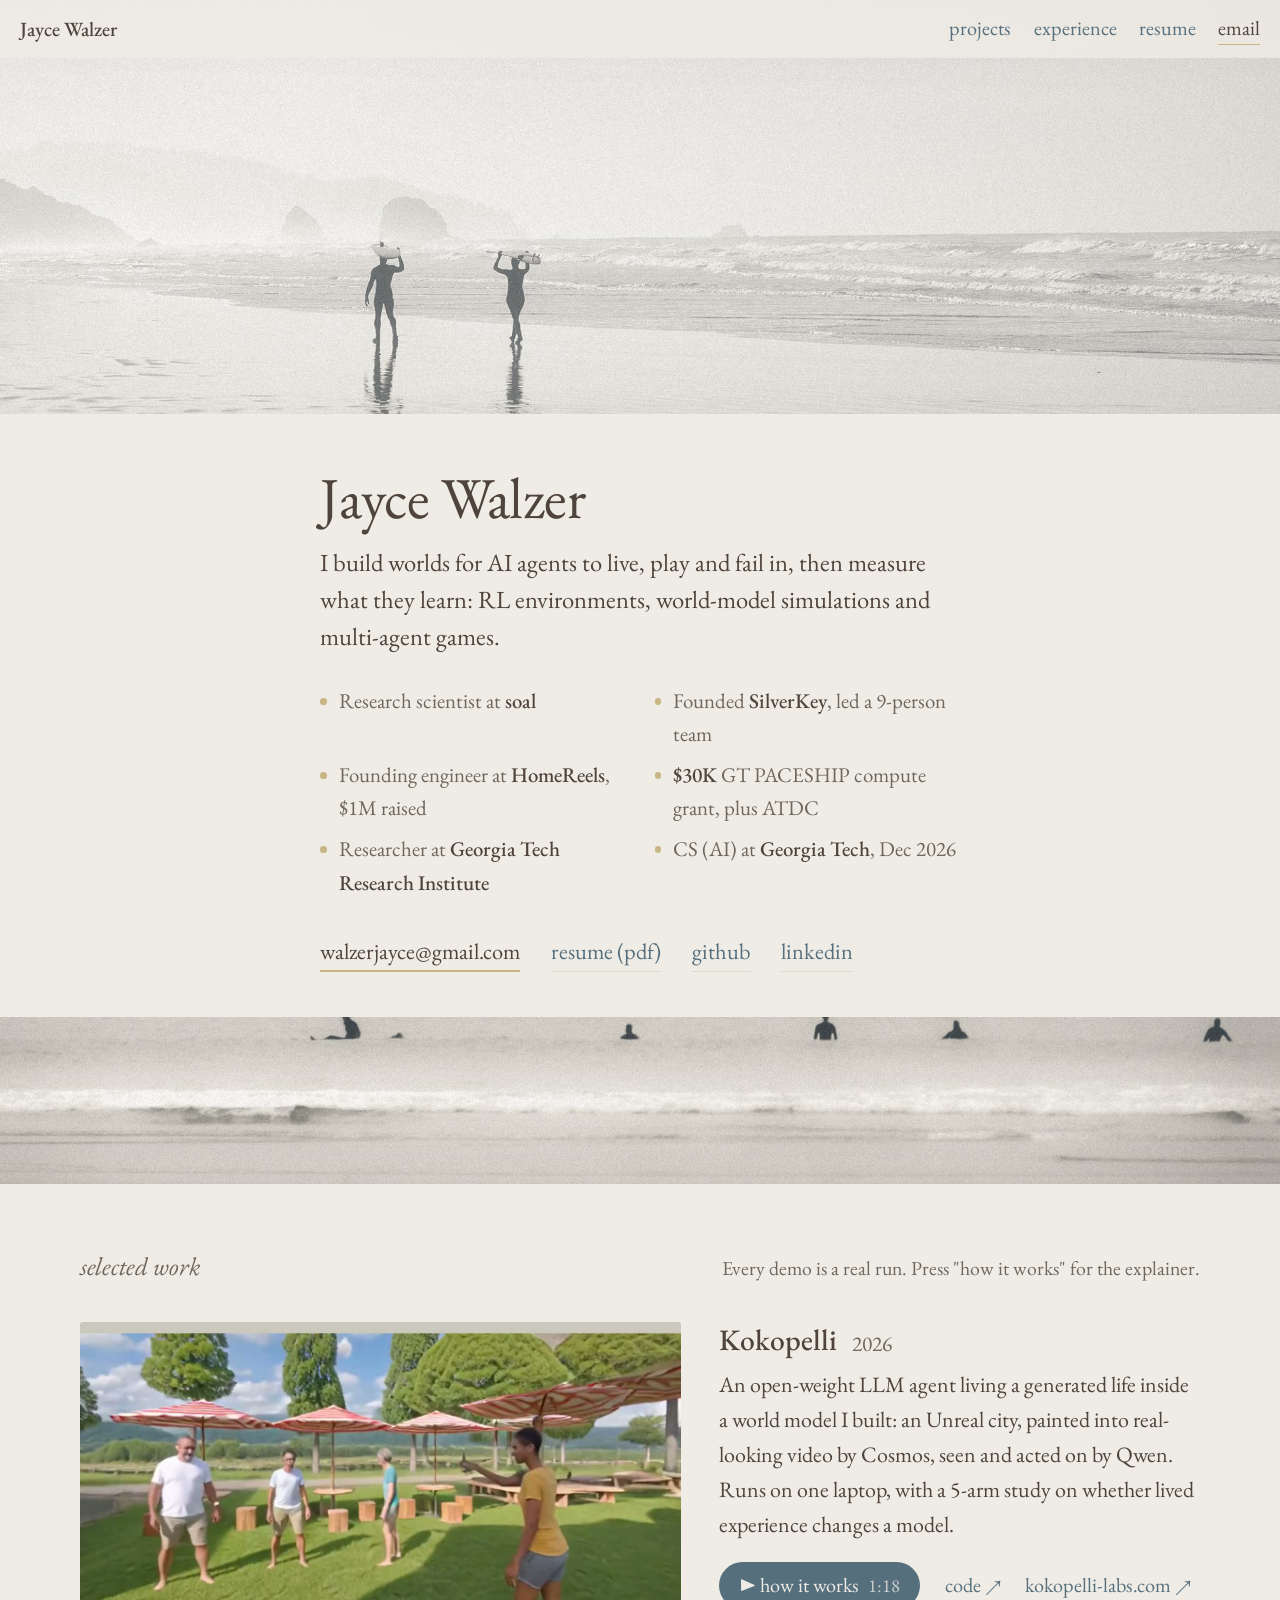
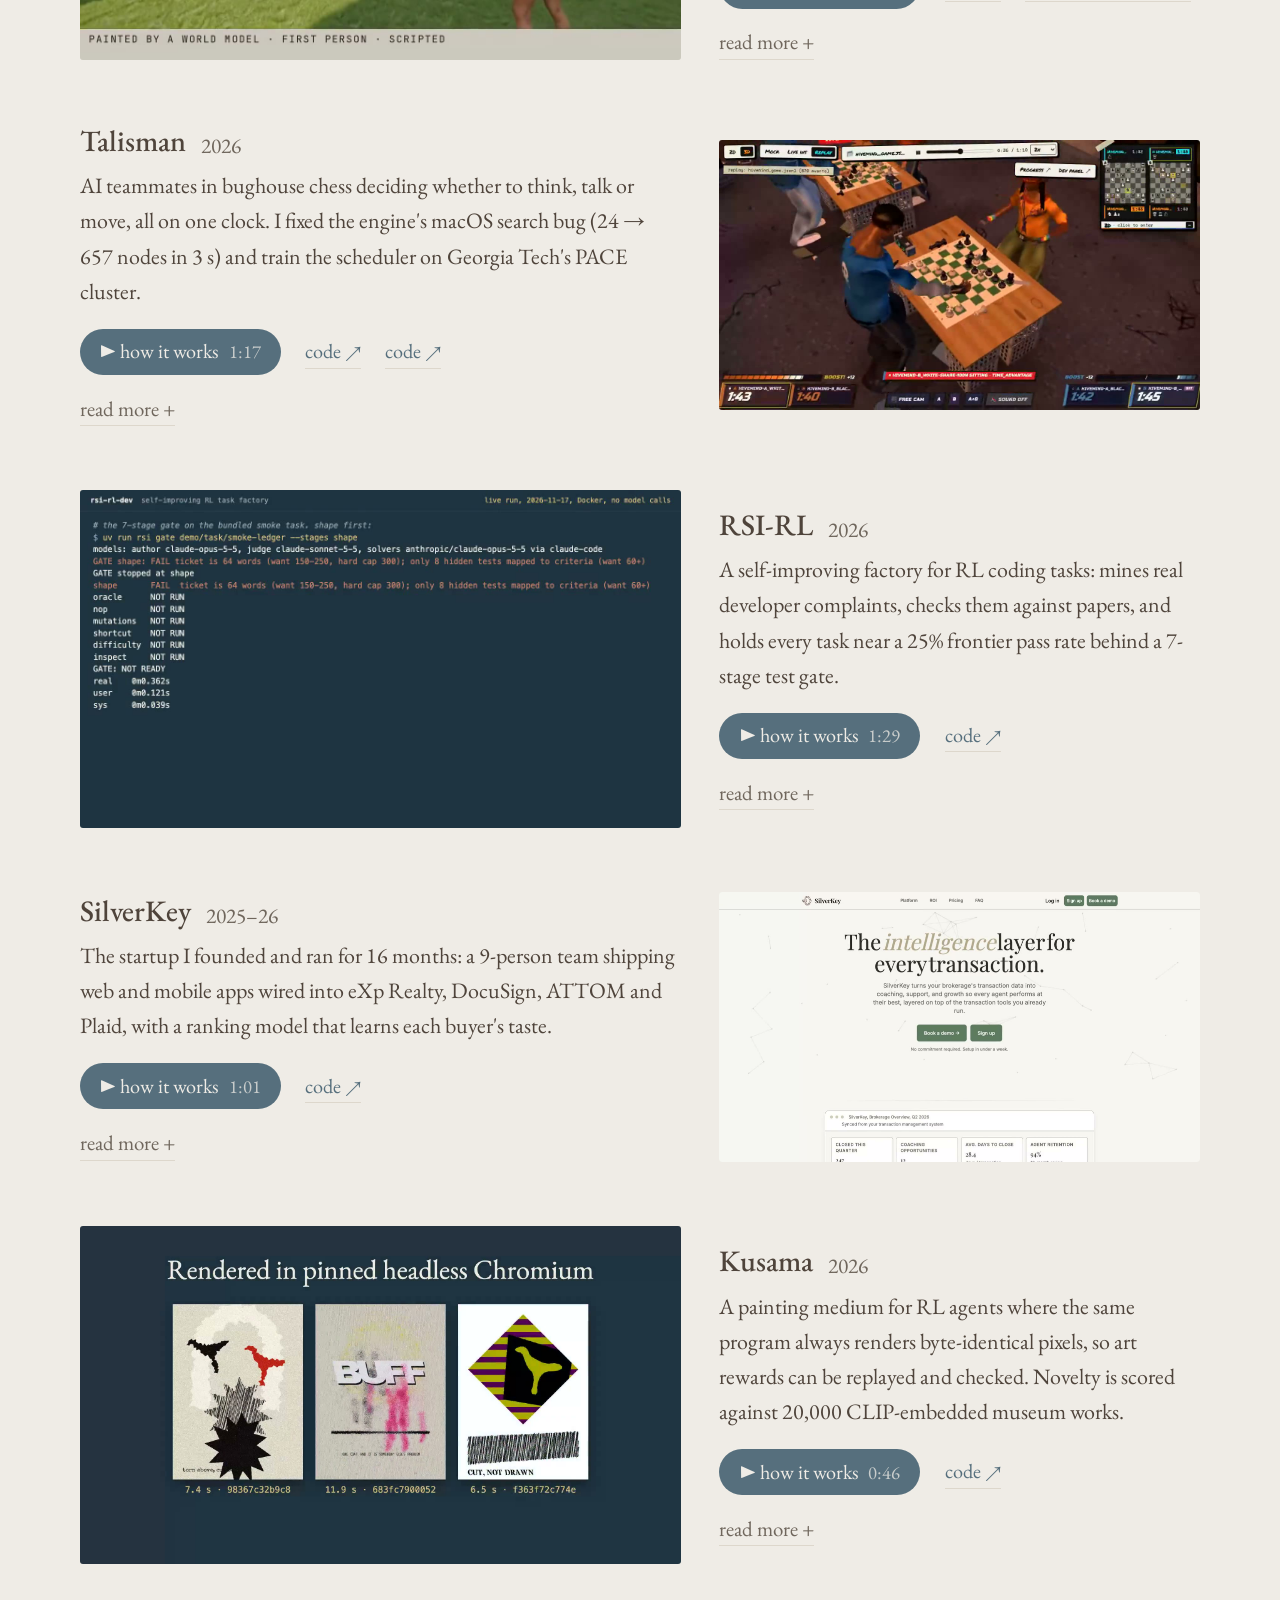
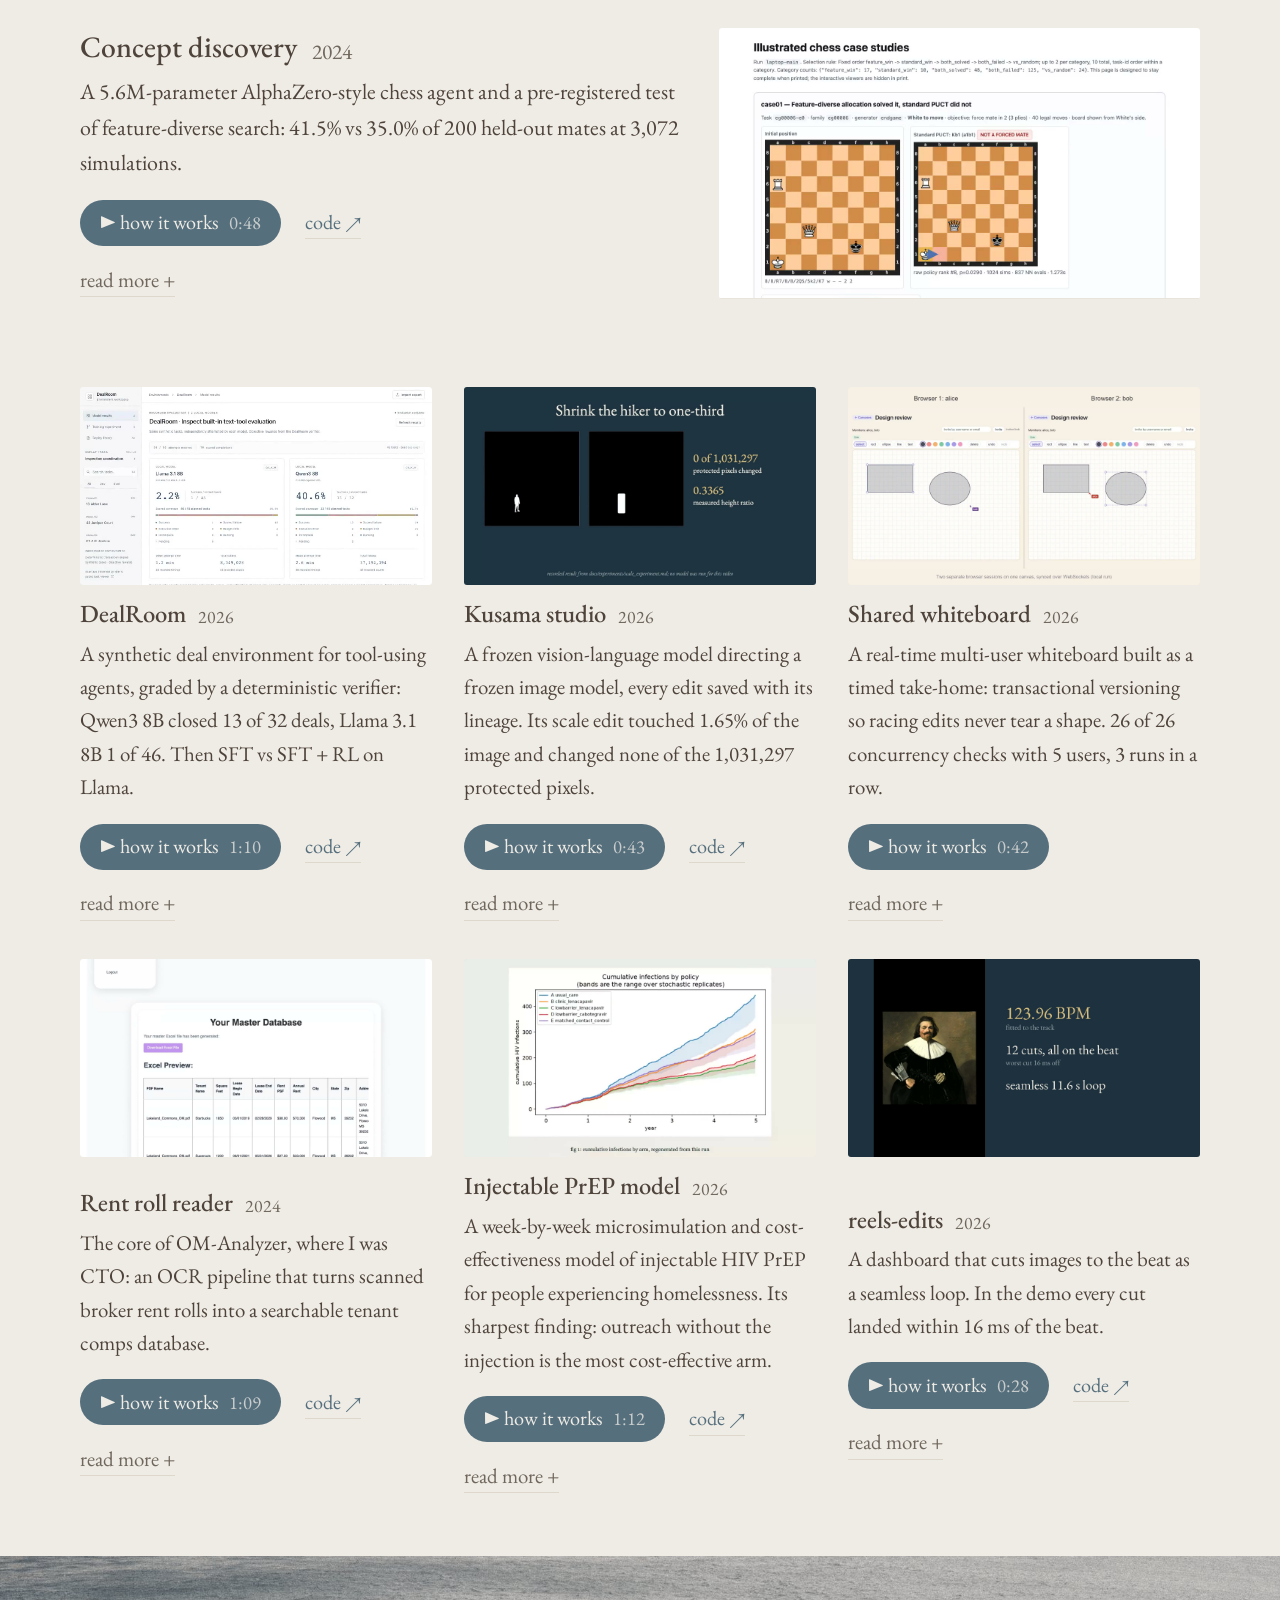
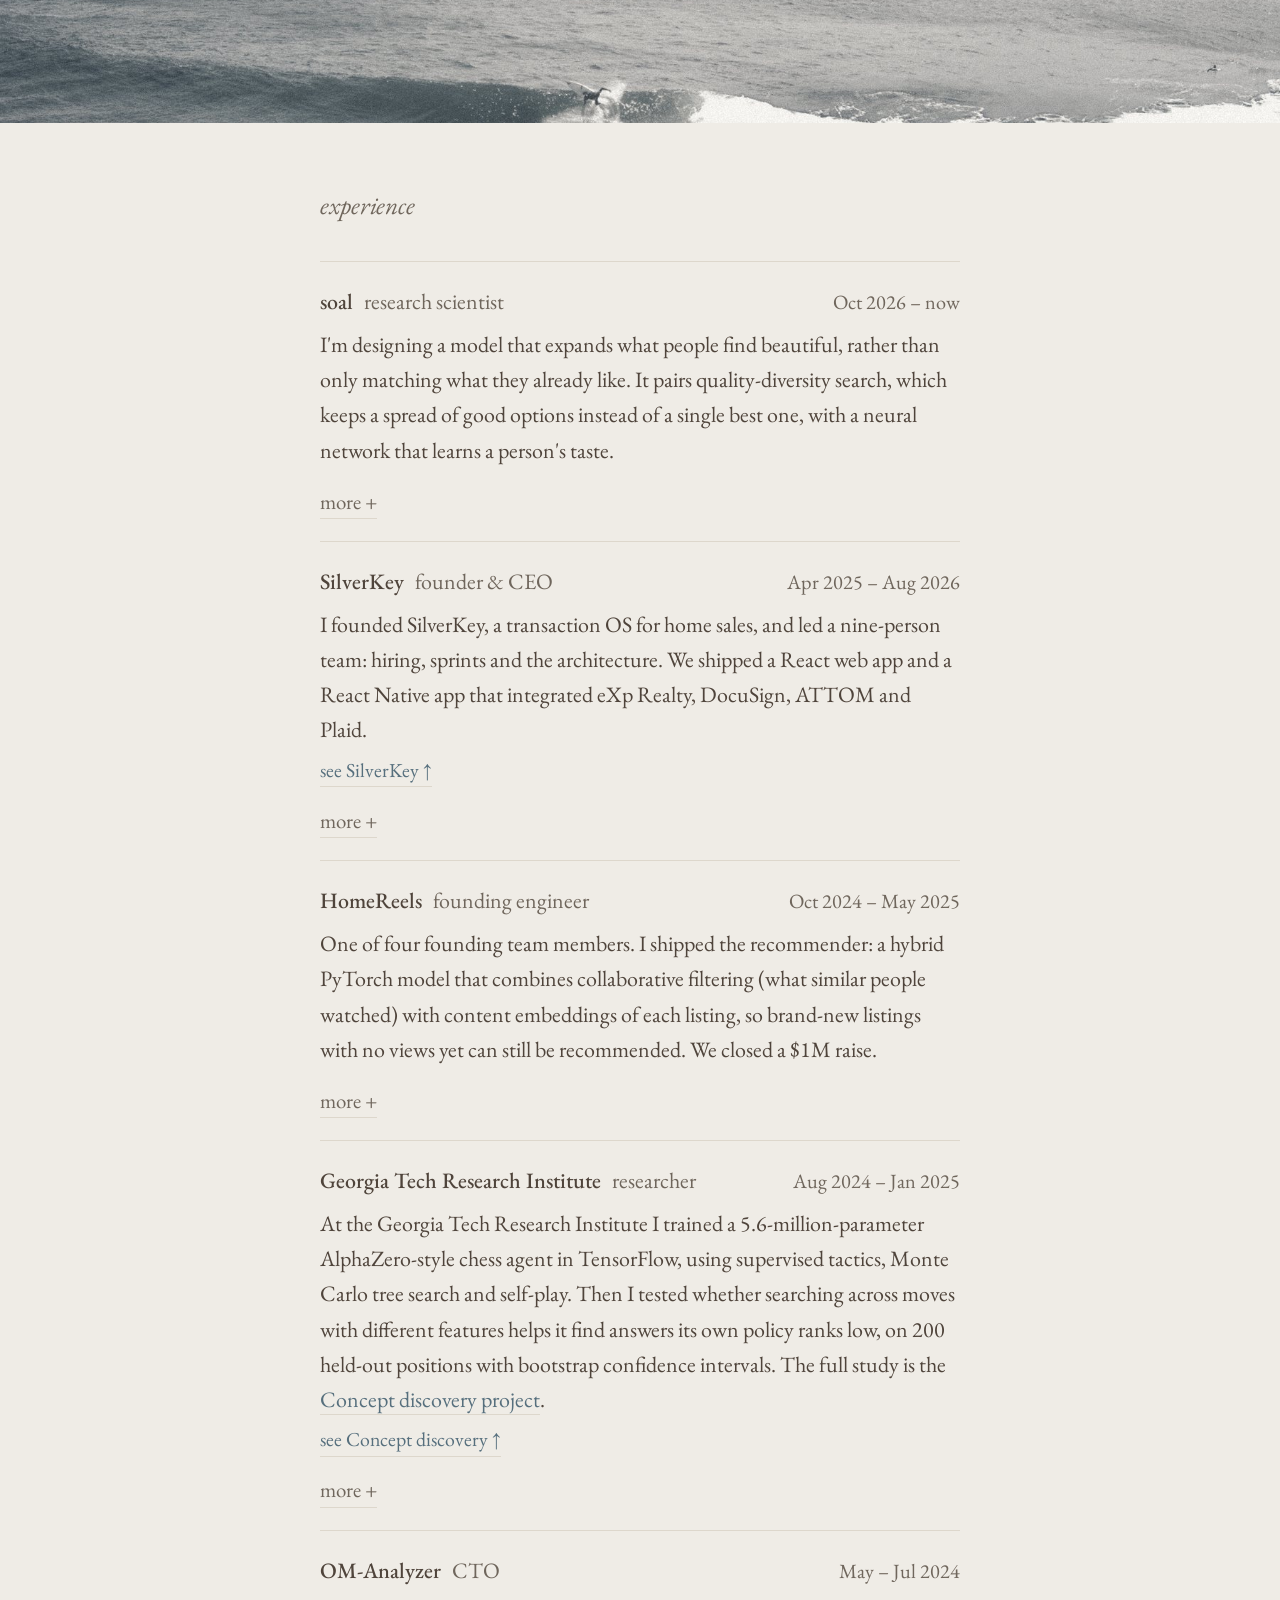
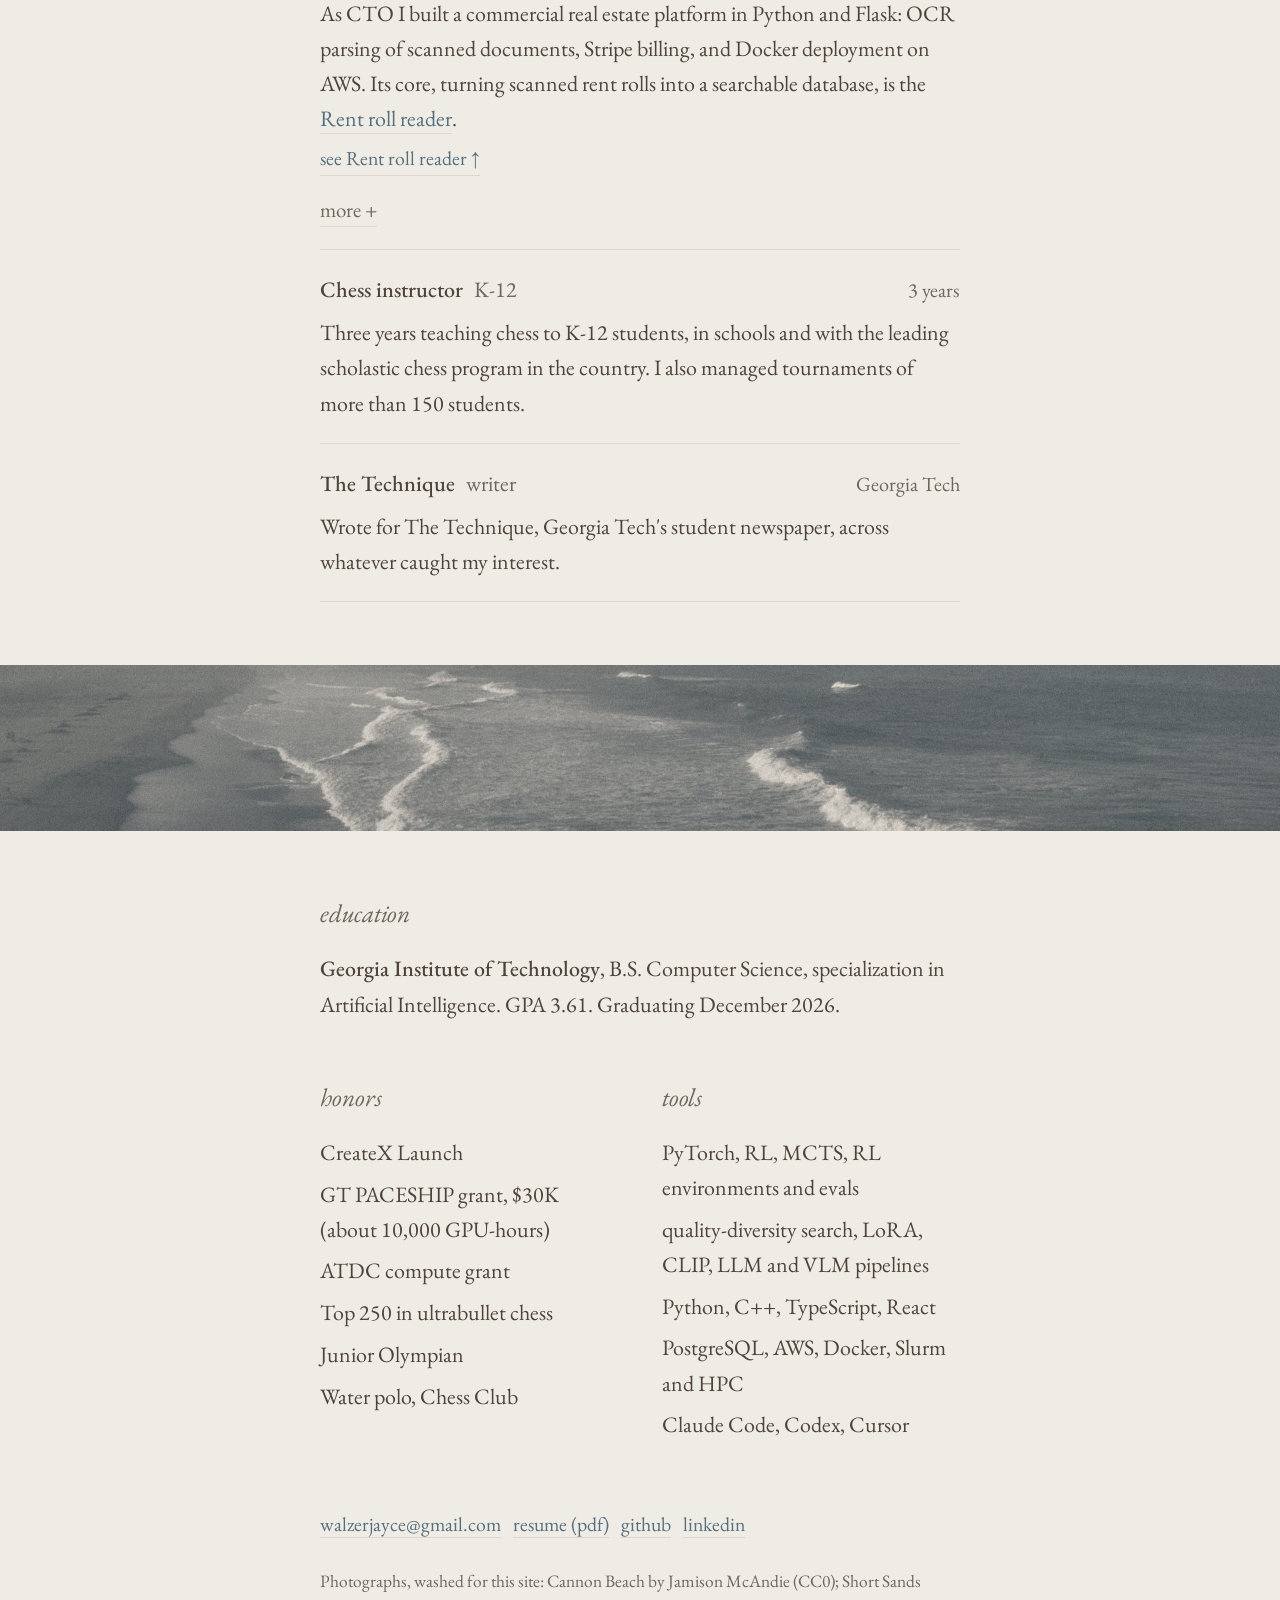
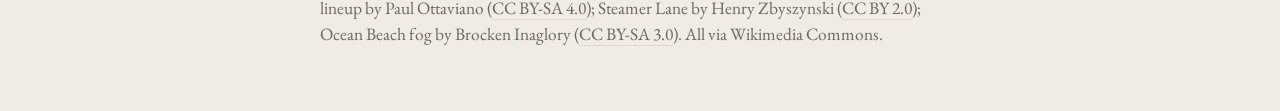
==== index.html @ 9ec7d155 "jaycewalzer.com: generated portfolio site, project demos and explainers Co-Authored-By: Claude Opus " ====
<!doctype html>
<html lang="en">
<head>
<meta charset="utf-8">
<meta name="viewport" content="width=device-width, initial-scale=1">
<title>Jayce Walzer</title>
<meta name="description" content="Jayce Walzer builds worlds for AI agents to live, play and fail in: RL environments, world models, multi-agent RL. Founder of SilverKey, research scientist at soal.">
<meta property="og:title" content="Jayce Walzer">
<meta property="og:description" content="Worlds for AI agents to live, play and fail in. 12 projects, each with a live demo and an explainer.">
<meta property="og:image" content="https://jaycewalzer.com/assets/washed/cannon.jpg">
<meta name="theme-color" content="#EFECE6">
<link rel="preconnect" href="https://fonts.googleapis.com">
<link rel="preconnect" href="https://fonts.gstatic.com" crossorigin>
<link href="https://fonts.googleapis.com/css2?family=EB+Garamond:ital,wght@0,400;0,500;1,400&display=swap" rel="stylesheet">
<link rel="preload" as="image" href="assets/washed/cannon.jpg">
<style>
/* The site palette, washed: fog, Pacific, driftwood, dune grass. */
:root{
  --fog:#EFECE6; --ink:#4F443B; --soft:#6F665C; --sea:#566F7D; --gold:#C9B686; --line:#DDD7CC; --card:#E8E4DC;
  --size:clamp(19px, 0.6vw + 15.5px, 22px);
  --col:min(640px, 100% - 40px);
  --wide:min(1120px, 100% - 40px);
}
*{box-sizing:border-box;margin:0;padding:0}
html{-webkit-text-size-adjust:100%;scroll-behavior:smooth;scroll-padding-top:64px}
body{background:var(--fog);color:var(--ink);font:400 var(--size)/1.6 "EB Garamond",Georgia,serif;-webkit-font-smoothing:antialiased;text-rendering:optimizeLegibility}
a{color:var(--sea);text-decoration:none;border-bottom:1px solid var(--line);transition:border-color .2s,color .2s}
a:hover{border-color:var(--gold)}
b{font-weight:500}
code{font-size:.85em}

/* top bar: always one click from resume and email */
.bar{position:fixed;inset:0 0 auto 0;z-index:20;display:flex;justify-content:space-between;align-items:center;
  padding:12px 20px;font-size:.92em;background:rgba(239,236,230,.82);backdrop-filter:blur(10px);-webkit-backdrop-filter:blur(10px);
  border-bottom:1px solid transparent;transition:border-color .3s}
.bar.on{border-color:var(--line)}
.bar .me{color:var(--ink);border:0;font-weight:500}
.bar nav{display:flex;gap:1.1em}
.bar nav a{border:0}
.bar nav a.cta{color:var(--ink);border-bottom:1px solid var(--gold)}

.photo{display:block;width:100%;object-fit:cover}
.hero{height:clamp(240px, 46vh, 520px)}
.band{height:clamp(80px, 13vw, 180px)}

header.intro{width:var(--col);margin:0 auto;padding:clamp(36px,6vh,64px) 0 clamp(28px,5vh,48px)}
h1{font-weight:400;font-size:clamp(38px,4.8vw,58px);line-height:1.05;letter-spacing:-.01em}
.lede{margin-top:.6em;font-size:1.12em;line-height:1.5}
.proof{list-style:none;margin-top:1.4em;display:grid;grid-template-columns:1fr 1fr;gap:.35em 1.4em;font-size:.95em;color:var(--soft)}
.proof li{padding-left:.9em;position:relative}
.proof li::before{content:"";position:absolute;left:0;top:.68em;width:.32em;height:.32em;border-radius:50%;background:var(--gold)}
.proof b{color:var(--ink)}
.ctas{display:flex;flex-wrap:wrap;gap:.6em 1.4em;margin-top:1.6em}
.ctas a{font-size:1.02em}
.ctas a.primary{color:var(--ink);border-bottom:2px solid var(--gold)}

section{padding:clamp(40px,7vh,80px) 0}
.head{width:var(--wide);margin:0 auto 1.6em;display:flex;justify-content:space-between;align-items:baseline;gap:1em;flex-wrap:wrap}
h2{font-weight:400;font-style:italic;font-size:1.15em;color:var(--soft)}
.head p{color:var(--soft);font-size:.9em}

/* projects */
.grid{width:var(--wide);margin:0 auto;display:grid;gap:clamp(36px,5vw,64px)}
.proj{display:grid;grid-template-columns:1.25fr 1fr;gap:clamp(20px,3vw,40px);align-items:center}
.proj:nth-child(even) .demo{order:2}
.proj h3{font-weight:500;font-size:1.35em;line-height:1.15}
.proj h3 .when{font-weight:400;font-size:.72em;color:var(--soft);margin-left:.4em;vertical-align:middle}
.hook{margin-top:.45em}
.row{display:flex;flex-wrap:wrap;align-items:center;gap:.5em 1.1em;margin-top:.9em}
.links{display:contents}
.links a{font-size:.92em}
.explain{font:inherit;font-size:.92em;color:var(--fog);background:var(--sea);border:0;border-radius:999px;padding:.32em 1em .36em;cursor:pointer;transition:background .2s}
.explain:hover{background:#465d69}
.explain span{opacity:.75;margin-left:.3em;font-size:.92em}
.demo{position:relative;border-radius:3px;overflow:hidden;background:var(--card);aspect-ratio:16/9}
.demo video{display:block;width:100%;height:100%;object-fit:contain;background:var(--card)}
.more{margin-top:.8em;font-size:.95em}
.more summary{cursor:pointer;color:var(--soft);list-style:none;display:inline-block;border-bottom:1px solid var(--line)}
.more summary::-webkit-details-marker{display:none}
.more summary::after{content:" +"}
.more[open] summary::after{content:" −"}
.more p,.more ul{margin-top:.7em}
.more ul{padding-left:1.1em}
.stack{color:var(--soft);font-size:.92em}
.others{margin-top:clamp(48px,7vw,88px);grid-template-columns:repeat(3,1fr);gap:clamp(24px,3vw,40px) clamp(20px,2.5vw,32px)}
.others .proj{grid-template-columns:1fr;align-items:start;gap:14px}
.others .proj .demo{order:0}
.others .proj h3{font-size:1.12em}
.others .hook{font-size:.95em}

/* work */
.work{width:var(--col);margin:0 auto;list-style:none}
.work li{border-top:1px solid var(--line);padding:1em 0}
.work li:last-child{border-bottom:1px solid var(--line)}
.jhead{display:flex;flex-wrap:wrap;align-items:baseline;gap:.2em .5em}
.jhead span{color:var(--soft)}
.jhead em{font-style:normal;color:var(--soft);font-size:.92em;margin-left:auto}
.jbody p{margin-top:.35em}
.see{font-size:.9em;display:inline-block;margin-top:.35em}

.resume{width:var(--col);margin:0 auto}
.plain{list-style:none}
.plain li{padding:.15em 0}
.cols{display:grid;grid-template-columns:1fr 1fr;gap:2em;margin-top:2.4em}
footer{width:var(--col);margin:0 auto;padding:0 0 64px;color:var(--soft);font-size:.9em}
footer .credits{margin-top:1.6em;font-size:.88em;line-height:1.5}
footer .credits a{color:var(--soft)}

/* explainer player */
dialog{border:0;padding:0;background:transparent;width:min(1200px,94vw,(82vh - 40px)*16/9);max-width:none;margin:auto}
dialog::backdrop{background:rgba(31,50,64,.88)}
dialog video{display:block;width:100%;max-height:82vh;background:#1F3240;border-radius:3px}
dialog .dh{display:flex;justify-content:space-between;color:#F1ECE2;margin-bottom:.5em;font-size:1.05em}
dialog button{font:inherit;background:none;border:0;color:#F1ECE2;cursor:pointer;font-size:1.1em}

@media (max-width:900px){
  .proj,.others{grid-template-columns:1fr}
  .proj:nth-child(even) .demo{order:0}
  .others{grid-template-columns:1fr 1fr}
}
@media (max-width:600px){
  .others{grid-template-columns:1fr}
  .proof{grid-template-columns:1fr}
  .cols{grid-template-columns:1fr;gap:1.6em}
  .bar nav .hide-s{display:none}
  .jhead em{margin-left:0;width:100%}
}
@media (prefers-reduced-motion:reduce){html{scroll-behavior:auto}}
</style>
</head>
<body>
<div class="bar" id="bar"><a class="me" href="#">Jayce Walzer</a><nav><a class="hide-s" href="#work">projects</a><a class="hide-s" href="#jobs">experience</a><a href="assets/Jayce_Walzer_Resume.pdf">resume</a><a class="cta" href="mailto:walzerjayce@gmail.com">email</a></nav></div>

<img class="photo hero" src="assets/washed/cannon.jpg" alt="Two surfers walking out at Cannon Beach, Oregon" style="object-position:center 62%" decoding="async">

<header class="intro">
  <h1>Jayce Walzer</h1>
  <p class='lede'>I build worlds for AI agents to live, play and fail in, then measure what they learn: RL environments, world-model simulations and multi-agent games.</p>
  <ul class="proof"><li>Research scientist at <b>soal</b></li><li>Founded <b>SilverKey</b>, led a 9-person team</li><li>Founding engineer at <b>HomeReels</b>, $1M raised</li><li><b>$30K</b> GT PACESHIP compute grant, plus ATDC</li><li>Researcher at <b>Georgia Tech Research Institute</b></li><li>CS (AI) at <b>Georgia Tech</b>, Dec 2026</li></ul>
  <div class="ctas"><a class="primary" href="mailto:walzerjayce@gmail.com">walzerjayce@gmail.com</a><a href="assets/Jayce_Walzer_Resume.pdf">resume (pdf)</a><a href="https://github.com/jaycewalzer1">github</a><a href="https://linkedin.com/in/jayce-walzer">linkedin</a></div>
</header>

<img class="photo band" src="assets/washed/lineup.jpg" alt="Surfers waiting in the lineup at Short Sands, Oregon" style="object-position:center 88%" loading="lazy" decoding="async">

<section id="work">
  <div class="head"><h2>selected work</h2><p>Every demo is a real run. Press "how it works" for the explainer.</p></div>
  <div class="grid">
<article class="proj featured" id="kokopelli">
  <div class="demo"><video data-src="assets/video/kokopelli-demo.mp4" poster="assets/video/kokopelli-demo.jpg" muted loop playsinline preload="none" aria-label="Kokopelli demo"></video></div>
  <div class="txt">
    <h3>Kokopelli <span class="when">2026</span></h3>
    <p class="hook">An open-weight LLM agent living a generated life inside a world model I built: an Unreal city, painted into real-looking video by Cosmos, seen and acted on by Qwen. Runs on one laptop, with a 5-arm study on whether lived experience changes a model.</p>
    <div class="row"><button class="explain" data-src="assets/video/kokopelli-explainer.mp4" data-poster="assets/video/kokopelli-explainer.jpg" data-title="Kokopelli">▶ how it works <span>1:18</span></button><p class="links"><a href="https://github.com/jaycewalzer1/kokopelli">code ↗</a><a href="https://kokopelli-labs.com">kokopelli-labs.com ↗</a></p></div>
    <details class="more"><summary>read more</summary><p>Kokopelli is an agent that lives inside a world model. A SimWorld city in Unreal holds the physical truth. Cosmos3-Nano-Sim-Transfer paints that sim into realistic video from its control videos (depth, segmentation, edges, blur). A Qwen3-VL-8B agent sees only that painted video, plus words for what its body feels (&quot;you feel shaky and empty inside&quot;, never a number), decides, and its action lands back in the sim. Everything runs locally on Apple silicon.</p><p>The question behind it: does living through experience, with a LoRA updating the weights each night while the agent sleeps, shift a model differently than simply telling it the same facts? I&#x27;m testing that as a 5-arm study: the adapter trained on its own lives, the untrained model, the same model told every effect in its prompt, and two controls trained with the same code (one rewarded for more of everything, one with shuffled rewards).</p><p>The first 25-day lived run finished end to end: 99 decisions, 25 trained nights, MMLU unchanged at 75.0. Its honest result is that the choices mostly matched the untrained model&#x27;s prior, so the next runs raise the sampling temperature and add flipped and shuffled arms to tell learning from prior.</p><p class="stack">Python, MLX, Qwen3-VL-8B, Cosmos3-Nano, Unreal Engine (SimWorld), LoRA</p></details>
  </div>
</article>
<article class="proj featured" id="talisman">
  <div class="demo"><video data-src="assets/video/talisman-demo.mp4" poster="assets/video/talisman-demo.jpg" muted loop playsinline preload="none" aria-label="Talisman demo"></video></div>
  <div class="txt">
    <h3>Talisman <span class="when">2026</span></h3>
    <p class="hook">AI teammates in bughouse chess deciding whether to think, talk or move, all on one clock. I fixed the engine&#x27;s macOS search bug (24 → 657 nodes in 3 s) and train the scheduler on Georgia Tech&#x27;s PACE cluster.</p>
    <div class="row"><button class="explain" data-src="assets/video/talisman-explainer.mp4" data-poster="assets/video/talisman-explainer.jpg" data-title="Talisman">▶ how it works <span>1:17</span></button><p class="links"><a href="https://github.com/jaycewalzer1/talisman-bughouse-engine">code ↗</a><a href="https://github.com/jaycewalzer1/hivemind">code ↗</a></p></div>
    <details class="more"><summary>read more</summary><p>Talisman is my research code for one question: how should AI bughouse teammates share time and computation between thinking, talking and moving?</p><p>Bughouse is chess for two teams of two on two boards. When you capture a piece it goes to your partner, who can drop it onto their own board as a move. Everyone is on a clock, and a checkmate or a flag on either board ends the game for both. So each turn is a choice: think longer, ask for a piece, or sit and wait for one while the clock runs.</p><p>I build on Hivemind, an AlphaZero-style bughouse engine. Before adding anything I fixed its baseline on macOS: a <code>-Ofast</code> finite-math flag was making search selection return nothing (24 nodes in 3 s); after the fix the C++ suite passes 296/296. On top, an arena runs four players on a shared simulated clock with partner messages (need, have, sit, go), and a small scheduler policy, trained with REINFORCE on team wins, decides around the frozen engine: move or wait, what to say, and how long to think. A 3D viewer replays every game.</p><p class="stack">C++, Python, PyTorch, ONNX Runtime, Fairy-Stockfish, React, three.js, Vite</p></details>
  </div>
</article>
<article class="proj featured" id="rsi-rl">
  <div class="demo"><video data-src="assets/video/rsi-rl-demo.mp4" poster="assets/video/rsi-rl-demo.jpg" muted loop playsinline preload="none" aria-label="RSI-RL demo"></video></div>
  <div class="txt">
    <h3>RSI-RL <span class="when">2026</span></h3>
    <p class="hook">A self-improving factory for RL coding tasks: mines real developer complaints, checks them against papers, and holds every task near a 25% frontier pass rate behind a 7-stage test gate.</p>
    <div class="row"><button class="explain" data-src="assets/video/rsi-rl-explainer.mp4" data-poster="assets/video/rsi-rl-explainer.jpg" data-title="RSI-RL">▶ how it works <span>1:29</span></button><p class="links"><a href="https://github.com/jaycewalzer1/rsi-rl-dev">code ↗</a></p></div>
    <details class="more"><summary>read more</summary><p>RSI-RL is a self-improving factory for RL coding environments. It reads what developers complain about on X, keeps a failure mode only when a published paper backs it up, and stacks at least three independent modes into one Harbor task: a ticket, a starting repo and hidden tests.</p><p>Every task passes a seven-stage gate before it counts: shape, the reference solution scoring 1 in three runs, the untouched repo scoring 0, every mutation patch caught by a failing test, a red-team shortcut attempt, K cold attempts by a frontier agent, and a fairness check that each failed test maps to a ticket sentence. Calibration then holds the pass rate near 25%. A task everyone solves, or no one solves, teaches nothing; one that is solved some of the time gives a learning signal. Too easy adds a criterion from a fresh failure mode, too hard drops the case family most attempts miss.</p><p>The self-improving part: each calibrated task records which modes made solvers slip, and the next design samples modes from that history. It started from the six tasks I built at the Frist RL hackathon, where cold Opus 5.5 solved between 1 of 4 and 3 of 3.</p><p class="stack">Python, Harbor, Docker, pytest, Claude (author, judge and solver models)</p></details>
  </div>
</article>
<article class="proj featured" id="silverkey">
  <div class="demo"><video data-src="assets/video/silverkey-demo.mp4" poster="assets/video/silverkey-demo.jpg" muted loop playsinline preload="none" aria-label="SilverKey demo"></video></div>
  <div class="txt">
    <h3>SilverKey <span class="when">2025–26</span></h3>
    <p class="hook">The startup I founded and ran for 16 months: a 9-person team shipping web and mobile apps wired into eXp Realty, DocuSign, ATTOM and Plaid, with a ranking model that learns each buyer&#x27;s taste.</p>
    <div class="row"><button class="explain" data-src="assets/video/silverkey-explainer.mp4" data-poster="assets/video/silverkey-explainer.jpg" data-title="SilverKey">▶ how it works <span>1:01</span></button><p class="links"><a href="https://github.com/jaycewalzer1/SilverKey-Inc">code ↗</a></p></div>
    <details class="more"><summary>read more</summary><p>SilverKey was my startup. I was Founder and CEO from April 2025 to August 2026 and led a 9-person team. It was an operating system for home transactions, with a React web app, a React Native app, a Flask API and an OpenAPI contract in one monorepo. It integrated eXp Realty, DocuSign, ATTOM and Plaid.</p><p>I architected the property ranking. Each home gets two scores for each buyer. One is the cosine similarity between the buyer&#x27;s preferences and the listing, both embedded with all-MiniLM-L6-v2. The other is an LLM&#x27;s compatibility judgment. The final score blends the two with weights learned per user: an L2-regularized logistic regression predicts likes from the two scores, and its coefficients, normalized, become that buyer&#x27;s blend. Personal weights need at least 10 impressions and one like, and retrain after 10 more. Until then, new buyers borrow the weights of a cohort based on budget, age, zip and home type.</p><p>I also built an LLM contract-extraction pipeline that feeds a per-state compliance engine, for example for FEMA flood zones.</p><p>The demo runs the real web app and API locally on an empty database. Listings come from a paid MLS feed, so search shows no homes.</p><p class="stack">React, React Native, TypeScript, Flask, PostgreSQL, Redis, Celery, OpenAPI, sentence-transformers, scikit-learn, AWS</p></details>
  </div>
</article>
<article class="proj featured" id="kusama">
  <div class="demo"><video data-src="assets/video/kusama-demo.mp4" poster="assets/video/kusama-demo.jpg" muted loop playsinline preload="none" aria-label="Kusama demo"></video></div>
  <div class="txt">
    <h3>Kusama <span class="when">2026</span></h3>
    <p class="hook">A painting medium for RL agents where the same program always renders byte-identical pixels, so art rewards can be replayed and checked. Novelty is scored against 20,000 CLIP-embedded museum works.</p>
    <div class="row"><button class="explain" data-src="assets/video/kusama-explainer.mp4" data-poster="assets/video/kusama-explainer.jpg" data-title="Kusama">▶ how it works <span>0:46</span></button><p class="links"><a href="https://github.com/jaycewalzer1/kusama">code ↗</a></p></div>
    <details class="more"><summary>read more</summary><p>Kusama is a painting medium I built as the ground floor of an RL environment for artistic judgment. An agent never outputs pixels. It writes a JSON program, a tree of typed nodes with no free code, and changes it only through eight kinds of bounded edits. p5 and p5.brush draw the program inside a pinned headless Chromium on software WebGL.</p><p>The point is determinism: under one pinned configuration, the same program renders to a byte-identical canonical.png. That makes runs replayable and rewards checkable. Every step goes into a hash-chained log, and a finished run replays byte for byte with the model unplugged, so scores can be rebuilt from the record alone. To get there, the renderer warms up until two frames agree and returns only once two consecutive renders hash the same.</p><p>For novelty, I embedded about 20,000 public-domain works from the Cleveland Museum of Art, the Met and the Art Institute of Chicago with CLIP. A painting&#x27;s novelty is one minus its cosine to the nearest one.</p><p>In the demo, a second render in a fresh browser gave the same sha256, and 11 committed goldens check this on every test run.</p><p class="stack">TypeScript, Node, p5.js, p5.brush, Playwright, headless Chromium, JSON Schema, CLIP (ONNX), Claude Sonnet (agent policy), Claude Opus (judge)</p></details>
  </div>
</article>
<article class="proj featured" id="concept-discovery">
  <div class="demo"><video data-src="assets/video/concept-discovery-demo.mp4" poster="assets/video/concept-discovery-demo.jpg" muted loop playsinline preload="none" aria-label="Concept discovery demo"></video></div>
  <div class="txt">
    <h3>Concept discovery <span class="when">2024</span></h3>
    <p class="hook">A 5.6M-parameter AlphaZero-style chess agent and a pre-registered test of feature-diverse search: 41.5% vs 35.0% of 200 held-out mates at 3,072 simulations.</p>
    <div class="row"><button class="explain" data-src="assets/video/concept-discovery-explainer.mp4" data-poster="assets/video/concept-discovery-explainer.jpg" data-title="Concept discovery">▶ how it works <span>0:48</span></button><p class="links"><a href="https://github.com/jaycewalzer1/ChessConceptDiscovery">code ↗</a></p></div>
    <details class="more"><summary>read more</summary><p>At the Georgia Tech Research Institute I asked a narrow question: at a fixed search budget, does exploring candidate moves with different chess features help a small AlphaZero-style agent find correct moves that its own policy ranks low?</p><p>I trained a 5.6-million-parameter network in TensorFlow with supervised tactics, Monte Carlo tree search and self-play, then froze it and compared four ways of spending the same search budget: standard PUCT, quality-only, random, and feature-diverse allocation. The benchmark is 200 held-out forced-mate positions from 175 source families, graded by a forced-mate verifier I wrote that checks every legal defence. No chess engine or language model is used.</p><p>Feature-diverse search came out ahead at every budget: 32.5% against 29.0% at 1,024 simulations, and 41.5% against 35.0% at 3,072. But the 95% interval at the main budget, -1.5 to +8.8 points, includes zero, so the pre-registered verdict is inconclusive. The one interval that excludes zero is on positions the policy ranks outside its top three: +7.6 points over quality-only.</p><p class="stack">Python, TensorFlow, MCTS, python-chess, bootstrap statistics</p></details>
  </div>
</article>
  </div>
  <div class="grid others">
<article class="proj" id="dealroom">
  <div class="demo"><video data-src="assets/video/dealroom-demo.mp4" poster="assets/video/dealroom-demo.jpg" muted loop playsinline preload="none" aria-label="DealRoom demo"></video></div>
  <div class="txt">
    <h3>DealRoom <span class="when">2026</span></h3>
    <p class="hook">A synthetic deal environment for tool-using agents, graded by a deterministic verifier: Qwen3 8B closed 13 of 32 deals, Llama 3.1 8B 1 of 46. Then SFT vs SFT + RL on Llama.</p>
    <div class="row"><button class="explain" data-src="assets/video/dealroom-explainer.mp4" data-poster="assets/video/dealroom-explainer.jpg" data-title="DealRoom">▶ how it works <span>1:10</span></button><p class="links"><a href="https://github.com/jaycewalzer1/DealRoom">code ↗</a></p></div>
    <details class="more"><summary>read more</summary><p>DealRoom is a synthetic deal environment for testing and training tool-using language models. An agent has to close a fictional transaction: gather evidence, get authority, draft the right amendment, collect signatures on that exact revision before the deadline, commit to proceed or cancel, and report what happened. It works through seven typed tools, and a plausible explanation, an informal agreement or an unsigned draft does not count.</p><p>A deterministic Python verifier scores the final state: authority, signatures, deadlines, buyer constraints and the structured final claims, with no LLM judge. Inspect AI runs the agent loop, and a local React research console shows model results, trajectories step by step, and grading.</p><p>On 48 generated scenarios, Qwen3 8B passed 13 of 32 scored tasks and Llama 3.1 8B passed 1 of 46. Budget limits stay unscored, so the two cover different subsets. I then trained Llama with supervised fine-tuning and with SFT followed by RL; each passed the same 2 of 64 held-out tasks, so RL added no measured gain.</p><p class="stack">Python, Inspect AI, Ollama, MLX LoRA, React, TypeScript</p></details>
  </div>
</article>
<article class="proj" id="kusama-studio">
  <div class="demo"><video data-src="assets/video/kusama-studio-demo.mp4" poster="assets/video/kusama-studio-demo.jpg" muted loop playsinline preload="none" aria-label="Kusama studio demo"></video></div>
  <div class="txt">
    <h3>Kusama studio <span class="when">2026</span></h3>
    <p class="hook">A frozen vision-language model directing a frozen image model, every edit saved with its lineage. Its scale edit touched 1.65% of the image and changed none of the 1,031,297 protected pixels.</p>
    <div class="row"><button class="explain" data-src="assets/video/kusama-studio-explainer.mp4" data-poster="assets/video/kusama-studio-explainer.jpg" data-title="Kusama studio">▶ how it works <span>0:43</span></button><p class="links"><a href="https://github.com/jaycewalzer1/Kusama_v2">code ↗</a></p></div>
    <details class="more"><summary>read more</summary><p>Kusama Studio is the second version of Kusama. Instead of a hand-built medium, a frozen vision-language model directs a frozen image model. Qwen3-VL-8B-Instruct reads a reference packet and the current image, then proposes one concrete change and its expected effect. FLUX.2-klein-base-4B generates or edits the image. Nothing is trained, and both run locally on a 36 GB M4 Max, one after the other to fit in memory.</p><p>Every proposal, mask, image, hash and cost is saved with its parent, so each work carries a lineage tree. Model choices and human judgments are stored apart, and only a person advances a work.</p><p>The clearest result is a scale experiment. Qwen directed shrinking a hiker to one-third size. FLUX repaired a patch of 1.65% of the image, none of the 1,031,297 protected pixels changed, and the measured height ratio was 0.3365. Asked whether the smaller figure changed the feeling of vastness, the human reviewer said yes. Qwen&#x27;s first unguided edit was less clear: the reviewer wasn&#x27;t sure it felt any more vast.</p><p class="stack">Python, PyTorch (MPS), Diffusers, Transformers, FastAPI, SQLite</p></details>
  </div>
</article>
<article class="proj" id="whiteboard">
  <div class="demo"><video data-src="assets/video/whiteboard-demo.mp4" poster="assets/video/whiteboard-demo.jpg" muted loop playsinline preload="none" aria-label="Shared whiteboard demo"></video></div>
  <div class="txt">
    <h3>Shared whiteboard <span class="when">2026</span></h3>
    <p class="hook">A real-time multi-user whiteboard built as a timed take-home: transactional versioning so racing edits never tear a shape. 26 of 26 concurrency checks with 5 users, 3 runs in a row.</p>
    <div class="row"><button class="explain" data-src="assets/video/whiteboard-explainer.mp4" data-poster="assets/video/whiteboard-explainer.jpg" data-title="Shared whiteboard">▶ how it works <span>0:42</span></button></div>
    <details class="more"><summary>read more</summary><p>I built this real-time collaborative whiteboard as a timed take-home for Mechanize. It is meant for design reviews where 2 to 5 people on a call edit the same canvas, often the same shapes at once. It has accounts, invites, four shape types, live named cursors and per-user undo and redo, and canvases persist.</p><p>The hard part is keeping everyone consistent. Every edit is one Postgres transaction. It bumps a per-canvas sequence number under a row lock, so edits are serialized and that number becomes the shape&#x27;s version. Only after the commit does the server broadcast the new row. Each client keeps the highest version it has seen, so a late or out-of-order frame can never move anything backwards. A shape&#x27;s position and size are replaced as one unit, so a drag and a resize that race end as one user&#x27;s shape, never a mix of both. Deletes are tombstones, so a late drag can&#x27;t bring a shape back. Undo just sends the inverse of my own edit through the same path.</p><p>Before submitting, I ran a scripted test with 5 users on one canvas, firing edits at the same time: 26 of 26 checks passed on 3 runs in a row.</p><p class="stack">React, TypeScript, Vite, FastAPI, WebSockets, PostgreSQL (asyncpg), Docker Compose</p></details>
  </div>
</article>
<article class="proj" id="rent-roll">
  <div class="demo"><video data-src="assets/video/rent-roll-demo.mp4" poster="assets/video/rent-roll-demo.jpg" muted loop playsinline preload="none" aria-label="Rent roll reader demo"></video></div>
  <div class="txt">
    <h3>Rent roll reader <span class="when">2024</span></h3>
    <p class="hook">The core of OM-Analyzer, where I was CTO: an OCR pipeline that turns scanned broker rent rolls into a searchable tenant comps database.</p>
    <div class="row"><button class="explain" data-src="assets/video/rent-roll-explainer.mp4" data-poster="assets/video/rent-roll-explainer.jpg" data-title="Rent roll reader">▶ how it works <span>1:09</span></button><p class="links"><a href="https://github.com/jaycewalzer1/rr-tool2">code ↗</a></p></div>
    <details class="more"><summary>read more</summary><p>As CTO of OM-Analyzer (May–Jul 2024) I built a commercial real estate platform in Python and Flask. Its core turned offering memorandums into a tenant comps database. Brokers&#x27; PDFs often hold the rent roll as a scanned image with no text to copy, laid out differently by every broker.</p><p>You drag a PDF into the web app. It goes to S3 through a presigned upload, then the server finds the rent-roll page. It renders that page at 300 dpi, sharpens it, boosts the contrast and runs Tesseract. A cleaning pass drops note and boilerplate lines and keeps the lines that carry a dollar amount. It splits those lines at known tenant names, with anchor tenants held to their own rent thresholds. Each row is rebuilt from the OCR fragments: &quot;1&quot; &quot;850&quot; becomes 1,850 square feet, the lease end is matched to a 3, 5 or 10-year term, and rent per square foot is checked against annual rent. Rows land in a per-user master Excel sheet, with the property&#x27;s address checked against a US ZIP table.</p><p>In the demo, a scanned seven-tenant rent roll goes in and seven complete rows come out. The sample is synthetic, and it ran locally against mocked AWS.</p><p class="stack">Python, Flask, Tesseract OCR, PyMuPDF, openpyxl, pandas, AWS S3 and Cognito, Stripe, Docker</p></details>
  </div>
</article>
<article class="proj" id="prep-model">
  <div class="demo"><video data-src="assets/video/prep-model-demo.mp4" poster="assets/video/prep-model-demo.jpg" muted loop playsinline preload="none" aria-label="Injectable PrEP model demo"></video></div>
  <div class="txt">
    <h3>Injectable PrEP model <span class="when">2026</span></h3>
    <p class="hook">A week-by-week microsimulation and cost-effectiveness model of injectable HIV PrEP for people experiencing homelessness. Its sharpest finding: outreach without the injection is the most cost-effective arm.</p>
    <div class="row"><button class="explain" data-src="assets/video/prep-model-explainer.mp4" data-poster="assets/video/prep-model-explainer.jpg" data-title="Injectable PrEP model">▶ how it works <span>1:12</span></button><p class="links"><a href="https://github.com/jaycewalzer1/prep-model">code ↗</a></p></div>
    <details class="more"><summary>read more</summary><p>This is a transmission microsimulation and cost-effectiveness model of long-acting injectable PrEP (lenacapavir, with cabotegravir as a comparator) delivered to adults experiencing homelessness. It compares five arms: usual care, clinic delivery, two low-barrier outreach arms, and a control arm that gets the same outreach with no injection. The model tracks people week by week: infection through mixing groups, the care cascade, delivery capacity, refusal and missed visits, then costs and QALYs. Paired random streams make two identical arms come out exactly identical.</p><p>An important caveat: most inputs are hypothetical placeholders, and 107 of 118 parameter rows have no source. It is a structure for a decision, not an answer to one. Within those assumptions, three findings stand out:</p><ul><li>Outreach with no injection (arm E) is the most cost-effective arm, at $84,691 per QALY over 5 years.</li><li>The break-even dose price runs from −$443 to $20,478, depending on what an averted infection is allowed to be worth.</li><li>Elimination can&#x27;t be bought. Saturating delivery takes incidence from 1.337 to 0.163 per 100 person-years, and 63% of the infections left come from outside the population.</li></ul><p class="stack">Python, PyTorch, NumPy, pandas, matplotlib, pytest</p></details>
  </div>
</article>
<article class="proj" id="reels-edits">
  <div class="demo"><video data-src="assets/video/reels-edits-demo.mp4" poster="assets/video/reels-edits-demo.jpg" muted loop playsinline preload="none" aria-label="reels-edits demo"></video></div>
  <div class="txt">
    <h3>reels-edits <span class="when">2026</span></h3>
    <p class="hook">A dashboard that cuts images to the beat as a seamless loop. In the demo every cut landed within 16 ms of the beat.</p>
    <div class="row"><button class="explain" data-src="assets/video/reels-edits-explainer.mp4" data-poster="assets/video/reels-edits-explainer.jpg" data-title="reels-edits">▶ how it works <span>0:28</span></button><p class="links"><a href="https://github.com/jaycewalzer1/reels-edits">code ↗</a></p></div>
    <details class="more"><summary>read more</summary><p>Reels Edits is a local dashboard I built for making short, beat-synced image edits with Claude Code. Claude pulls candidate images only from a whitelist of sites, I keep or reject every one in the dashboard, and the order I keep them in becomes the edit order. Claude never finalizes an edit with an image I haven&#x27;t kept.</p><p>The renderer does the timing. It fits the track&#x27;s tempo and first-beat offset with librosa, sizes the edit to a whole number of bars between 7 and 12 seconds so the music keeps its rhythm when the video loops, and cuts on a repeating pattern of sixteenth notes. Every image gets the same grade, and the last shot is the kept image closest in colour to the first, so the loop seam is hard to see. A checker then measures the finished video against the rules.</p><p>In the demo, with 12 public-domain paintings and a generated 124 BPM beat, it found 123.96 BPM and made 12 cuts in 6 bars over 11.63 seconds. The worst cut was 16 ms off the beat, and every check passed.</p><p class="stack">Python, librosa, NumPy, Pillow, ffmpeg, Claude Code</p></details>
  </div>
</article>
  </div>
</section>

<img class="photo band" src="assets/washed/steamer.jpg" alt="A wave at Steamer Lane, Santa Cruz" style="object-position:center 55%" loading="lazy" decoding="async">

<section id="jobs">
  <div class="head" style="width:var(--col)"><h2>experience</h2></div>
  <ul class="work">
<li id="job-soal"><div class="jhead"><b>soal</b> <span>research scientist</span><em>Oct 2026 – now</em></div>
<div class="jbody"><p>I&#x27;m designing a model that expands what people find beautiful, rather than only matching what they already like. It pairs quality-diversity search, which keeps a spread of good options instead of a single best one, with a neural network that learns a person&#x27;s taste.</p><details class="more"><summary>more</summary><p>Taste is hard to measure, so most of the work is in the data. With neuroaesthetics researchers I&#x27;m building art-specific ways to collect it: odd-one-out triplets (which of these three doesn&#x27;t belong), free association, and mapping colors to emotions.</p><p class="stack">quality-diversity search, PyTorch, human preference data</p></details></div></li>
<li id="job-silverkey"><div class="jhead"><b>SilverKey</b> <span>founder &amp; CEO</span><em>Apr 2025 – Aug 2026</em></div>
<div class="jbody"><p>I founded SilverKey, a transaction OS for home sales, and led a nine-person team: hiring, sprints and the architecture. We shipped a React web app and a React Native app that integrated eXp Realty, DocuSign, ATTOM and Plaid.</p><a class="see" href="#silverkey">see SilverKey ↑</a><details class="more"><summary>more</summary><p>Two pieces I built myself. A property ranker that blends semantic embeddings with an LLM&#x27;s compatibility score, where each user&#x27;s blending weights are learned from their own clicks with a regularized logistic regression. And an LLM contract-extraction pipeline that feeds a per-state compliance engine, so a flood-zone rule in one state is checked automatically against what the contract says. More in the <a href="#silverkey">SilverKey project</a>.</p><p class="stack">React, React Native, Flask, OpenAPI, embeddings, LLMs</p></details></div></li>
<li id="job-homereels"><div class="jhead"><b>HomeReels</b> <span>founding engineer</span><em>Oct 2024 – May 2025</em></div>
<div class="jbody"><p>One of four founding team members. I shipped the recommender: a hybrid PyTorch model that combines collaborative filtering (what similar people watched) with content embeddings of each listing, so brand-new listings with no views yet can still be recommended. We closed a $1M raise.</p><details class="more"><summary>more</summary><p class="stack">PyTorch, collaborative filtering, content embeddings</p></details></div></li>
<li id="job-gtri"><div class="jhead"><b>Georgia Tech Research Institute</b> <span>researcher</span><em>Aug 2024 – Jan 2025</em></div>
<div class="jbody"><p>At the Georgia Tech Research Institute I trained a 5.6-million-parameter AlphaZero-style chess agent in TensorFlow, using supervised tactics, Monte Carlo tree search and self-play. Then I tested whether searching across moves with different features helps it find answers its own policy ranks low, on 200 held-out positions with bootstrap confidence intervals. The full study is the <a href="#concept-discovery">Concept discovery project</a>.</p><a class="see" href="#concept-discovery">see Concept discovery ↑</a><details class="more"><summary>more</summary><p class="stack">TensorFlow, MCTS, self-play</p></details></div></li>
<li id="job-om"><div class="jhead"><b>OM-Analyzer</b> <span>CTO</span><em>May – Jul 2024</em></div>
<div class="jbody"><p>As CTO I built a commercial real estate platform in Python and Flask: OCR parsing of scanned documents, Stripe billing, and Docker deployment on AWS. Its core, turning scanned rent rolls into a searchable database, is the <a href="#rent-roll">Rent roll reader</a>.</p><a class="see" href="#rent-roll">see Rent roll reader ↑</a><details class="more"><summary>more</summary><p class="stack">Python, Flask, OCR, Stripe, Docker, AWS</p></details></div></li>
<li id="job-chess"><div class="jhead"><b>Chess instructor</b> <span>K-12</span><em>3 years</em></div>
<div class="jbody"><p>Three years teaching chess to K-12 students, in schools and with the leading scholastic chess program in the country. I also managed tournaments of more than 150 students.</p></div></li>
<li id="job-technique"><div class="jhead"><b>The Technique</b> <span>writer</span><em>Georgia Tech</em></div>
<div class="jbody"><p>Wrote for The Technique, Georgia Tech&#x27;s student newspaper, across whatever caught my interest.</p></div></li>
  </ul>
</section>

<img class="photo band" src="assets/washed/ob-fog.jpg" alt="Fog clearing over Ocean Beach, San Francisco" style="object-position:center 50%" loading="lazy" decoding="async">

<section class="resume" id="resume">
  <h2>education</h2>
  <ul class="plain" style="margin-top:.6em"><li><b>Georgia Institute of Technology</b>, B.S. Computer Science, specialization in Artificial Intelligence. GPA 3.61. Graduating December 2026.</li></ul>
  <div class="cols">
    <div><h2>honors</h2><ul class="plain" style="margin-top:.6em"><li>CreateX Launch</li><li>GT PACESHIP grant, $30K (about 10,000 GPU-hours)</li><li>ATDC compute grant</li><li>Top 250 in ultrabullet chess</li><li>Junior Olympian</li><li>Water polo, Chess Club</li></ul></div>
    <div><h2>tools</h2><ul class="plain" style="margin-top:.6em"><li>PyTorch, RL, MCTS, RL environments and evals</li><li>quality-diversity search, LoRA, CLIP, LLM and VLM pipelines</li><li>Python, C++, TypeScript, React</li><li>PostgreSQL, AWS, Docker, Slurm and HPC</li><li>Claude Code, Codex, Cursor</li></ul></div>
  </div>
</section>
<footer>
  <p><a href="mailto:walzerjayce@gmail.com">walzerjayce@gmail.com</a> &nbsp; <a href="assets/Jayce_Walzer_Resume.pdf">resume (pdf)</a> &nbsp; <a href="https://github.com/jaycewalzer1">github</a> &nbsp; <a href="https://linkedin.com/in/jayce-walzer">linkedin</a></p>
  <p class="credits">Photographs, washed for this site: Cannon Beach by Jamison McAndie (CC0); Short Sands lineup by Paul Ottaviano (<a href="https://creativecommons.org/licenses/by-sa/4.0/">CC BY-SA 4.0</a>); Steamer Lane by Henry Zbyszynski (<a href="https://creativecommons.org/licenses/by/2.0/">CC BY 2.0</a>); Ocean Beach fog by Brocken Inaglory (<a href="https://creativecommons.org/licenses/by-sa/3.0/">CC BY-SA 3.0</a>). All via Wikimedia Commons.</p>
</footer>

<dialog id="player"><div class="dh"><span id="ptitle"></span><button id="pclose" aria-label="Close">close ✕</button></div><video id="pvideo" controls playsinline preload="metadata"></video></dialog>

<script>
// Demos: load and play only while on screen, so the page stays light.
const still = matchMedia('(prefers-reduced-motion: reduce)').matches;
const io = new IntersectionObserver(entries => entries.forEach(e => {
  const v = e.target;
  if (e.isIntersecting) {
    if (!v.src) { v.src = v.dataset.src; v.preload = 'auto'; }
    if (!still && !v.dataset.userPaused) v.play().catch(() => {});
  } else if (!v.paused) { v.pause(); }
}), {threshold: 0.35, rootMargin: '200px 0px'});
document.querySelectorAll('.demo video').forEach(v => {
  io.observe(v);
  // if someone pauses a demo themselves, don't restart it on scroll
  v.addEventListener('pause', () => { if (document.visibilityState === 'visible' && v.getBoundingClientRect().top < innerHeight && v.getBoundingClientRect().bottom > 0) v.dataset.userPaused = 1; });
  v.addEventListener('play', () => delete v.dataset.userPaused);
  // controls (scrub, pause, fullscreen) appear on hover or first tap, and stay out of the way otherwise
  const wrap = v.parentElement;
  wrap.addEventListener('mouseenter', () => v.controls = true);
  wrap.addEventListener('mouseleave', () => { if (!v.dataset.touched) v.controls = false; });
  wrap.addEventListener('touchstart', () => { v.dataset.touched = 1; v.controls = true; }, {passive: true});
});

// Explainers open in a player over the page.
const dlg = document.getElementById('player'), pv = document.getElementById('pvideo');
document.querySelectorAll('.explain').forEach(b => b.addEventListener('click', () => {
  document.getElementById('ptitle').textContent = b.dataset.title + ': how it works';
  pv.poster = b.dataset.poster || ''; pv.src = b.dataset.src;
  document.querySelectorAll('.demo video').forEach(v => v.pause());
  dlg.showModal(); pv.play().catch(() => {});
}));
const shut = () => { pv.pause(); pv.removeAttribute('src'); pv.load(); dlg.close(); };
document.getElementById('pclose').onclick = shut;
dlg.addEventListener('click', e => { if (e.target === dlg) shut(); });
dlg.addEventListener('cancel', e => { e.preventDefault(); shut(); });

// Top bar gets a hairline once you scroll past the photo.
const bar = document.getElementById('bar');
addEventListener('scroll', () => bar.classList.toggle('on', scrollY > 40), {passive: true});
</script>
</body>
</html>
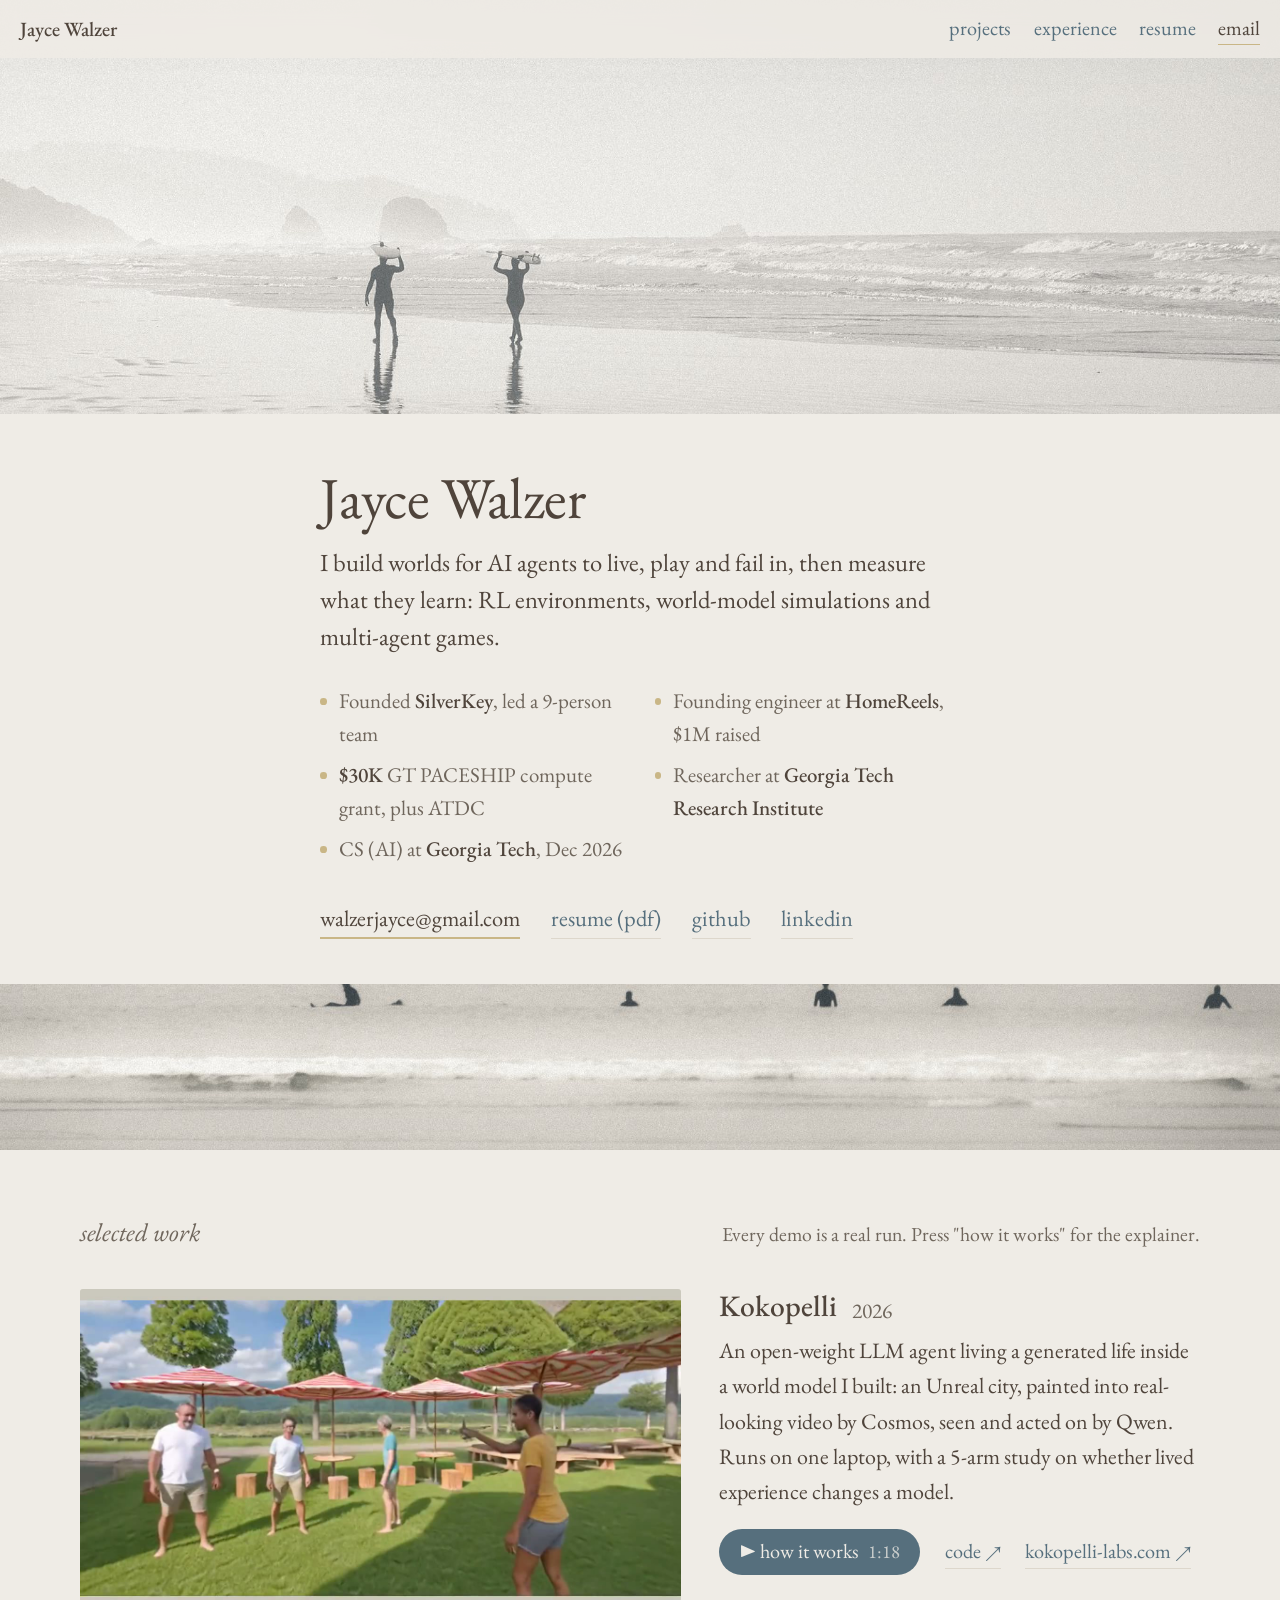
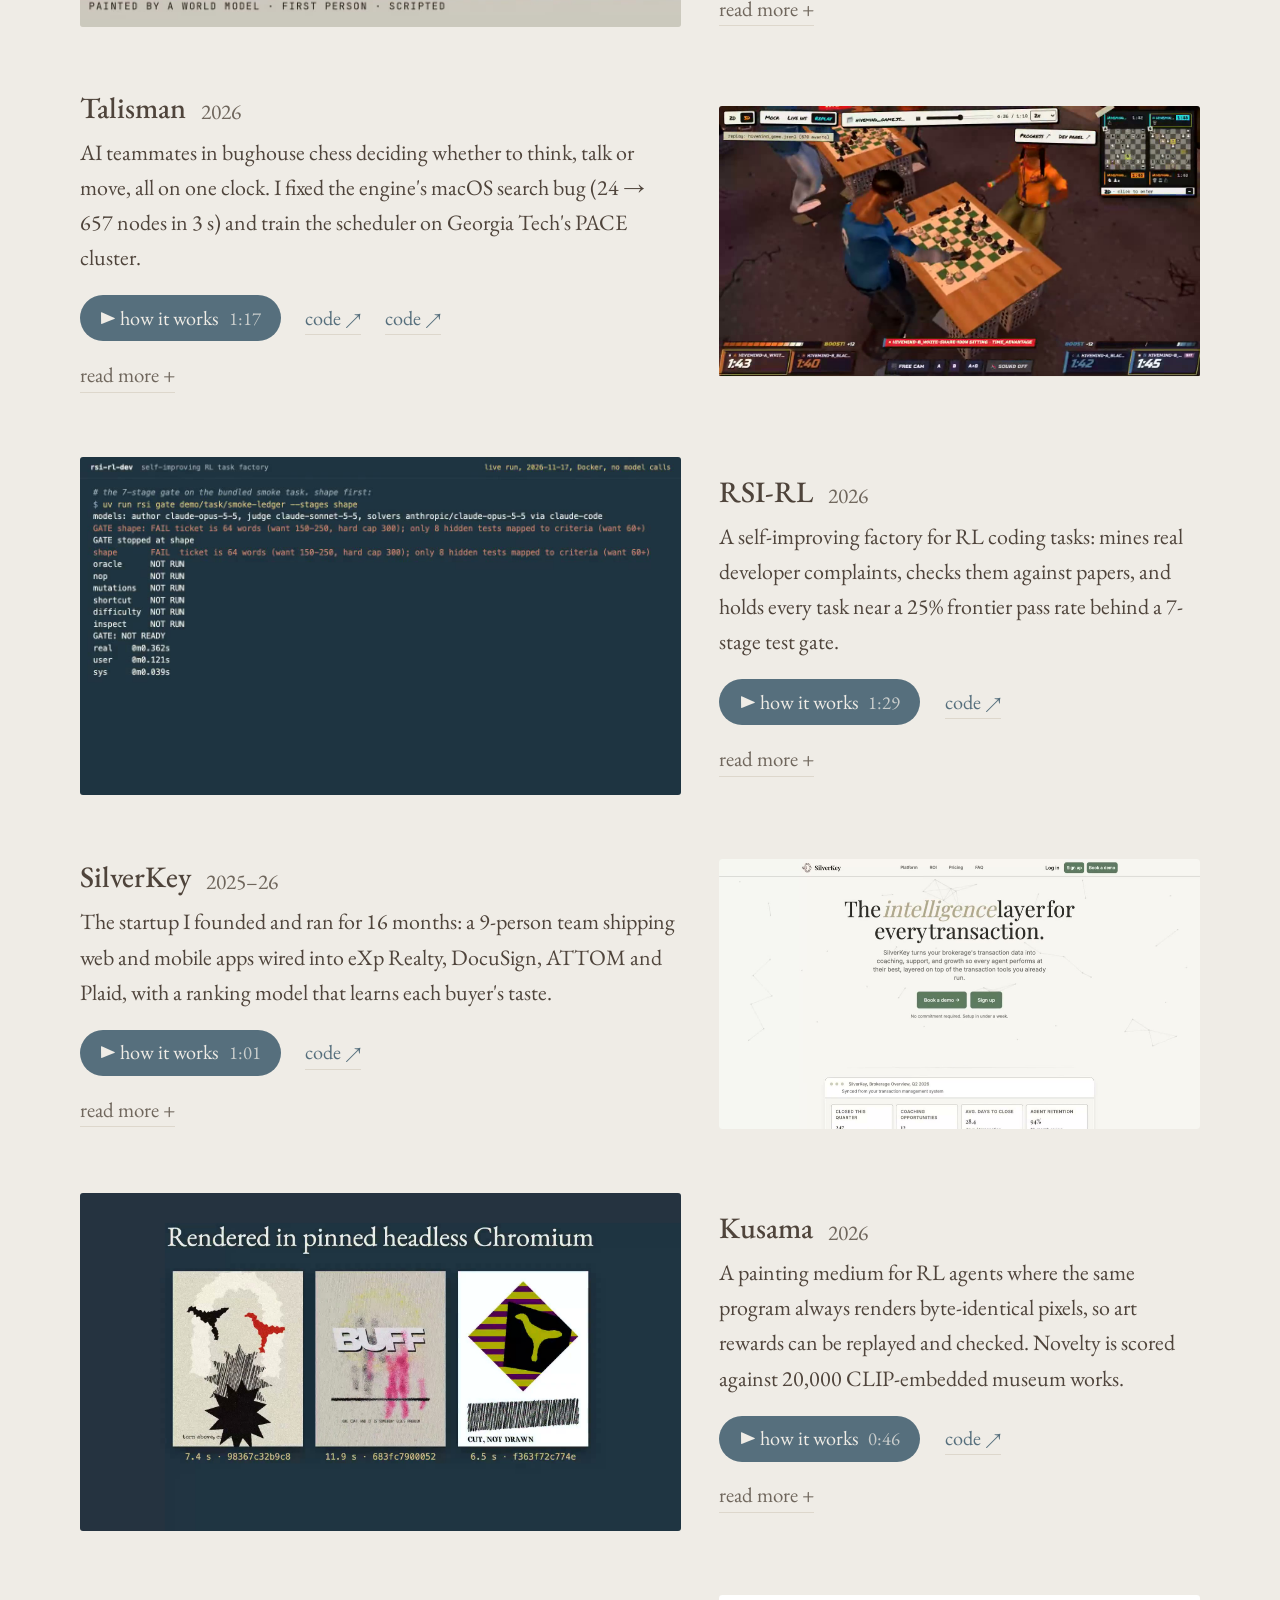
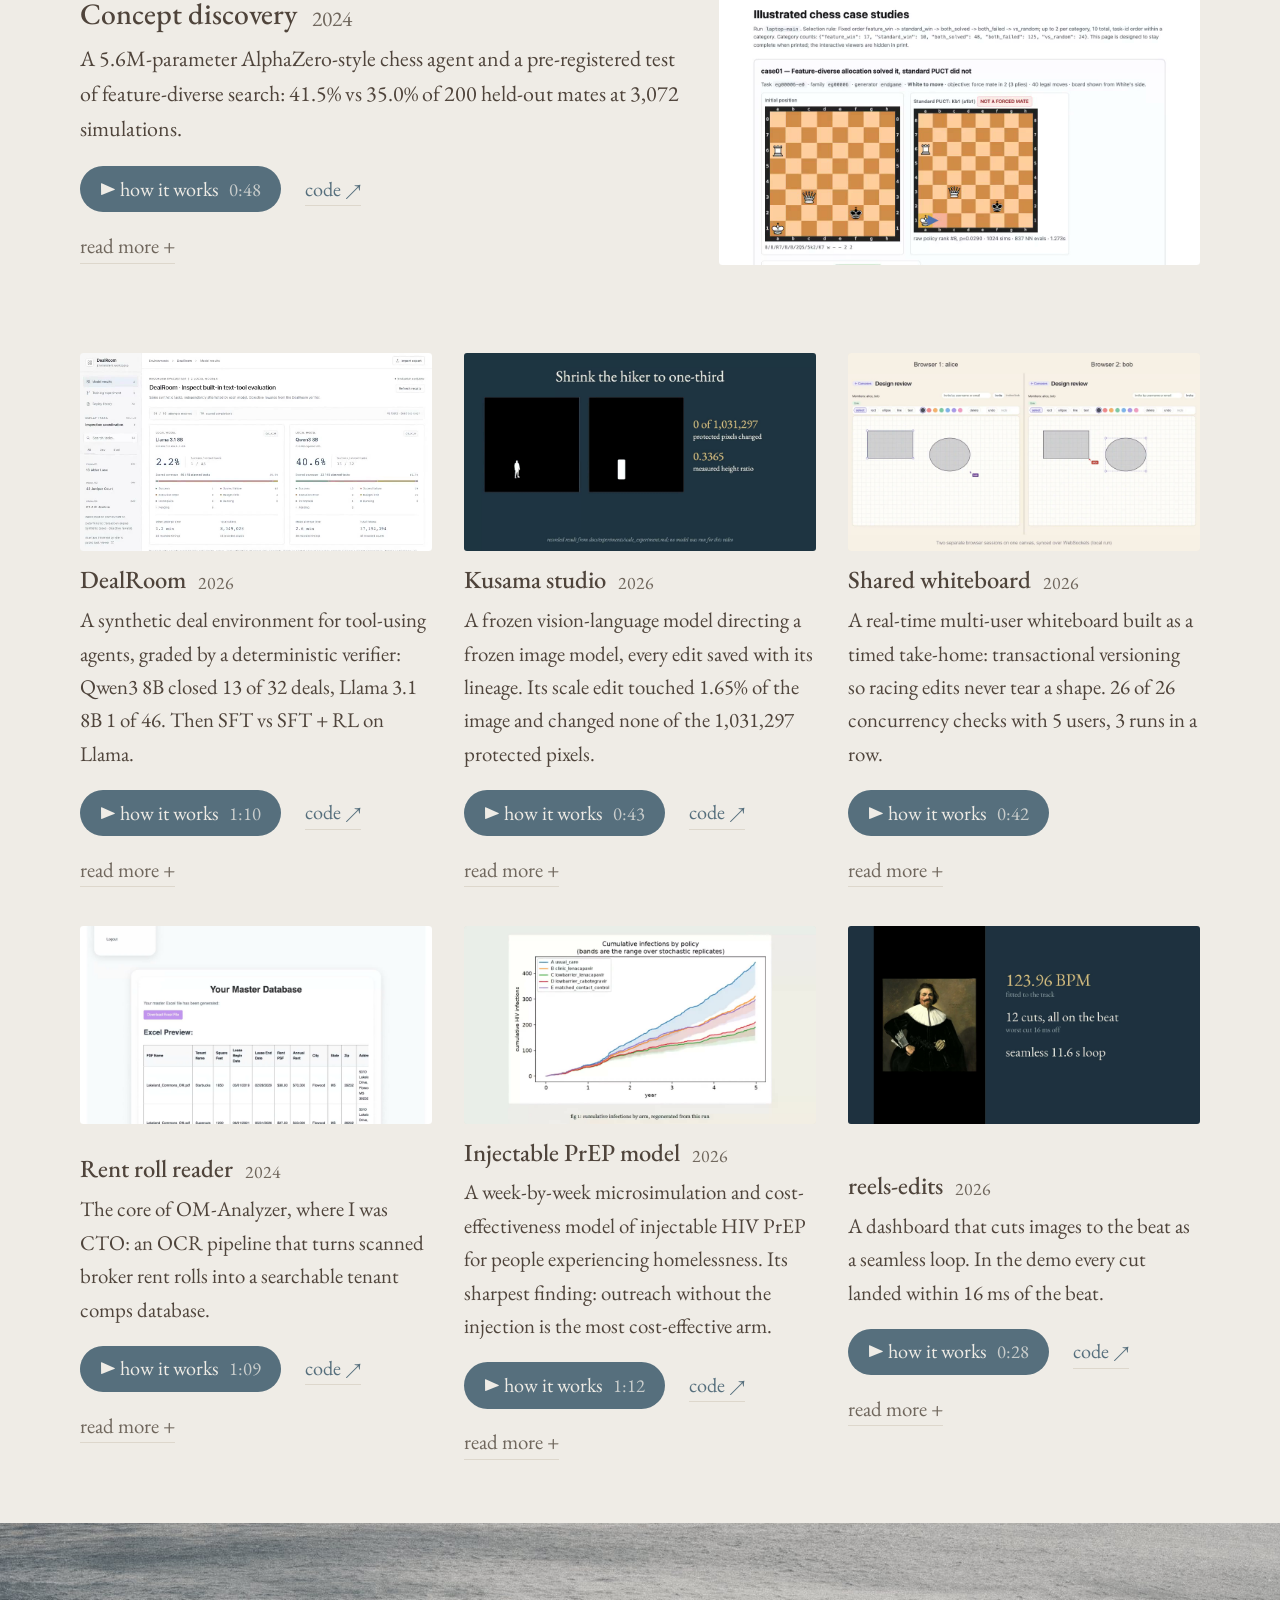
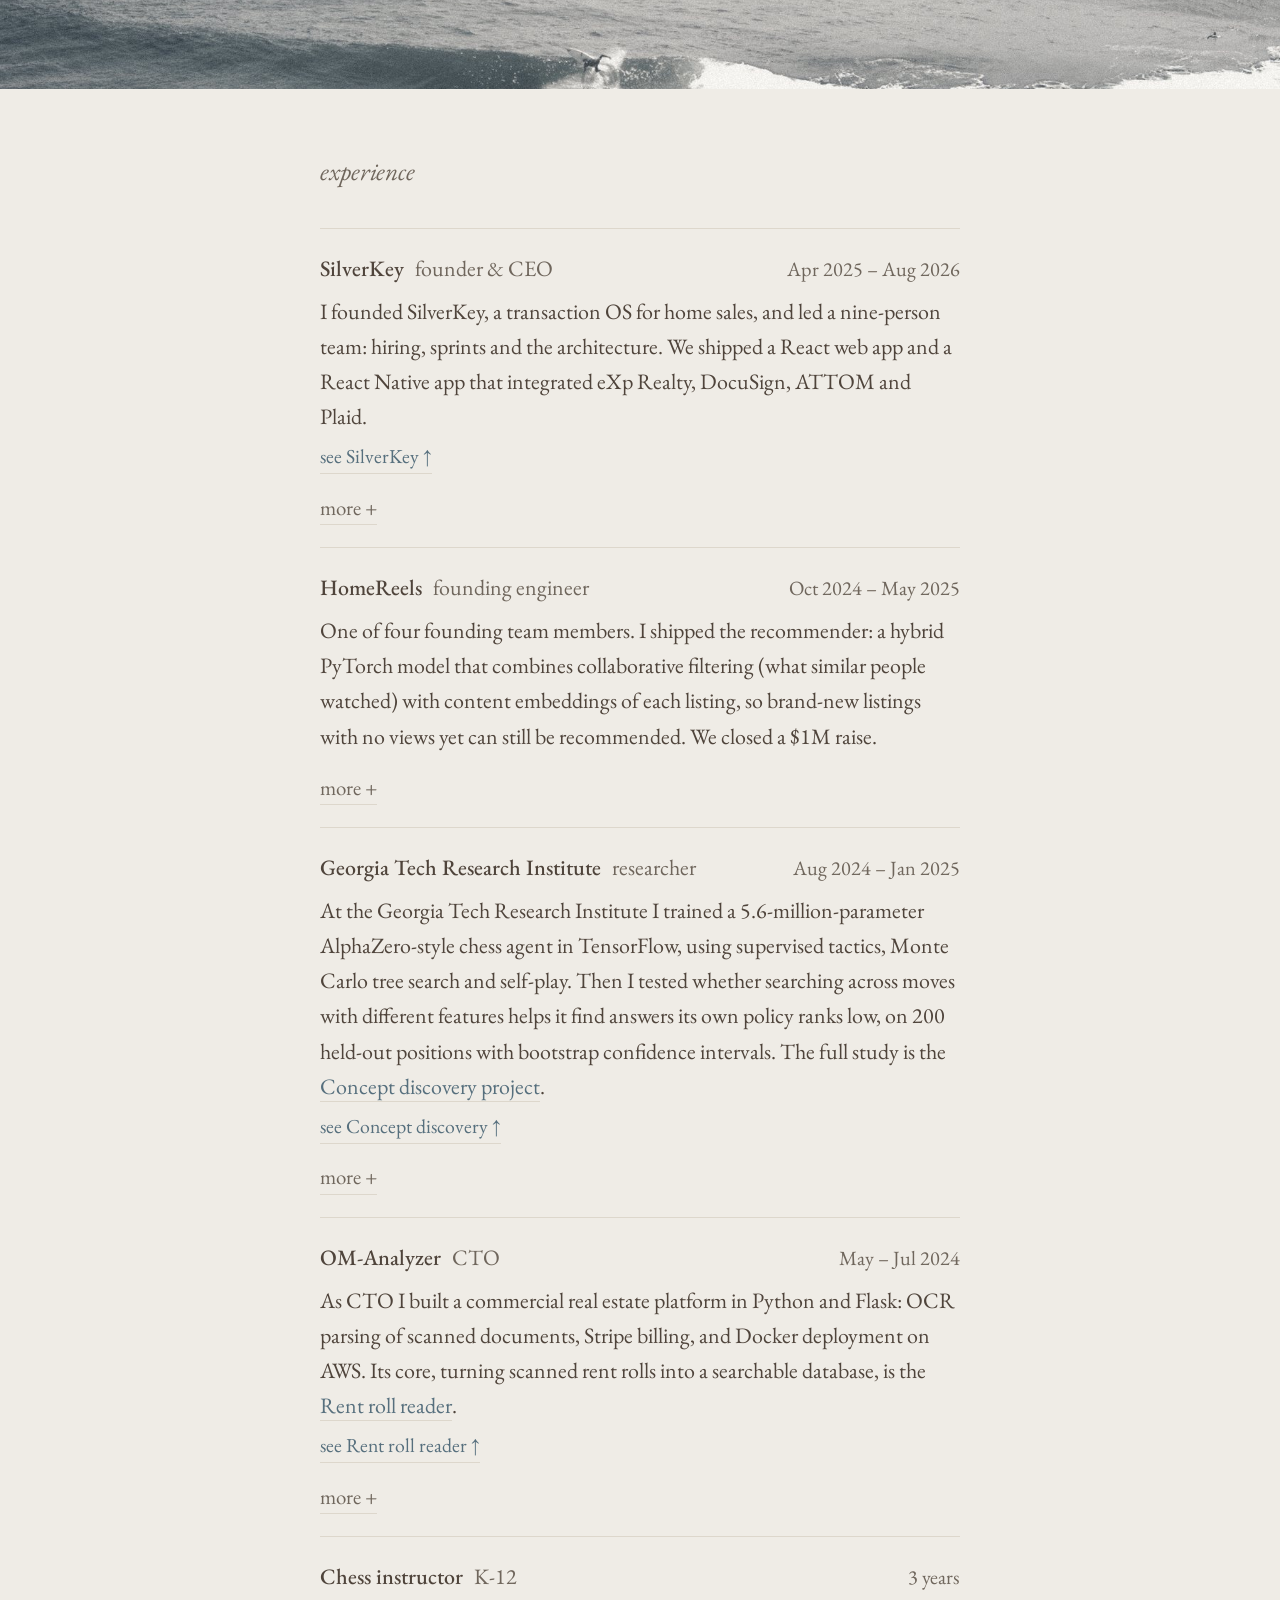
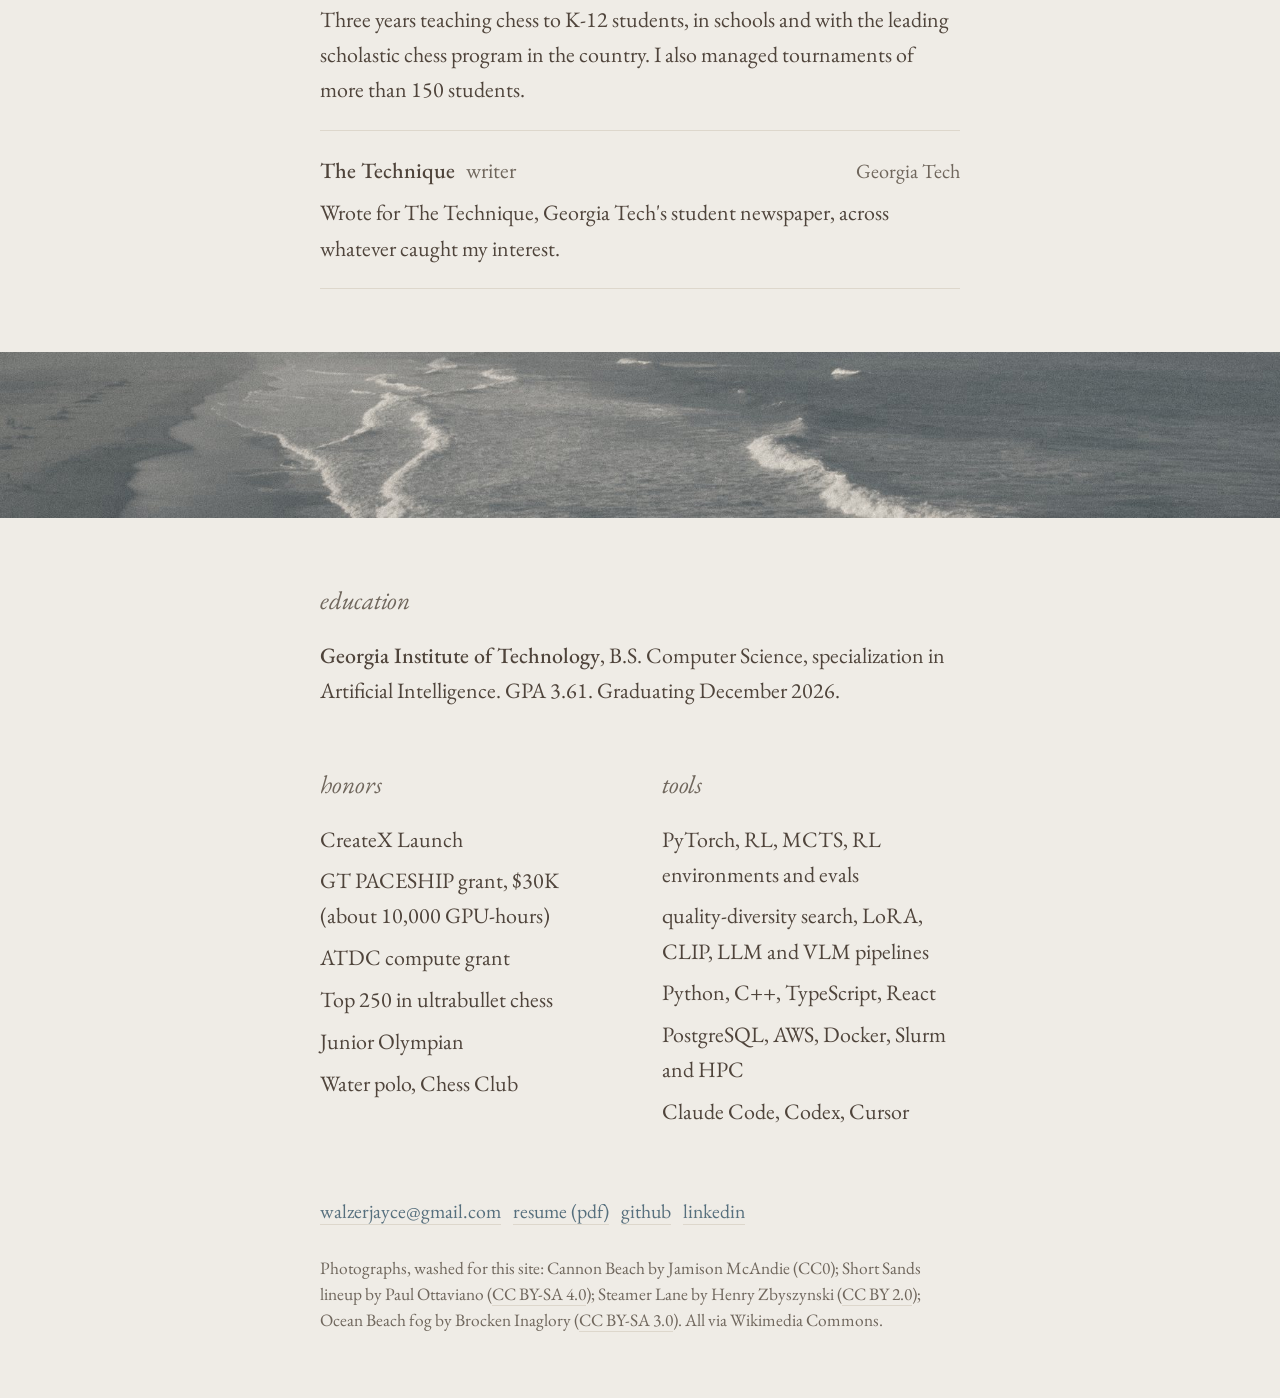
==== commit 73d4751e: "Temporarily take soal off the site Removes the soal job entry, its proof point, the mention in the m" ====
--- a/index.html
+++ b/index.html
@@ -4,7 +4,9 @@
 <meta charset="utf-8">
 <meta name="viewport" content="width=device-width, initial-scale=1">
 <title>Jayce Walzer</title>
-<meta name="description" content="Jayce Walzer builds worlds for AI agents to live, play and fail in: RL environments, world models, multi-agent RL. Founder of SilverKey, research scientist at soal.">
+<link rel="icon" href="assets/icon.svg" type="image/svg+xml">
+<link rel="apple-touch-icon" href="assets/apple-touch-icon.png">
+<meta name="description" content="Jayce Walzer builds worlds for AI agents to live, play and fail in: RL environments, world models, multi-agent RL. Founder of SilverKey.">
 <meta property="og:title" content="Jayce Walzer">
 <meta property="og:description" content="Worlds for AI agents to live, play and fail in. 12 projects, each with a live demo and an explainer.">
 <meta property="og:image" content="https://jaycewalzer.com/assets/washed/cannon.jpg">
@@ -136,7 +138,7 @@
 <header class="intro">
   <h1>Jayce Walzer</h1>
   <p class='lede'>I build worlds for AI agents to live, play and fail in, then measure what they learn: RL environments, world-model simulations and multi-agent games.</p>
-  <ul class="proof"><li>Research scientist at <b>soal</b></li><li>Founded <b>SilverKey</b>, led a 9-person team</li><li>Founding engineer at <b>HomeReels</b>, $1M raised</li><li><b>$30K</b> GT PACESHIP compute grant, plus ATDC</li><li>Researcher at <b>Georgia Tech Research Institute</b></li><li>CS (AI) at <b>Georgia Tech</b>, Dec 2026</li></ul>
+  <ul class="proof"><li>Founded <b>SilverKey</b>, led a 9-person team</li><li>Founding engineer at <b>HomeReels</b>, $1M raised</li><li><b>$30K</b> GT PACESHIP compute grant, plus ATDC</li><li>Researcher at <b>Georgia Tech Research Institute</b></li><li>CS (AI) at <b>Georgia Tech</b>, Dec 2026</li></ul>
   <div class="ctas"><a class="primary" href="mailto:walzerjayce@gmail.com">walzerjayce@gmail.com</a><a href="assets/Jayce_Walzer_Resume.pdf">resume (pdf)</a><a href="https://github.com/jaycewalzer1">github</a><a href="https://linkedin.com/in/jayce-walzer">linkedin</a></div>
 </header>
 
@@ -263,8 +265,6 @@
 <section id="jobs">
   <div class="head" style="width:var(--col)"><h2>experience</h2></div>
   <ul class="work">
-<li id="job-soal"><div class="jhead"><b>soal</b> <span>research scientist</span><em>Oct 2026 – now</em></div>
-<div class="jbody"><p>I&#x27;m designing a model that expands what people find beautiful, rather than only matching what they already like. It pairs quality-diversity search, which keeps a spread of good options instead of a single best one, with a neural network that learns a person&#x27;s taste.</p><details class="more"><summary>more</summary><p>Taste is hard to measure, so most of the work is in the data. With neuroaesthetics researchers I&#x27;m building art-specific ways to collect it: odd-one-out triplets (which of these three doesn&#x27;t belong), free association, and mapping colors to emotions.</p><p class="stack">quality-diversity search, PyTorch, human preference data</p></details></div></li>
 <li id="job-silverkey"><div class="jhead"><b>SilverKey</b> <span>founder &amp; CEO</span><em>Apr 2025 – Aug 2026</em></div>
 <div class="jbody"><p>I founded SilverKey, a transaction OS for home sales, and led a nine-person team: hiring, sprints and the architecture. We shipped a React web app and a React Native app that integrated eXp Realty, DocuSign, ATTOM and Plaid.</p><a class="see" href="#silverkey">see SilverKey ↑</a><details class="more"><summary>more</summary><p>Two pieces I built myself. A property ranker that blends semantic embeddings with an LLM&#x27;s compatibility score, where each user&#x27;s blending weights are learned from their own clicks with a regularized logistic regression. And an LLM contract-extraction pipeline that feeds a per-state compliance engine, so a flood-zone rule in one state is checked automatically against what the contract says. More in the <a href="#silverkey">SilverKey project</a>.</p><p class="stack">React, React Native, Flask, OpenAPI, embeddings, LLMs</p></details></div></li>
 <li id="job-homereels"><div class="jhead"><b>HomeReels</b> <span>founding engineer</span><em>Oct 2024 – May 2025</em></div>
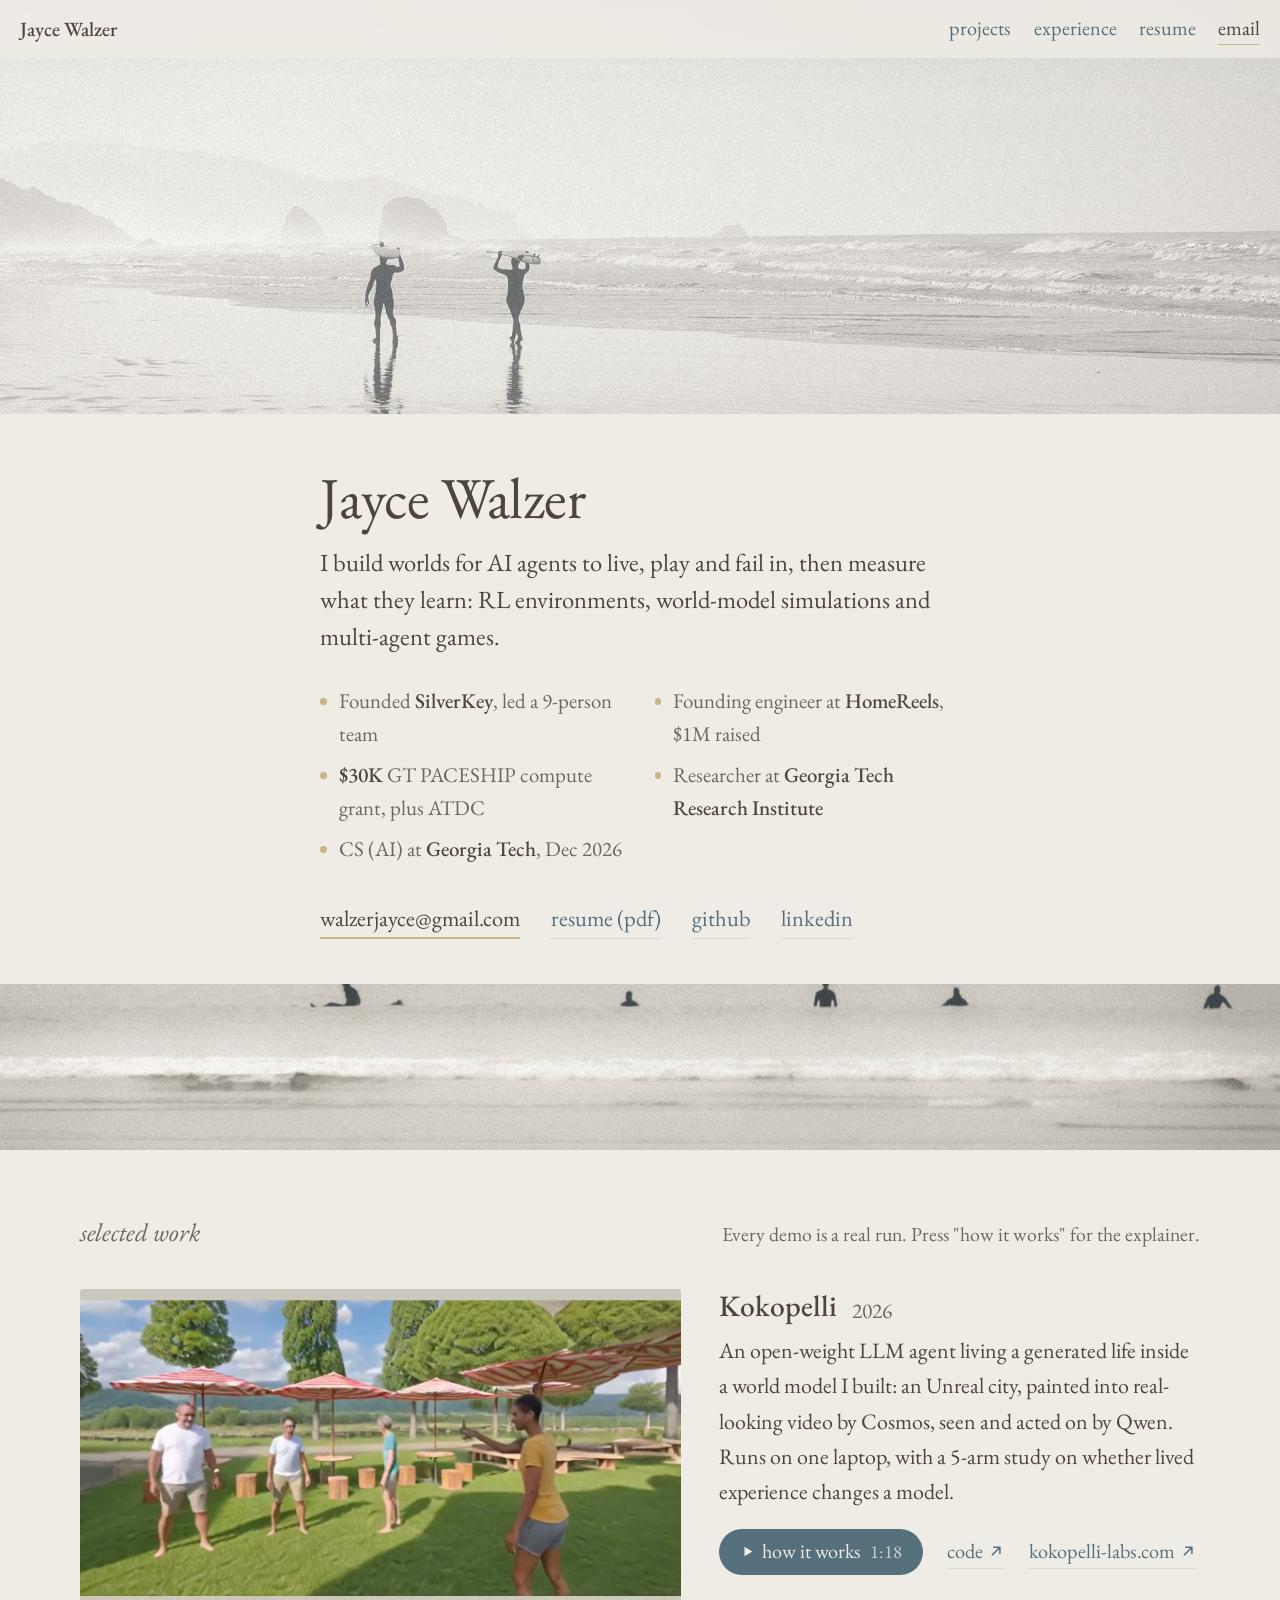
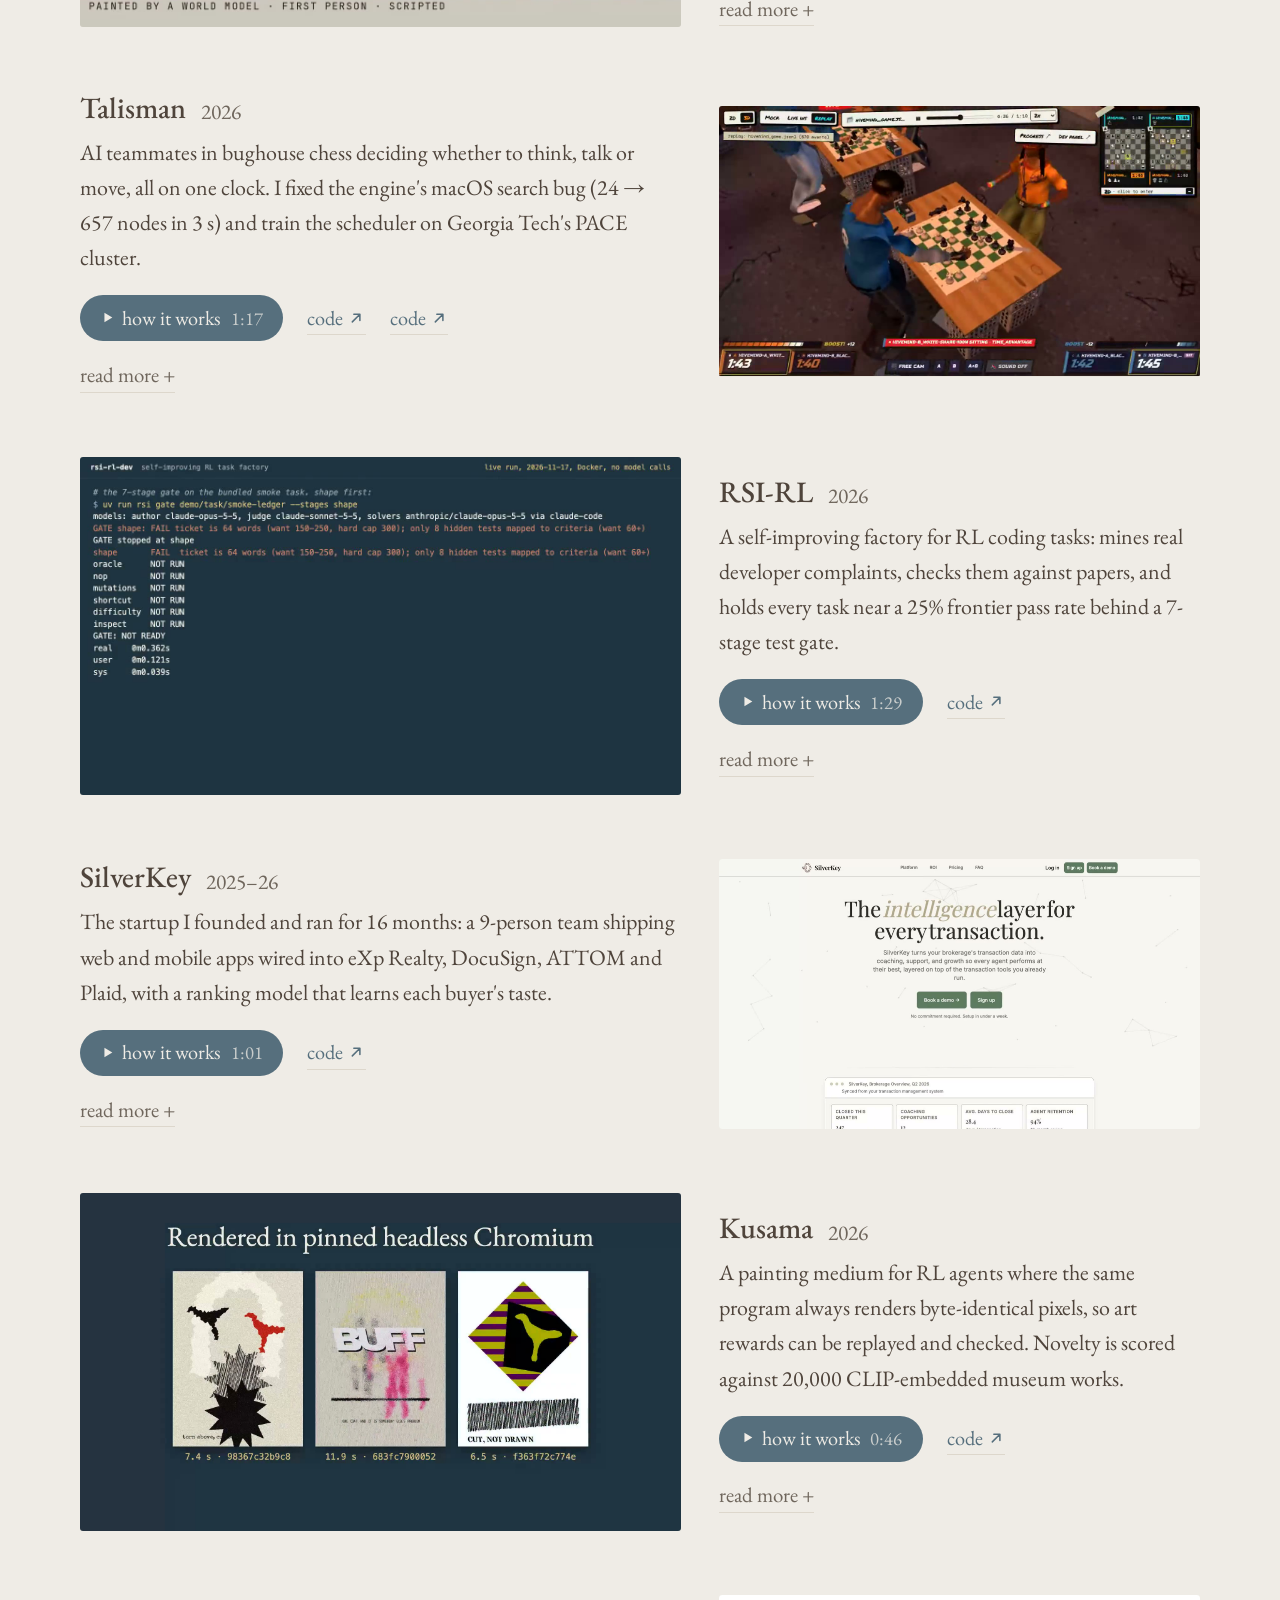
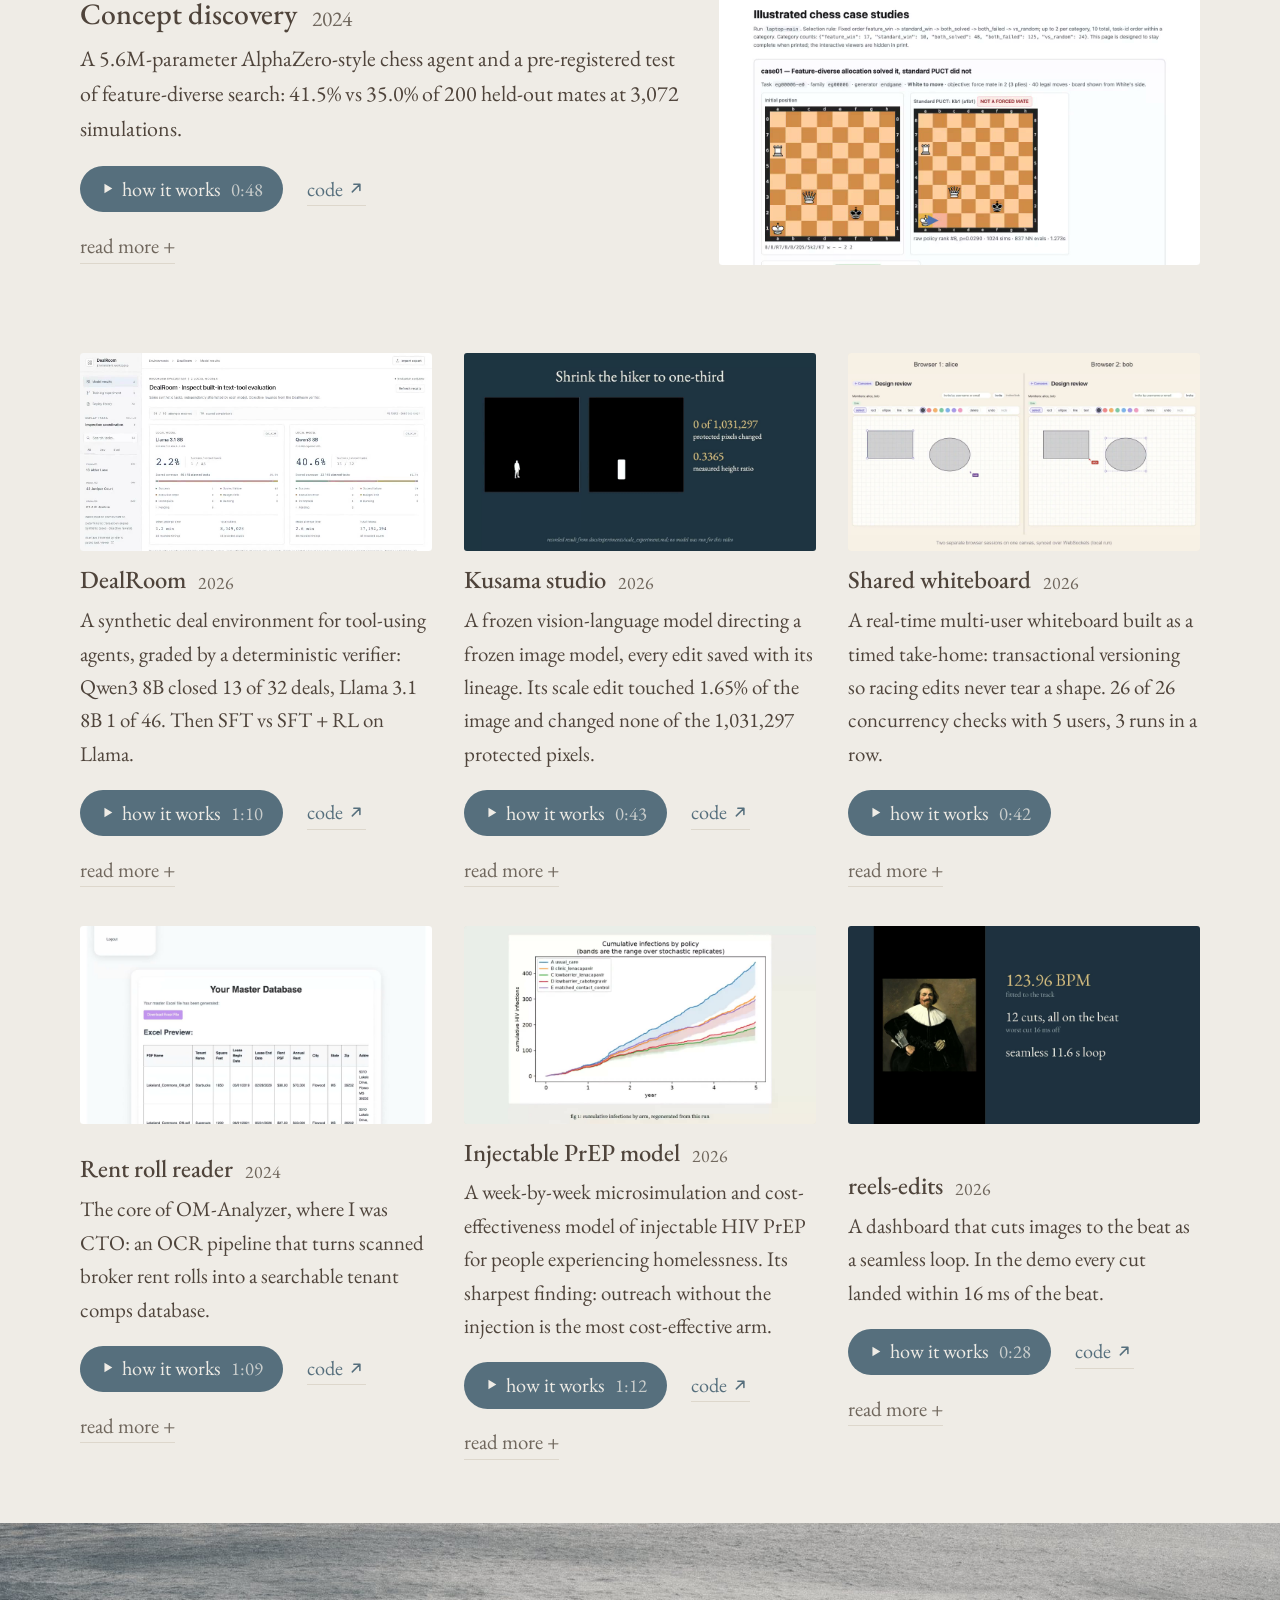
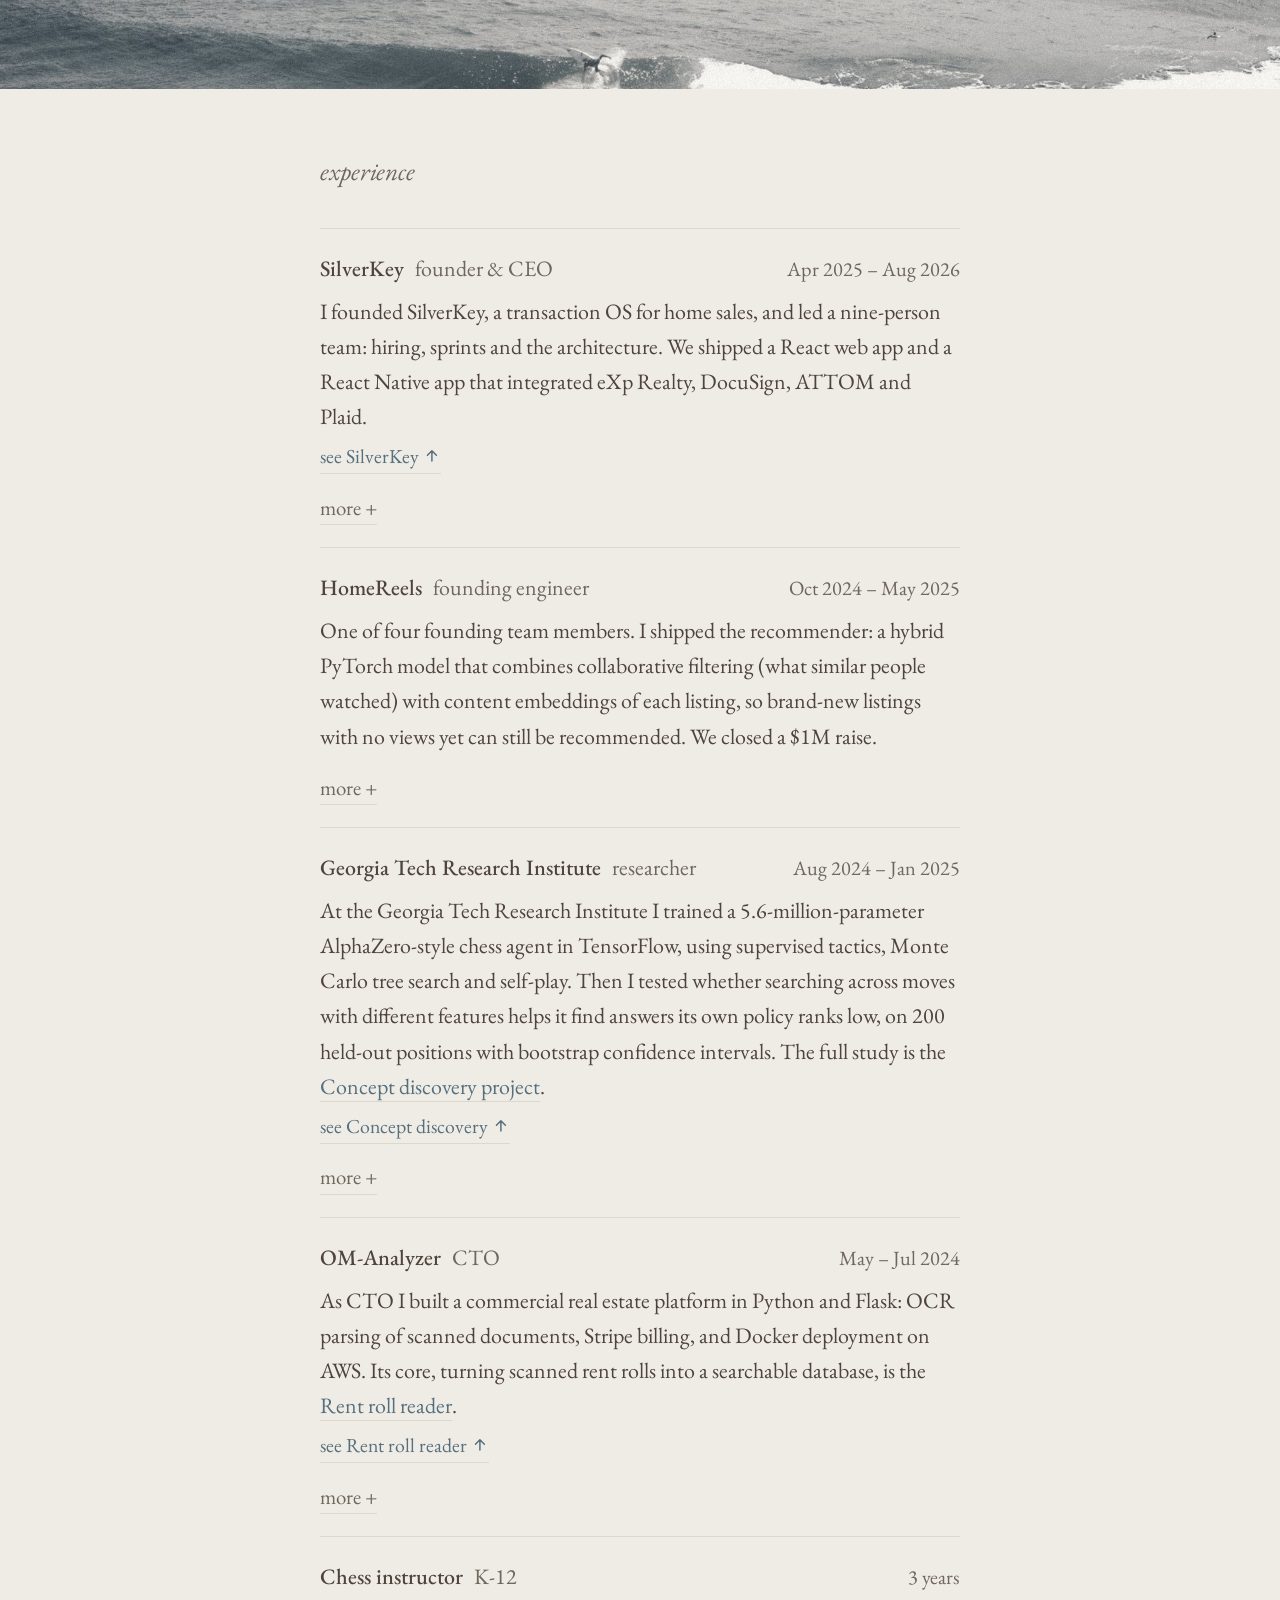
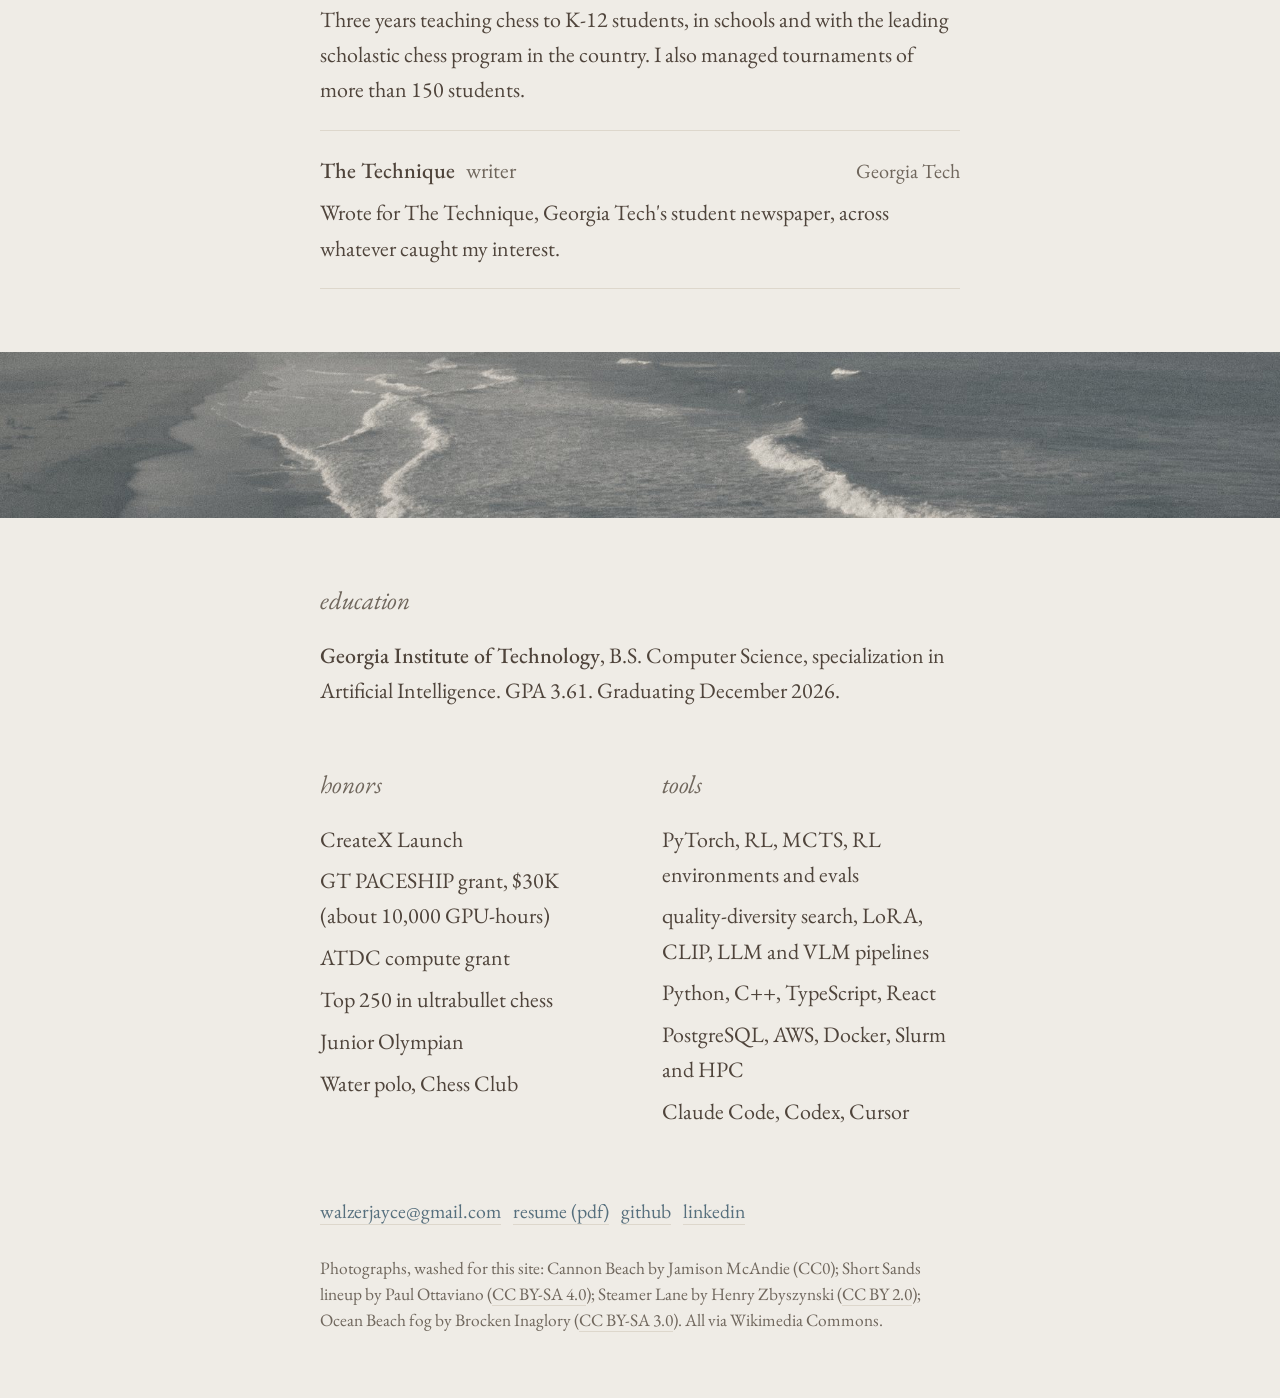
==== commit d25ee19d: "Replace emoji glyphs with inline SVG icons Play, external-link, up-arrow and close glyphs (▶ ↗ ↑ ✕) " ====
--- a/index.html
+++ b/index.html
@@ -99,6 +99,8 @@
 .jhead em{font-style:normal;color:var(--soft);font-size:.92em;margin-left:auto}
 .jbody p{margin-top:.35em}
 .see{font-size:.9em;display:inline-block;margin-top:.35em}
+.ic{width:.9em;height:.9em;vertical-align:-.1em;display:inline-block;flex:none}
+.explain .ic{width:.75em;height:.75em;vertical-align:-.02em;margin-right:.15em}
 
 .resume{width:var(--col);margin:0 auto}
 .plain{list-style:none}
@@ -152,7 +154,7 @@
   <div class="txt">
     <h3>Kokopelli <span class="when">2026</span></h3>
     <p class="hook">An open-weight LLM agent living a generated life inside a world model I built: an Unreal city, painted into real-looking video by Cosmos, seen and acted on by Qwen. Runs on one laptop, with a 5-arm study on whether lived experience changes a model.</p>
-    <div class="row"><button class="explain" data-src="assets/video/kokopelli-explainer.mp4" data-poster="assets/video/kokopelli-explainer.jpg" data-title="Kokopelli">▶ how it works <span>1:18</span></button><p class="links"><a href="https://github.com/jaycewalzer1/kokopelli">code ↗</a><a href="https://kokopelli-labs.com">kokopelli-labs.com ↗</a></p></div>
+    <div class="row"><button class="explain" data-src="assets/video/kokopelli-explainer.mp4" data-poster="assets/video/kokopelli-explainer.jpg" data-title="Kokopelli"><svg class="ic" viewBox="0 0 24 24" aria-hidden="true" fill="none" stroke="currentColor" stroke-width="2" stroke-linecap="round" stroke-linejoin="round"><path d="M7 4.5v15l12.5-7.5z" fill="currentColor" stroke="none"/></svg> how it works <span>1:18</span></button><p class="links"><a href="https://github.com/jaycewalzer1/kokopelli">code <svg class="ic" viewBox="0 0 24 24" aria-hidden="true" fill="none" stroke="currentColor" stroke-width="2" stroke-linecap="round" stroke-linejoin="round"><path d="M7 17 17 7M9 7h8v8"/></svg></a><a href="https://kokopelli-labs.com">kokopelli-labs.com <svg class="ic" viewBox="0 0 24 24" aria-hidden="true" fill="none" stroke="currentColor" stroke-width="2" stroke-linecap="round" stroke-linejoin="round"><path d="M7 17 17 7M9 7h8v8"/></svg></a></p></div>
     <details class="more"><summary>read more</summary><p>Kokopelli is an agent that lives inside a world model. A SimWorld city in Unreal holds the physical truth. Cosmos3-Nano-Sim-Transfer paints that sim into realistic video from its control videos (depth, segmentation, edges, blur). A Qwen3-VL-8B agent sees only that painted video, plus words for what its body feels (&quot;you feel shaky and empty inside&quot;, never a number), decides, and its action lands back in the sim. Everything runs locally on Apple silicon.</p><p>The question behind it: does living through experience, with a LoRA updating the weights each night while the agent sleeps, shift a model differently than simply telling it the same facts? I&#x27;m testing that as a 5-arm study: the adapter trained on its own lives, the untrained model, the same model told every effect in its prompt, and two controls trained with the same code (one rewarded for more of everything, one with shuffled rewards).</p><p>The first 25-day lived run finished end to end: 99 decisions, 25 trained nights, MMLU unchanged at 75.0. Its honest result is that the choices mostly matched the untrained model&#x27;s prior, so the next runs raise the sampling temperature and add flipped and shuffled arms to tell learning from prior.</p><p class="stack">Python, MLX, Qwen3-VL-8B, Cosmos3-Nano, Unreal Engine (SimWorld), LoRA</p></details>
   </div>
 </article>
@@ -161,7 +163,7 @@
   <div class="txt">
     <h3>Talisman <span class="when">2026</span></h3>
     <p class="hook">AI teammates in bughouse chess deciding whether to think, talk or move, all on one clock. I fixed the engine&#x27;s macOS search bug (24 → 657 nodes in 3 s) and train the scheduler on Georgia Tech&#x27;s PACE cluster.</p>
-    <div class="row"><button class="explain" data-src="assets/video/talisman-explainer.mp4" data-poster="assets/video/talisman-explainer.jpg" data-title="Talisman">▶ how it works <span>1:17</span></button><p class="links"><a href="https://github.com/jaycewalzer1/talisman-bughouse-engine">code ↗</a><a href="https://github.com/jaycewalzer1/hivemind">code ↗</a></p></div>
+    <div class="row"><button class="explain" data-src="assets/video/talisman-explainer.mp4" data-poster="assets/video/talisman-explainer.jpg" data-title="Talisman"><svg class="ic" viewBox="0 0 24 24" aria-hidden="true" fill="none" stroke="currentColor" stroke-width="2" stroke-linecap="round" stroke-linejoin="round"><path d="M7 4.5v15l12.5-7.5z" fill="currentColor" stroke="none"/></svg> how it works <span>1:17</span></button><p class="links"><a href="https://github.com/jaycewalzer1/talisman-bughouse-engine">code <svg class="ic" viewBox="0 0 24 24" aria-hidden="true" fill="none" stroke="currentColor" stroke-width="2" stroke-linecap="round" stroke-linejoin="round"><path d="M7 17 17 7M9 7h8v8"/></svg></a><a href="https://github.com/jaycewalzer1/hivemind">code <svg class="ic" viewBox="0 0 24 24" aria-hidden="true" fill="none" stroke="currentColor" stroke-width="2" stroke-linecap="round" stroke-linejoin="round"><path d="M7 17 17 7M9 7h8v8"/></svg></a></p></div>
     <details class="more"><summary>read more</summary><p>Talisman is my research code for one question: how should AI bughouse teammates share time and computation between thinking, talking and moving?</p><p>Bughouse is chess for two teams of two on two boards. When you capture a piece it goes to your partner, who can drop it onto their own board as a move. Everyone is on a clock, and a checkmate or a flag on either board ends the game for both. So each turn is a choice: think longer, ask for a piece, or sit and wait for one while the clock runs.</p><p>I build on Hivemind, an AlphaZero-style bughouse engine. Before adding anything I fixed its baseline on macOS: a <code>-Ofast</code> finite-math flag was making search selection return nothing (24 nodes in 3 s); after the fix the C++ suite passes 296/296. On top, an arena runs four players on a shared simulated clock with partner messages (need, have, sit, go), and a small scheduler policy, trained with REINFORCE on team wins, decides around the frozen engine: move or wait, what to say, and how long to think. A 3D viewer replays every game.</p><p class="stack">C++, Python, PyTorch, ONNX Runtime, Fairy-Stockfish, React, three.js, Vite</p></details>
   </div>
 </article>
@@ -170,7 +172,7 @@
   <div class="txt">
     <h3>RSI-RL <span class="when">2026</span></h3>
     <p class="hook">A self-improving factory for RL coding tasks: mines real developer complaints, checks them against papers, and holds every task near a 25% frontier pass rate behind a 7-stage test gate.</p>
-    <div class="row"><button class="explain" data-src="assets/video/rsi-rl-explainer.mp4" data-poster="assets/video/rsi-rl-explainer.jpg" data-title="RSI-RL">▶ how it works <span>1:29</span></button><p class="links"><a href="https://github.com/jaycewalzer1/rsi-rl-dev">code ↗</a></p></div>
+    <div class="row"><button class="explain" data-src="assets/video/rsi-rl-explainer.mp4" data-poster="assets/video/rsi-rl-explainer.jpg" data-title="RSI-RL"><svg class="ic" viewBox="0 0 24 24" aria-hidden="true" fill="none" stroke="currentColor" stroke-width="2" stroke-linecap="round" stroke-linejoin="round"><path d="M7 4.5v15l12.5-7.5z" fill="currentColor" stroke="none"/></svg> how it works <span>1:29</span></button><p class="links"><a href="https://github.com/jaycewalzer1/rsi-rl-dev">code <svg class="ic" viewBox="0 0 24 24" aria-hidden="true" fill="none" stroke="currentColor" stroke-width="2" stroke-linecap="round" stroke-linejoin="round"><path d="M7 17 17 7M9 7h8v8"/></svg></a></p></div>
     <details class="more"><summary>read more</summary><p>RSI-RL is a self-improving factory for RL coding environments. It reads what developers complain about on X, keeps a failure mode only when a published paper backs it up, and stacks at least three independent modes into one Harbor task: a ticket, a starting repo and hidden tests.</p><p>Every task passes a seven-stage gate before it counts: shape, the reference solution scoring 1 in three runs, the untouched repo scoring 0, every mutation patch caught by a failing test, a red-team shortcut attempt, K cold attempts by a frontier agent, and a fairness check that each failed test maps to a ticket sentence. Calibration then holds the pass rate near 25%. A task everyone solves, or no one solves, teaches nothing; one that is solved some of the time gives a learning signal. Too easy adds a criterion from a fresh failure mode, too hard drops the case family most attempts miss.</p><p>The self-improving part: each calibrated task records which modes made solvers slip, and the next design samples modes from that history. It started from the six tasks I built at the Frist RL hackathon, where cold Opus 5.5 solved between 1 of 4 and 3 of 3.</p><p class="stack">Python, Harbor, Docker, pytest, Claude (author, judge and solver models)</p></details>
   </div>
 </article>
@@ -179,7 +181,7 @@
   <div class="txt">
     <h3>SilverKey <span class="when">2025–26</span></h3>
     <p class="hook">The startup I founded and ran for 16 months: a 9-person team shipping web and mobile apps wired into eXp Realty, DocuSign, ATTOM and Plaid, with a ranking model that learns each buyer&#x27;s taste.</p>
-    <div class="row"><button class="explain" data-src="assets/video/silverkey-explainer.mp4" data-poster="assets/video/silverkey-explainer.jpg" data-title="SilverKey">▶ how it works <span>1:01</span></button><p class="links"><a href="https://github.com/jaycewalzer1/SilverKey-Inc">code ↗</a></p></div>
+    <div class="row"><button class="explain" data-src="assets/video/silverkey-explainer.mp4" data-poster="assets/video/silverkey-explainer.jpg" data-title="SilverKey"><svg class="ic" viewBox="0 0 24 24" aria-hidden="true" fill="none" stroke="currentColor" stroke-width="2" stroke-linecap="round" stroke-linejoin="round"><path d="M7 4.5v15l12.5-7.5z" fill="currentColor" stroke="none"/></svg> how it works <span>1:01</span></button><p class="links"><a href="https://github.com/jaycewalzer1/SilverKey-Inc">code <svg class="ic" viewBox="0 0 24 24" aria-hidden="true" fill="none" stroke="currentColor" stroke-width="2" stroke-linecap="round" stroke-linejoin="round"><path d="M7 17 17 7M9 7h8v8"/></svg></a></p></div>
     <details class="more"><summary>read more</summary><p>SilverKey was my startup. I was Founder and CEO from April 2025 to August 2026 and led a 9-person team. It was an operating system for home transactions, with a React web app, a React Native app, a Flask API and an OpenAPI contract in one monorepo. It integrated eXp Realty, DocuSign, ATTOM and Plaid.</p><p>I architected the property ranking. Each home gets two scores for each buyer. One is the cosine similarity between the buyer&#x27;s preferences and the listing, both embedded with all-MiniLM-L6-v2. The other is an LLM&#x27;s compatibility judgment. The final score blends the two with weights learned per user: an L2-regularized logistic regression predicts likes from the two scores, and its coefficients, normalized, become that buyer&#x27;s blend. Personal weights need at least 10 impressions and one like, and retrain after 10 more. Until then, new buyers borrow the weights of a cohort based on budget, age, zip and home type.</p><p>I also built an LLM contract-extraction pipeline that feeds a per-state compliance engine, for example for FEMA flood zones.</p><p>The demo runs the real web app and API locally on an empty database. Listings come from a paid MLS feed, so search shows no homes.</p><p class="stack">React, React Native, TypeScript, Flask, PostgreSQL, Redis, Celery, OpenAPI, sentence-transformers, scikit-learn, AWS</p></details>
   </div>
 </article>
@@ -188,7 +190,7 @@
   <div class="txt">
     <h3>Kusama <span class="when">2026</span></h3>
     <p class="hook">A painting medium for RL agents where the same program always renders byte-identical pixels, so art rewards can be replayed and checked. Novelty is scored against 20,000 CLIP-embedded museum works.</p>
-    <div class="row"><button class="explain" data-src="assets/video/kusama-explainer.mp4" data-poster="assets/video/kusama-explainer.jpg" data-title="Kusama">▶ how it works <span>0:46</span></button><p class="links"><a href="https://github.com/jaycewalzer1/kusama">code ↗</a></p></div>
+    <div class="row"><button class="explain" data-src="assets/video/kusama-explainer.mp4" data-poster="assets/video/kusama-explainer.jpg" data-title="Kusama"><svg class="ic" viewBox="0 0 24 24" aria-hidden="true" fill="none" stroke="currentColor" stroke-width="2" stroke-linecap="round" stroke-linejoin="round"><path d="M7 4.5v15l12.5-7.5z" fill="currentColor" stroke="none"/></svg> how it works <span>0:46</span></button><p class="links"><a href="https://github.com/jaycewalzer1/kusama">code <svg class="ic" viewBox="0 0 24 24" aria-hidden="true" fill="none" stroke="currentColor" stroke-width="2" stroke-linecap="round" stroke-linejoin="round"><path d="M7 17 17 7M9 7h8v8"/></svg></a></p></div>
     <details class="more"><summary>read more</summary><p>Kusama is a painting medium I built as the ground floor of an RL environment for artistic judgment. An agent never outputs pixels. It writes a JSON program, a tree of typed nodes with no free code, and changes it only through eight kinds of bounded edits. p5 and p5.brush draw the program inside a pinned headless Chromium on software WebGL.</p><p>The point is determinism: under one pinned configuration, the same program renders to a byte-identical canonical.png. That makes runs replayable and rewards checkable. Every step goes into a hash-chained log, and a finished run replays byte for byte with the model unplugged, so scores can be rebuilt from the record alone. To get there, the renderer warms up until two frames agree and returns only once two consecutive renders hash the same.</p><p>For novelty, I embedded about 20,000 public-domain works from the Cleveland Museum of Art, the Met and the Art Institute of Chicago with CLIP. A painting&#x27;s novelty is one minus its cosine to the nearest one.</p><p>In the demo, a second render in a fresh browser gave the same sha256, and 11 committed goldens check this on every test run.</p><p class="stack">TypeScript, Node, p5.js, p5.brush, Playwright, headless Chromium, JSON Schema, CLIP (ONNX), Claude Sonnet (agent policy), Claude Opus (judge)</p></details>
   </div>
 </article>
@@ -197,7 +199,7 @@
   <div class="txt">
     <h3>Concept discovery <span class="when">2024</span></h3>
     <p class="hook">A 5.6M-parameter AlphaZero-style chess agent and a pre-registered test of feature-diverse search: 41.5% vs 35.0% of 200 held-out mates at 3,072 simulations.</p>
-    <div class="row"><button class="explain" data-src="assets/video/concept-discovery-explainer.mp4" data-poster="assets/video/concept-discovery-explainer.jpg" data-title="Concept discovery">▶ how it works <span>0:48</span></button><p class="links"><a href="https://github.com/jaycewalzer1/ChessConceptDiscovery">code ↗</a></p></div>
+    <div class="row"><button class="explain" data-src="assets/video/concept-discovery-explainer.mp4" data-poster="assets/video/concept-discovery-explainer.jpg" data-title="Concept discovery"><svg class="ic" viewBox="0 0 24 24" aria-hidden="true" fill="none" stroke="currentColor" stroke-width="2" stroke-linecap="round" stroke-linejoin="round"><path d="M7 4.5v15l12.5-7.5z" fill="currentColor" stroke="none"/></svg> how it works <span>0:48</span></button><p class="links"><a href="https://github.com/jaycewalzer1/ChessConceptDiscovery">code <svg class="ic" viewBox="0 0 24 24" aria-hidden="true" fill="none" stroke="currentColor" stroke-width="2" stroke-linecap="round" stroke-linejoin="round"><path d="M7 17 17 7M9 7h8v8"/></svg></a></p></div>
     <details class="more"><summary>read more</summary><p>At the Georgia Tech Research Institute I asked a narrow question: at a fixed search budget, does exploring candidate moves with different chess features help a small AlphaZero-style agent find correct moves that its own policy ranks low?</p><p>I trained a 5.6-million-parameter network in TensorFlow with supervised tactics, Monte Carlo tree search and self-play, then froze it and compared four ways of spending the same search budget: standard PUCT, quality-only, random, and feature-diverse allocation. The benchmark is 200 held-out forced-mate positions from 175 source families, graded by a forced-mate verifier I wrote that checks every legal defence. No chess engine or language model is used.</p><p>Feature-diverse search came out ahead at every budget: 32.5% against 29.0% at 1,024 simulations, and 41.5% against 35.0% at 3,072. But the 95% interval at the main budget, -1.5 to +8.8 points, includes zero, so the pre-registered verdict is inconclusive. The one interval that excludes zero is on positions the policy ranks outside its top three: +7.6 points over quality-only.</p><p class="stack">Python, TensorFlow, MCTS, python-chess, bootstrap statistics</p></details>
   </div>
 </article>
@@ -208,7 +210,7 @@
   <div class="txt">
     <h3>DealRoom <span class="when">2026</span></h3>
     <p class="hook">A synthetic deal environment for tool-using agents, graded by a deterministic verifier: Qwen3 8B closed 13 of 32 deals, Llama 3.1 8B 1 of 46. Then SFT vs SFT + RL on Llama.</p>
-    <div class="row"><button class="explain" data-src="assets/video/dealroom-explainer.mp4" data-poster="assets/video/dealroom-explainer.jpg" data-title="DealRoom">▶ how it works <span>1:10</span></button><p class="links"><a href="https://github.com/jaycewalzer1/DealRoom">code ↗</a></p></div>
+    <div class="row"><button class="explain" data-src="assets/video/dealroom-explainer.mp4" data-poster="assets/video/dealroom-explainer.jpg" data-title="DealRoom"><svg class="ic" viewBox="0 0 24 24" aria-hidden="true" fill="none" stroke="currentColor" stroke-width="2" stroke-linecap="round" stroke-linejoin="round"><path d="M7 4.5v15l12.5-7.5z" fill="currentColor" stroke="none"/></svg> how it works <span>1:10</span></button><p class="links"><a href="https://github.com/jaycewalzer1/DealRoom">code <svg class="ic" viewBox="0 0 24 24" aria-hidden="true" fill="none" stroke="currentColor" stroke-width="2" stroke-linecap="round" stroke-linejoin="round"><path d="M7 17 17 7M9 7h8v8"/></svg></a></p></div>
     <details class="more"><summary>read more</summary><p>DealRoom is a synthetic deal environment for testing and training tool-using language models. An agent has to close a fictional transaction: gather evidence, get authority, draft the right amendment, collect signatures on that exact revision before the deadline, commit to proceed or cancel, and report what happened. It works through seven typed tools, and a plausible explanation, an informal agreement or an unsigned draft does not count.</p><p>A deterministic Python verifier scores the final state: authority, signatures, deadlines, buyer constraints and the structured final claims, with no LLM judge. Inspect AI runs the agent loop, and a local React research console shows model results, trajectories step by step, and grading.</p><p>On 48 generated scenarios, Qwen3 8B passed 13 of 32 scored tasks and Llama 3.1 8B passed 1 of 46. Budget limits stay unscored, so the two cover different subsets. I then trained Llama with supervised fine-tuning and with SFT followed by RL; each passed the same 2 of 64 held-out tasks, so RL added no measured gain.</p><p class="stack">Python, Inspect AI, Ollama, MLX LoRA, React, TypeScript</p></details>
   </div>
 </article>
@@ -217,7 +219,7 @@
   <div class="txt">
     <h3>Kusama studio <span class="when">2026</span></h3>
     <p class="hook">A frozen vision-language model directing a frozen image model, every edit saved with its lineage. Its scale edit touched 1.65% of the image and changed none of the 1,031,297 protected pixels.</p>
-    <div class="row"><button class="explain" data-src="assets/video/kusama-studio-explainer.mp4" data-poster="assets/video/kusama-studio-explainer.jpg" data-title="Kusama studio">▶ how it works <span>0:43</span></button><p class="links"><a href="https://github.com/jaycewalzer1/Kusama_v2">code ↗</a></p></div>
+    <div class="row"><button class="explain" data-src="assets/video/kusama-studio-explainer.mp4" data-poster="assets/video/kusama-studio-explainer.jpg" data-title="Kusama studio"><svg class="ic" viewBox="0 0 24 24" aria-hidden="true" fill="none" stroke="currentColor" stroke-width="2" stroke-linecap="round" stroke-linejoin="round"><path d="M7 4.5v15l12.5-7.5z" fill="currentColor" stroke="none"/></svg> how it works <span>0:43</span></button><p class="links"><a href="https://github.com/jaycewalzer1/Kusama_v2">code <svg class="ic" viewBox="0 0 24 24" aria-hidden="true" fill="none" stroke="currentColor" stroke-width="2" stroke-linecap="round" stroke-linejoin="round"><path d="M7 17 17 7M9 7h8v8"/></svg></a></p></div>
     <details class="more"><summary>read more</summary><p>Kusama Studio is the second version of Kusama. Instead of a hand-built medium, a frozen vision-language model directs a frozen image model. Qwen3-VL-8B-Instruct reads a reference packet and the current image, then proposes one concrete change and its expected effect. FLUX.2-klein-base-4B generates or edits the image. Nothing is trained, and both run locally on a 36 GB M4 Max, one after the other to fit in memory.</p><p>Every proposal, mask, image, hash and cost is saved with its parent, so each work carries a lineage tree. Model choices and human judgments are stored apart, and only a person advances a work.</p><p>The clearest result is a scale experiment. Qwen directed shrinking a hiker to one-third size. FLUX repaired a patch of 1.65% of the image, none of the 1,031,297 protected pixels changed, and the measured height ratio was 0.3365. Asked whether the smaller figure changed the feeling of vastness, the human reviewer said yes. Qwen&#x27;s first unguided edit was less clear: the reviewer wasn&#x27;t sure it felt any more vast.</p><p class="stack">Python, PyTorch (MPS), Diffusers, Transformers, FastAPI, SQLite</p></details>
   </div>
 </article>
@@ -226,7 +228,7 @@
   <div class="txt">
     <h3>Shared whiteboard <span class="when">2026</span></h3>
     <p class="hook">A real-time multi-user whiteboard built as a timed take-home: transactional versioning so racing edits never tear a shape. 26 of 26 concurrency checks with 5 users, 3 runs in a row.</p>
-    <div class="row"><button class="explain" data-src="assets/video/whiteboard-explainer.mp4" data-poster="assets/video/whiteboard-explainer.jpg" data-title="Shared whiteboard">▶ how it works <span>0:42</span></button></div>
+    <div class="row"><button class="explain" data-src="assets/video/whiteboard-explainer.mp4" data-poster="assets/video/whiteboard-explainer.jpg" data-title="Shared whiteboard"><svg class="ic" viewBox="0 0 24 24" aria-hidden="true" fill="none" stroke="currentColor" stroke-width="2" stroke-linecap="round" stroke-linejoin="round"><path d="M7 4.5v15l12.5-7.5z" fill="currentColor" stroke="none"/></svg> how it works <span>0:42</span></button></div>
     <details class="more"><summary>read more</summary><p>I built this real-time collaborative whiteboard as a timed take-home for Mechanize. It is meant for design reviews where 2 to 5 people on a call edit the same canvas, often the same shapes at once. It has accounts, invites, four shape types, live named cursors and per-user undo and redo, and canvases persist.</p><p>The hard part is keeping everyone consistent. Every edit is one Postgres transaction. It bumps a per-canvas sequence number under a row lock, so edits are serialized and that number becomes the shape&#x27;s version. Only after the commit does the server broadcast the new row. Each client keeps the highest version it has seen, so a late or out-of-order frame can never move anything backwards. A shape&#x27;s position and size are replaced as one unit, so a drag and a resize that race end as one user&#x27;s shape, never a mix of both. Deletes are tombstones, so a late drag can&#x27;t bring a shape back. Undo just sends the inverse of my own edit through the same path.</p><p>Before submitting, I ran a scripted test with 5 users on one canvas, firing edits at the same time: 26 of 26 checks passed on 3 runs in a row.</p><p class="stack">React, TypeScript, Vite, FastAPI, WebSockets, PostgreSQL (asyncpg), Docker Compose</p></details>
   </div>
 </article>
@@ -235,7 +237,7 @@
   <div class="txt">
     <h3>Rent roll reader <span class="when">2024</span></h3>
     <p class="hook">The core of OM-Analyzer, where I was CTO: an OCR pipeline that turns scanned broker rent rolls into a searchable tenant comps database.</p>
-    <div class="row"><button class="explain" data-src="assets/video/rent-roll-explainer.mp4" data-poster="assets/video/rent-roll-explainer.jpg" data-title="Rent roll reader">▶ how it works <span>1:09</span></button><p class="links"><a href="https://github.com/jaycewalzer1/rr-tool2">code ↗</a></p></div>
+    <div class="row"><button class="explain" data-src="assets/video/rent-roll-explainer.mp4" data-poster="assets/video/rent-roll-explainer.jpg" data-title="Rent roll reader"><svg class="ic" viewBox="0 0 24 24" aria-hidden="true" fill="none" stroke="currentColor" stroke-width="2" stroke-linecap="round" stroke-linejoin="round"><path d="M7 4.5v15l12.5-7.5z" fill="currentColor" stroke="none"/></svg> how it works <span>1:09</span></button><p class="links"><a href="https://github.com/jaycewalzer1/rr-tool2">code <svg class="ic" viewBox="0 0 24 24" aria-hidden="true" fill="none" stroke="currentColor" stroke-width="2" stroke-linecap="round" stroke-linejoin="round"><path d="M7 17 17 7M9 7h8v8"/></svg></a></p></div>
     <details class="more"><summary>read more</summary><p>As CTO of OM-Analyzer (May–Jul 2024) I built a commercial real estate platform in Python and Flask. Its core turned offering memorandums into a tenant comps database. Brokers&#x27; PDFs often hold the rent roll as a scanned image with no text to copy, laid out differently by every broker.</p><p>You drag a PDF into the web app. It goes to S3 through a presigned upload, then the server finds the rent-roll page. It renders that page at 300 dpi, sharpens it, boosts the contrast and runs Tesseract. A cleaning pass drops note and boilerplate lines and keeps the lines that carry a dollar amount. It splits those lines at known tenant names, with anchor tenants held to their own rent thresholds. Each row is rebuilt from the OCR fragments: &quot;1&quot; &quot;850&quot; becomes 1,850 square feet, the lease end is matched to a 3, 5 or 10-year term, and rent per square foot is checked against annual rent. Rows land in a per-user master Excel sheet, with the property&#x27;s address checked against a US ZIP table.</p><p>In the demo, a scanned seven-tenant rent roll goes in and seven complete rows come out. The sample is synthetic, and it ran locally against mocked AWS.</p><p class="stack">Python, Flask, Tesseract OCR, PyMuPDF, openpyxl, pandas, AWS S3 and Cognito, Stripe, Docker</p></details>
   </div>
 </article>
@@ -244,7 +246,7 @@
   <div class="txt">
     <h3>Injectable PrEP model <span class="when">2026</span></h3>
     <p class="hook">A week-by-week microsimulation and cost-effectiveness model of injectable HIV PrEP for people experiencing homelessness. Its sharpest finding: outreach without the injection is the most cost-effective arm.</p>
-    <div class="row"><button class="explain" data-src="assets/video/prep-model-explainer.mp4" data-poster="assets/video/prep-model-explainer.jpg" data-title="Injectable PrEP model">▶ how it works <span>1:12</span></button><p class="links"><a href="https://github.com/jaycewalzer1/prep-model">code ↗</a></p></div>
+    <div class="row"><button class="explain" data-src="assets/video/prep-model-explainer.mp4" data-poster="assets/video/prep-model-explainer.jpg" data-title="Injectable PrEP model"><svg class="ic" viewBox="0 0 24 24" aria-hidden="true" fill="none" stroke="currentColor" stroke-width="2" stroke-linecap="round" stroke-linejoin="round"><path d="M7 4.5v15l12.5-7.5z" fill="currentColor" stroke="none"/></svg> how it works <span>1:12</span></button><p class="links"><a href="https://github.com/jaycewalzer1/prep-model">code <svg class="ic" viewBox="0 0 24 24" aria-hidden="true" fill="none" stroke="currentColor" stroke-width="2" stroke-linecap="round" stroke-linejoin="round"><path d="M7 17 17 7M9 7h8v8"/></svg></a></p></div>
     <details class="more"><summary>read more</summary><p>This is a transmission microsimulation and cost-effectiveness model of long-acting injectable PrEP (lenacapavir, with cabotegravir as a comparator) delivered to adults experiencing homelessness. It compares five arms: usual care, clinic delivery, two low-barrier outreach arms, and a control arm that gets the same outreach with no injection. The model tracks people week by week: infection through mixing groups, the care cascade, delivery capacity, refusal and missed visits, then costs and QALYs. Paired random streams make two identical arms come out exactly identical.</p><p>An important caveat: most inputs are hypothetical placeholders, and 107 of 118 parameter rows have no source. It is a structure for a decision, not an answer to one. Within those assumptions, three findings stand out:</p><ul><li>Outreach with no injection (arm E) is the most cost-effective arm, at $84,691 per QALY over 5 years.</li><li>The break-even dose price runs from −$443 to $20,478, depending on what an averted infection is allowed to be worth.</li><li>Elimination can&#x27;t be bought. Saturating delivery takes incidence from 1.337 to 0.163 per 100 person-years, and 63% of the infections left come from outside the population.</li></ul><p class="stack">Python, PyTorch, NumPy, pandas, matplotlib, pytest</p></details>
   </div>
 </article>
@@ -253,7 +255,7 @@
   <div class="txt">
     <h3>reels-edits <span class="when">2026</span></h3>
     <p class="hook">A dashboard that cuts images to the beat as a seamless loop. In the demo every cut landed within 16 ms of the beat.</p>
-    <div class="row"><button class="explain" data-src="assets/video/reels-edits-explainer.mp4" data-poster="assets/video/reels-edits-explainer.jpg" data-title="reels-edits">▶ how it works <span>0:28</span></button><p class="links"><a href="https://github.com/jaycewalzer1/reels-edits">code ↗</a></p></div>
+    <div class="row"><button class="explain" data-src="assets/video/reels-edits-explainer.mp4" data-poster="assets/video/reels-edits-explainer.jpg" data-title="reels-edits"><svg class="ic" viewBox="0 0 24 24" aria-hidden="true" fill="none" stroke="currentColor" stroke-width="2" stroke-linecap="round" stroke-linejoin="round"><path d="M7 4.5v15l12.5-7.5z" fill="currentColor" stroke="none"/></svg> how it works <span>0:28</span></button><p class="links"><a href="https://github.com/jaycewalzer1/reels-edits">code <svg class="ic" viewBox="0 0 24 24" aria-hidden="true" fill="none" stroke="currentColor" stroke-width="2" stroke-linecap="round" stroke-linejoin="round"><path d="M7 17 17 7M9 7h8v8"/></svg></a></p></div>
     <details class="more"><summary>read more</summary><p>Reels Edits is a local dashboard I built for making short, beat-synced image edits with Claude Code. Claude pulls candidate images only from a whitelist of sites, I keep or reject every one in the dashboard, and the order I keep them in becomes the edit order. Claude never finalizes an edit with an image I haven&#x27;t kept.</p><p>The renderer does the timing. It fits the track&#x27;s tempo and first-beat offset with librosa, sizes the edit to a whole number of bars between 7 and 12 seconds so the music keeps its rhythm when the video loops, and cuts on a repeating pattern of sixteenth notes. Every image gets the same grade, and the last shot is the kept image closest in colour to the first, so the loop seam is hard to see. A checker then measures the finished video against the rules.</p><p>In the demo, with 12 public-domain paintings and a generated 124 BPM beat, it found 123.96 BPM and made 12 cuts in 6 bars over 11.63 seconds. The worst cut was 16 ms off the beat, and every check passed.</p><p class="stack">Python, librosa, NumPy, Pillow, ffmpeg, Claude Code</p></details>
   </div>
 </article>
@@ -266,13 +268,13 @@
   <div class="head" style="width:var(--col)"><h2>experience</h2></div>
   <ul class="work">
 <li id="job-silverkey"><div class="jhead"><b>SilverKey</b> <span>founder &amp; CEO</span><em>Apr 2025 – Aug 2026</em></div>
-<div class="jbody"><p>I founded SilverKey, a transaction OS for home sales, and led a nine-person team: hiring, sprints and the architecture. We shipped a React web app and a React Native app that integrated eXp Realty, DocuSign, ATTOM and Plaid.</p><a class="see" href="#silverkey">see SilverKey ↑</a><details class="more"><summary>more</summary><p>Two pieces I built myself. A property ranker that blends semantic embeddings with an LLM&#x27;s compatibility score, where each user&#x27;s blending weights are learned from their own clicks with a regularized logistic regression. And an LLM contract-extraction pipeline that feeds a per-state compliance engine, so a flood-zone rule in one state is checked automatically against what the contract says. More in the <a href="#silverkey">SilverKey project</a>.</p><p class="stack">React, React Native, Flask, OpenAPI, embeddings, LLMs</p></details></div></li>
+<div class="jbody"><p>I founded SilverKey, a transaction OS for home sales, and led a nine-person team: hiring, sprints and the architecture. We shipped a React web app and a React Native app that integrated eXp Realty, DocuSign, ATTOM and Plaid.</p><a class="see" href="#silverkey">see SilverKey <svg class="ic" viewBox="0 0 24 24" aria-hidden="true" fill="none" stroke="currentColor" stroke-width="2" stroke-linecap="round" stroke-linejoin="round"><path d="M12 19V5M6 11l6-6 6 6"/></svg></a><details class="more"><summary>more</summary><p>Two pieces I built myself. A property ranker that blends semantic embeddings with an LLM&#x27;s compatibility score, where each user&#x27;s blending weights are learned from their own clicks with a regularized logistic regression. And an LLM contract-extraction pipeline that feeds a per-state compliance engine, so a flood-zone rule in one state is checked automatically against what the contract says. More in the <a href="#silverkey">SilverKey project</a>.</p><p class="stack">React, React Native, Flask, OpenAPI, embeddings, LLMs</p></details></div></li>
 <li id="job-homereels"><div class="jhead"><b>HomeReels</b> <span>founding engineer</span><em>Oct 2024 – May 2025</em></div>
 <div class="jbody"><p>One of four founding team members. I shipped the recommender: a hybrid PyTorch model that combines collaborative filtering (what similar people watched) with content embeddings of each listing, so brand-new listings with no views yet can still be recommended. We closed a $1M raise.</p><details class="more"><summary>more</summary><p class="stack">PyTorch, collaborative filtering, content embeddings</p></details></div></li>
 <li id="job-gtri"><div class="jhead"><b>Georgia Tech Research Institute</b> <span>researcher</span><em>Aug 2024 – Jan 2025</em></div>
-<div class="jbody"><p>At the Georgia Tech Research Institute I trained a 5.6-million-parameter AlphaZero-style chess agent in TensorFlow, using supervised tactics, Monte Carlo tree search and self-play. Then I tested whether searching across moves with different features helps it find answers its own policy ranks low, on 200 held-out positions with bootstrap confidence intervals. The full study is the <a href="#concept-discovery">Concept discovery project</a>.</p><a class="see" href="#concept-discovery">see Concept discovery ↑</a><details class="more"><summary>more</summary><p class="stack">TensorFlow, MCTS, self-play</p></details></div></li>
+<div class="jbody"><p>At the Georgia Tech Research Institute I trained a 5.6-million-parameter AlphaZero-style chess agent in TensorFlow, using supervised tactics, Monte Carlo tree search and self-play. Then I tested whether searching across moves with different features helps it find answers its own policy ranks low, on 200 held-out positions with bootstrap confidence intervals. The full study is the <a href="#concept-discovery">Concept discovery project</a>.</p><a class="see" href="#concept-discovery">see Concept discovery <svg class="ic" viewBox="0 0 24 24" aria-hidden="true" fill="none" stroke="currentColor" stroke-width="2" stroke-linecap="round" stroke-linejoin="round"><path d="M12 19V5M6 11l6-6 6 6"/></svg></a><details class="more"><summary>more</summary><p class="stack">TensorFlow, MCTS, self-play</p></details></div></li>
 <li id="job-om"><div class="jhead"><b>OM-Analyzer</b> <span>CTO</span><em>May – Jul 2024</em></div>
-<div class="jbody"><p>As CTO I built a commercial real estate platform in Python and Flask: OCR parsing of scanned documents, Stripe billing, and Docker deployment on AWS. Its core, turning scanned rent rolls into a searchable database, is the <a href="#rent-roll">Rent roll reader</a>.</p><a class="see" href="#rent-roll">see Rent roll reader ↑</a><details class="more"><summary>more</summary><p class="stack">Python, Flask, OCR, Stripe, Docker, AWS</p></details></div></li>
+<div class="jbody"><p>As CTO I built a commercial real estate platform in Python and Flask: OCR parsing of scanned documents, Stripe billing, and Docker deployment on AWS. Its core, turning scanned rent rolls into a searchable database, is the <a href="#rent-roll">Rent roll reader</a>.</p><a class="see" href="#rent-roll">see Rent roll reader <svg class="ic" viewBox="0 0 24 24" aria-hidden="true" fill="none" stroke="currentColor" stroke-width="2" stroke-linecap="round" stroke-linejoin="round"><path d="M12 19V5M6 11l6-6 6 6"/></svg></a><details class="more"><summary>more</summary><p class="stack">Python, Flask, OCR, Stripe, Docker, AWS</p></details></div></li>
 <li id="job-chess"><div class="jhead"><b>Chess instructor</b> <span>K-12</span><em>3 years</em></div>
 <div class="jbody"><p>Three years teaching chess to K-12 students, in schools and with the leading scholastic chess program in the country. I also managed tournaments of more than 150 students.</p></div></li>
 <li id="job-technique"><div class="jhead"><b>The Technique</b> <span>writer</span><em>Georgia Tech</em></div>
@@ -295,7 +297,7 @@
   <p class="credits">Photographs, washed for this site: Cannon Beach by Jamison McAndie (CC0); Short Sands lineup by Paul Ottaviano (<a href="https://creativecommons.org/licenses/by-sa/4.0/">CC BY-SA 4.0</a>); Steamer Lane by Henry Zbyszynski (<a href="https://creativecommons.org/licenses/by/2.0/">CC BY 2.0</a>); Ocean Beach fog by Brocken Inaglory (<a href="https://creativecommons.org/licenses/by-sa/3.0/">CC BY-SA 3.0</a>). All via Wikimedia Commons.</p>
 </footer>
 
-<dialog id="player"><div class="dh"><span id="ptitle"></span><button id="pclose" aria-label="Close">close ✕</button></div><video id="pvideo" controls playsinline preload="metadata"></video></dialog>
+<dialog id="player"><div class="dh"><span id="ptitle"></span><button id="pclose" aria-label="Close">close <svg class="ic" viewBox="0 0 24 24" aria-hidden="true" fill="none" stroke="currentColor" stroke-width="2" stroke-linecap="round" stroke-linejoin="round"><path d="M6 6l12 12M18 6 6 18"/></svg></button></div><video id="pvideo" controls playsinline preload="metadata"></video></dialog>
 
 <script>
 // Demos: load and play only while on screen, so the page stays light.
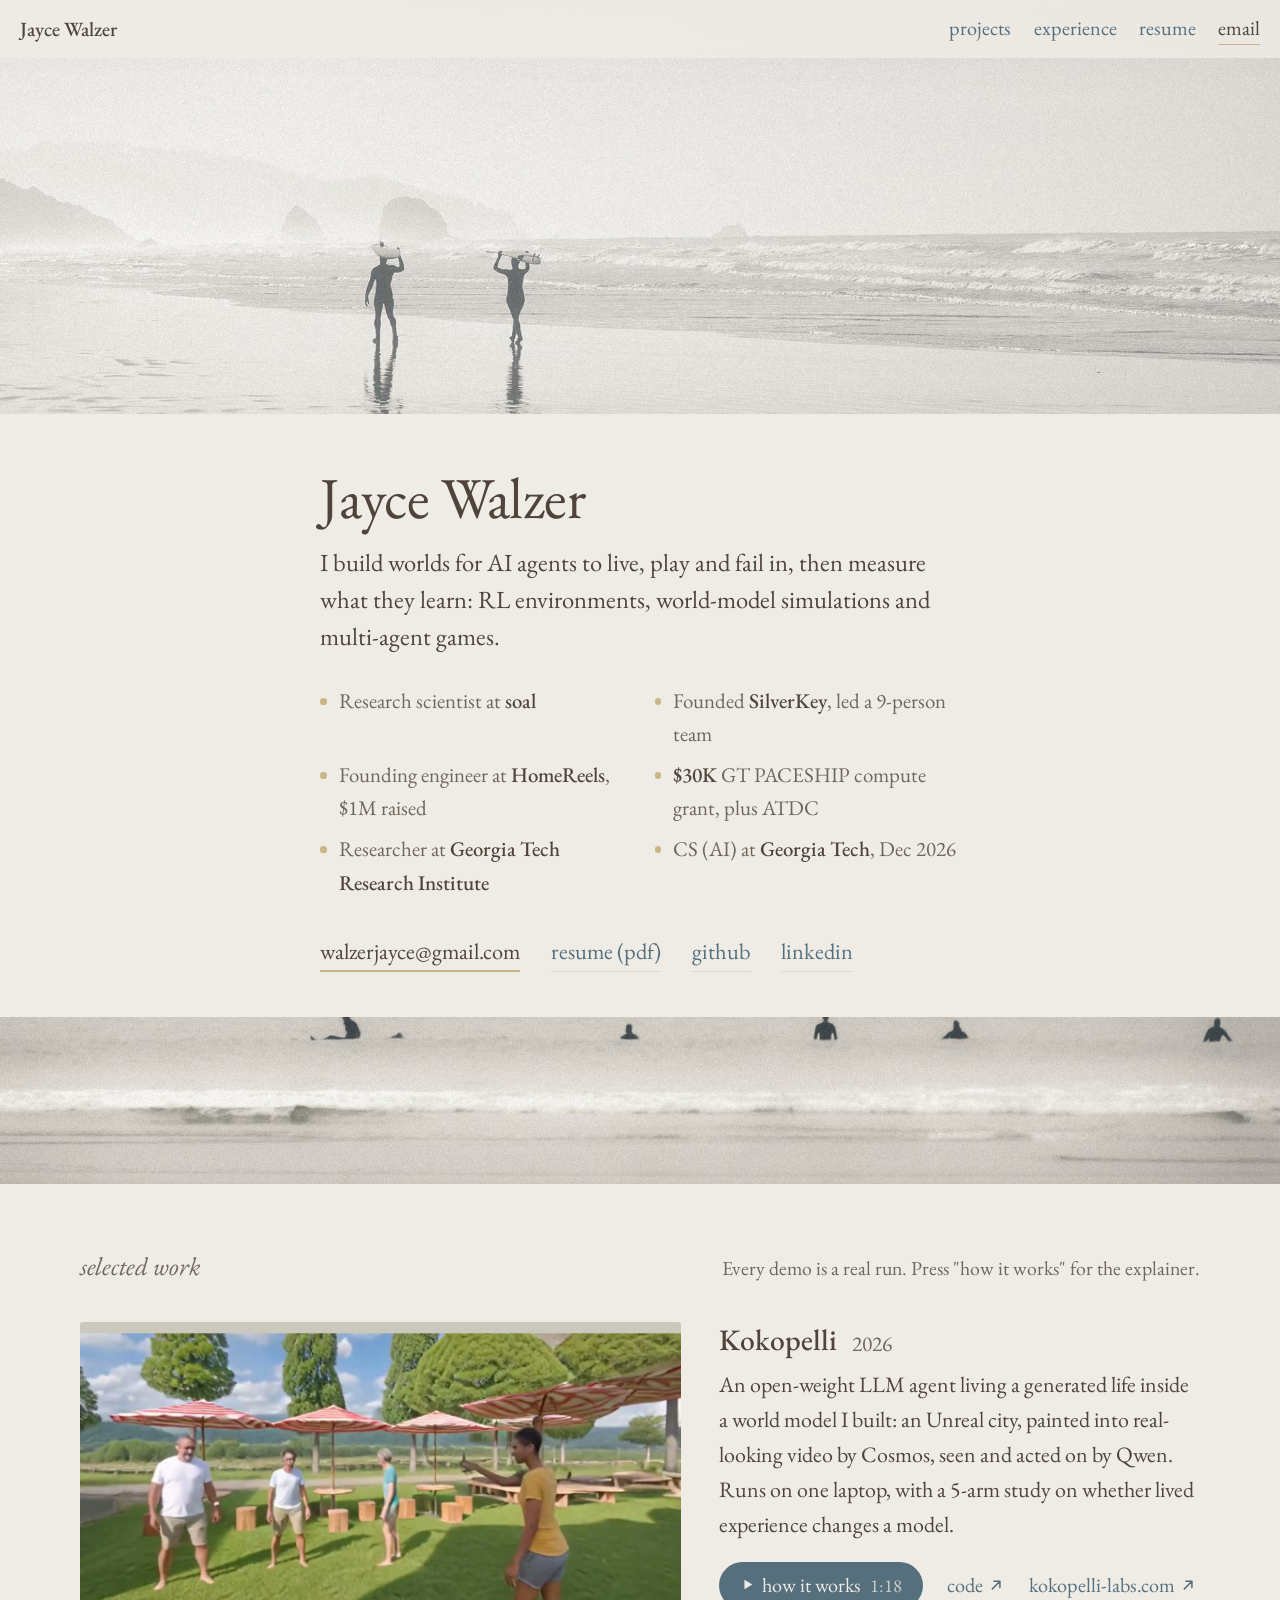
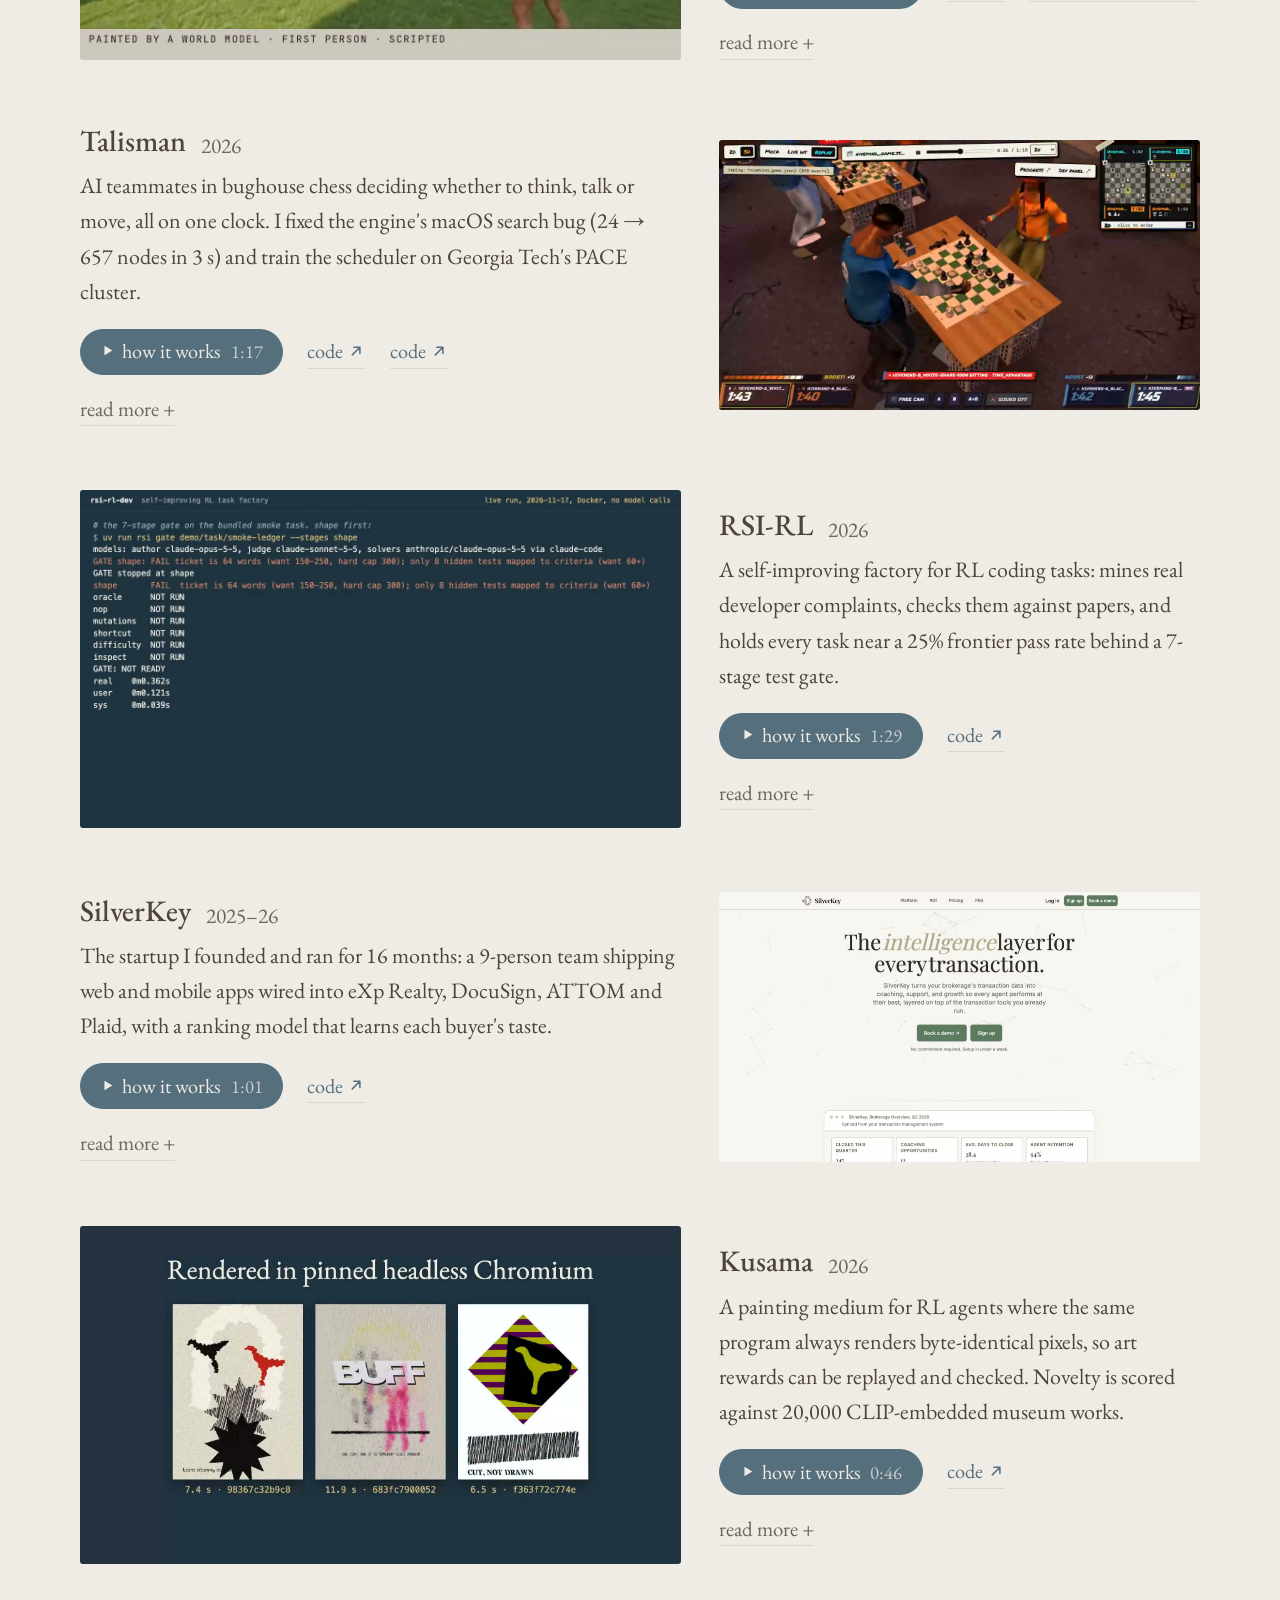
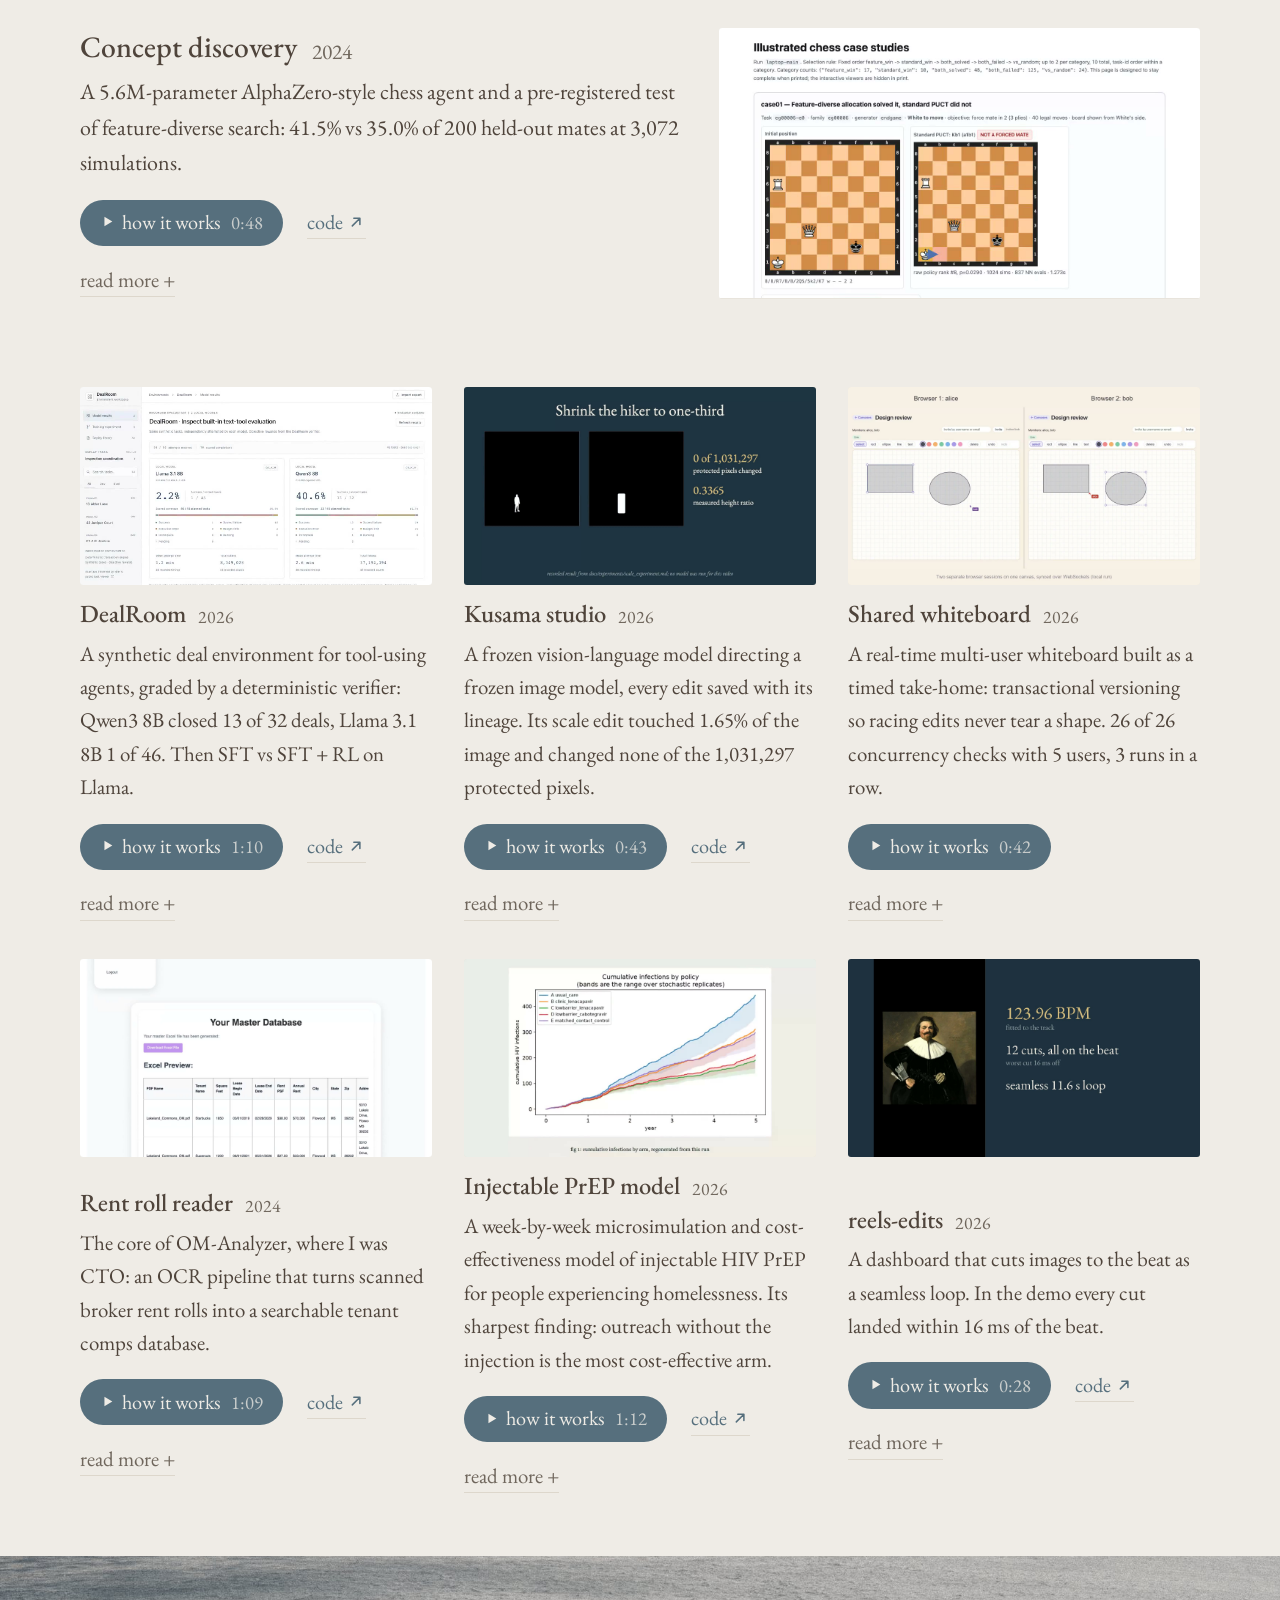
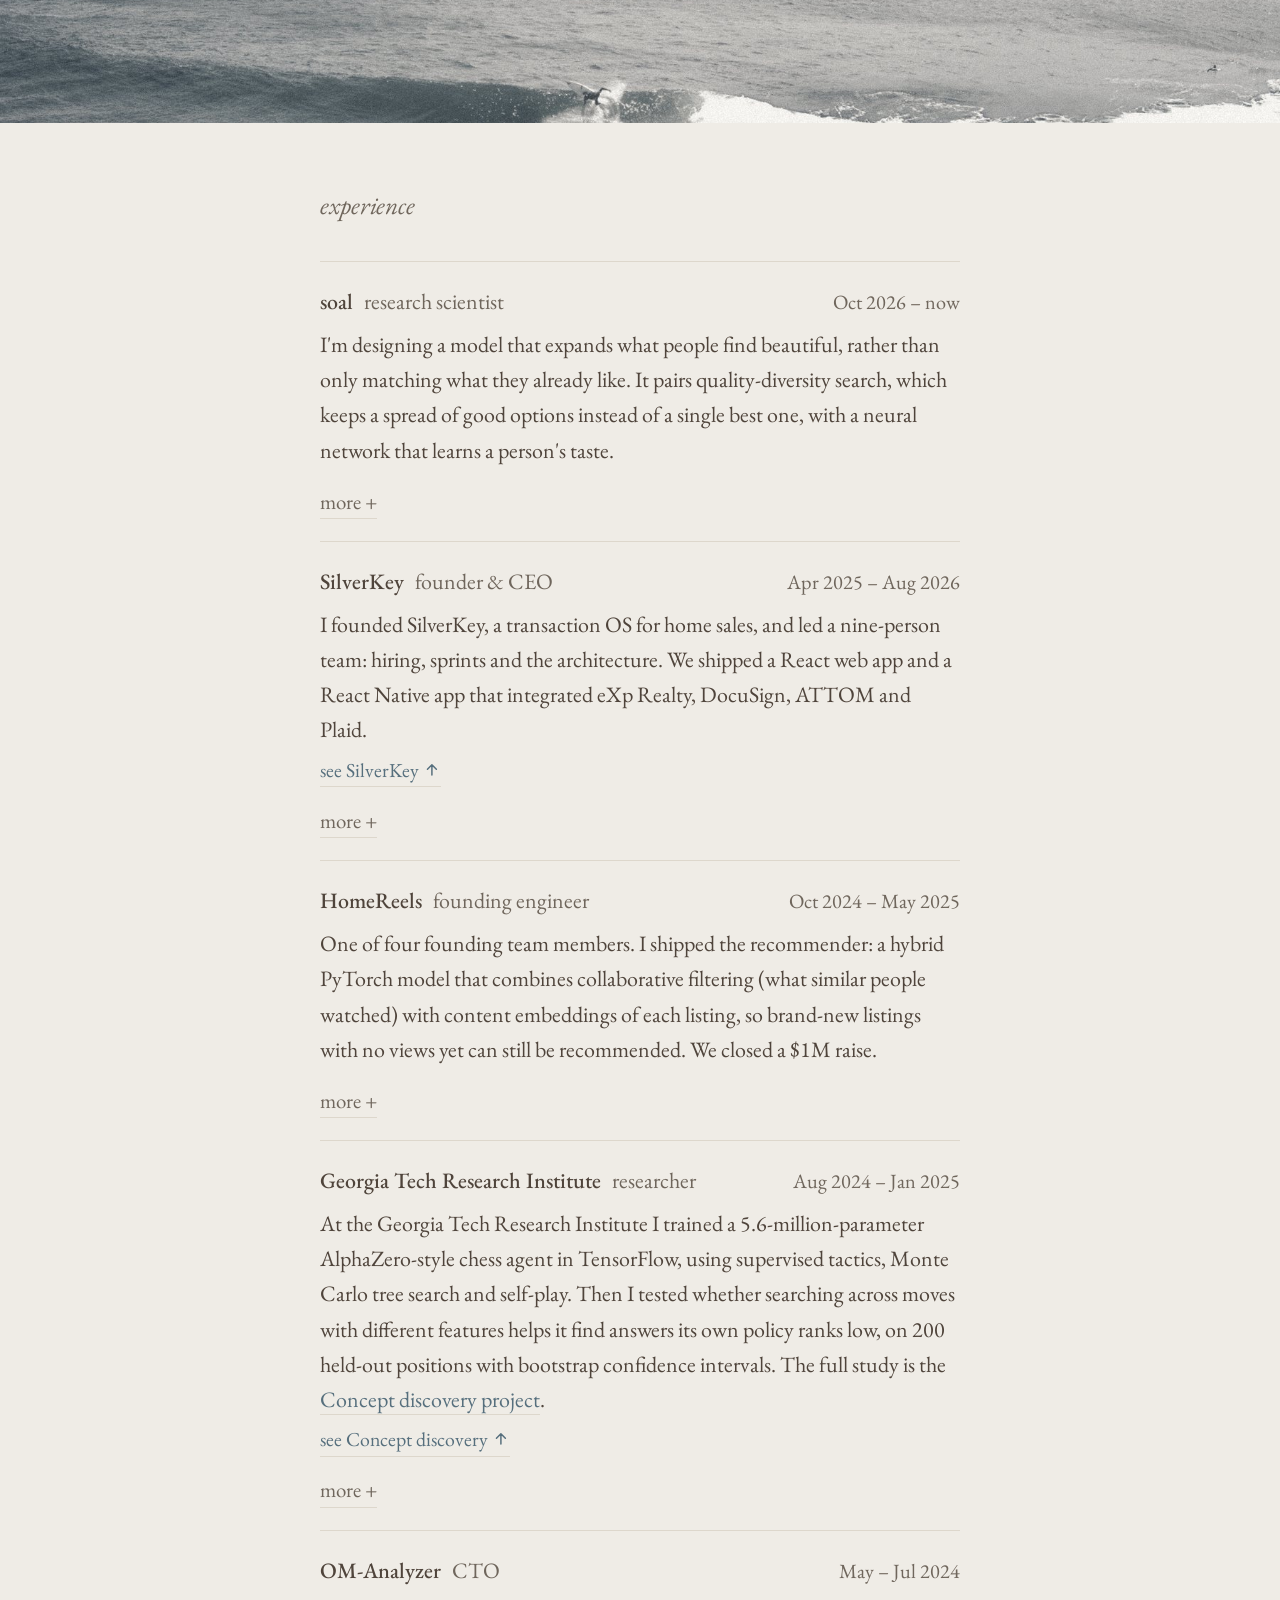
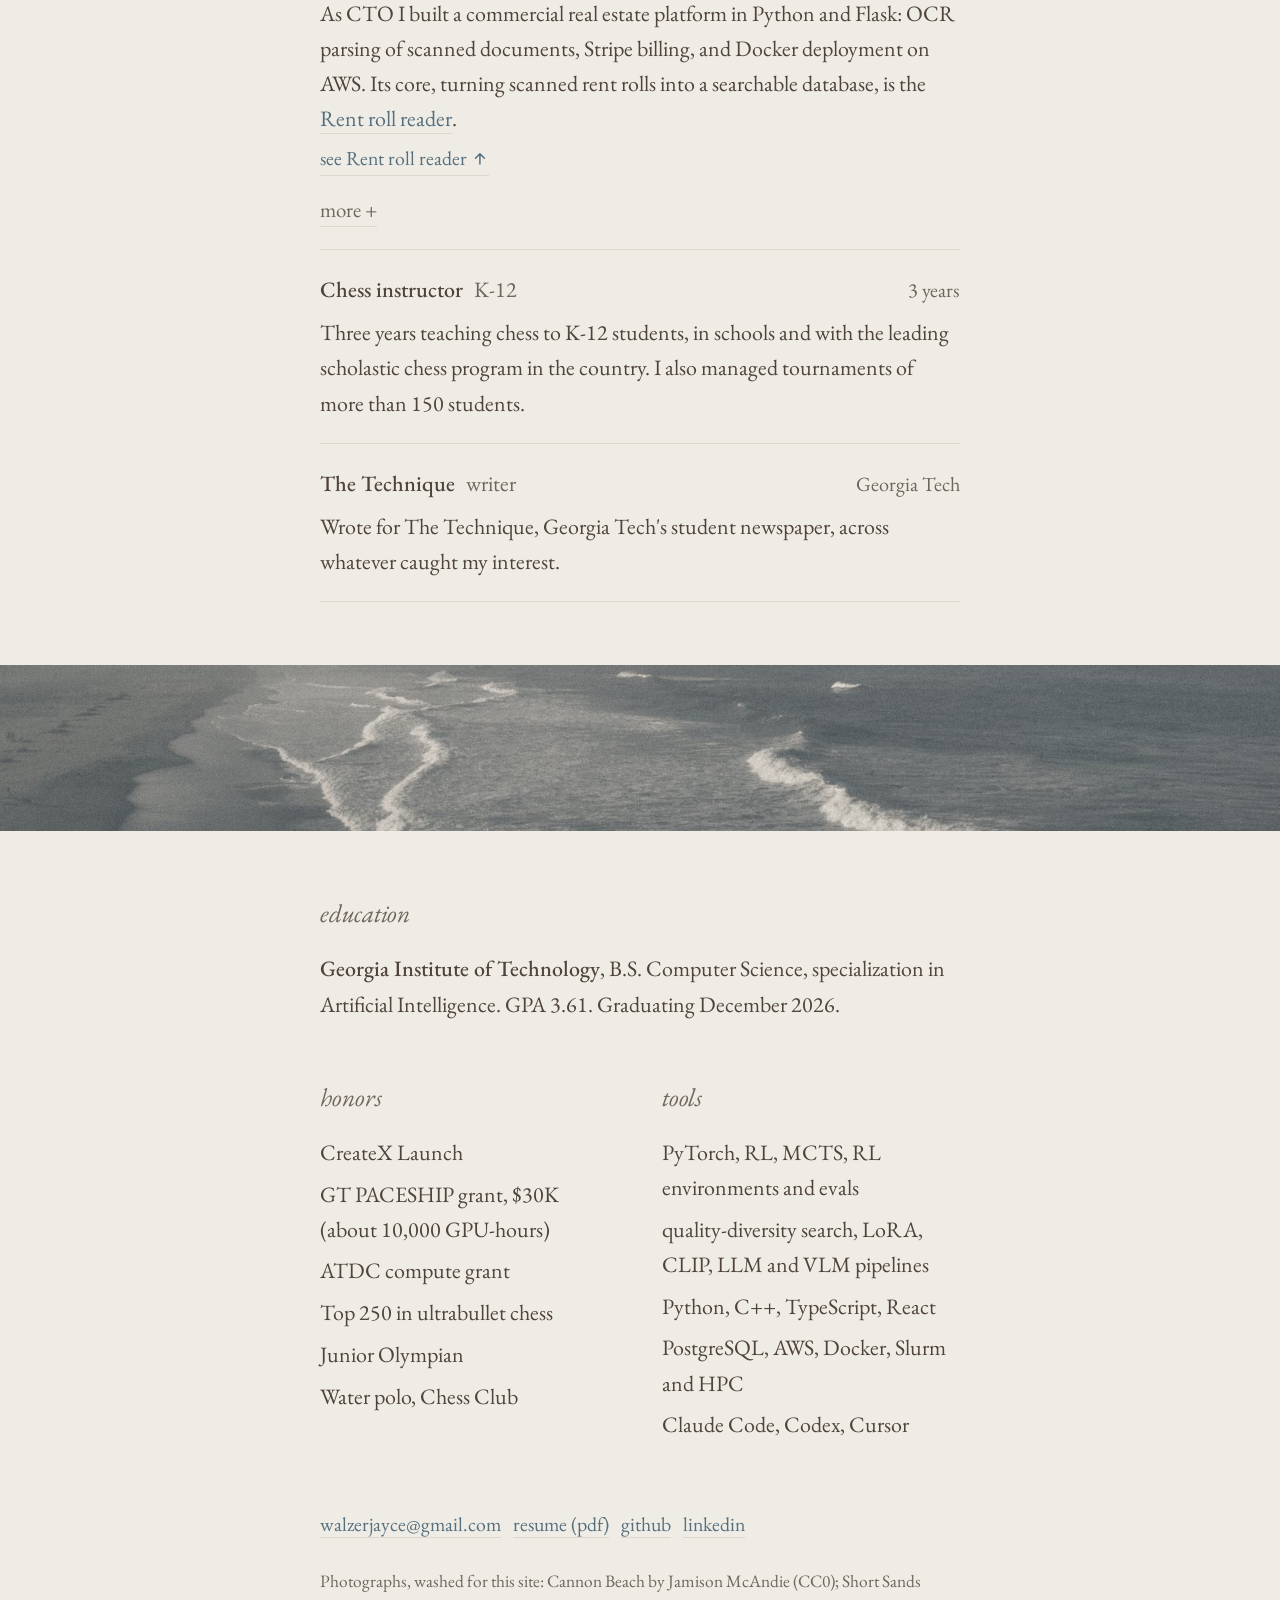
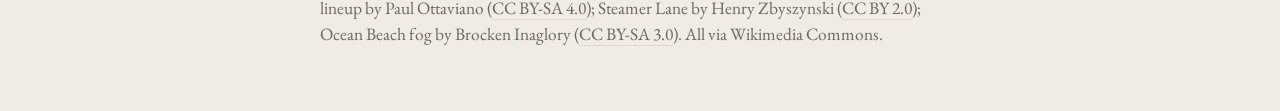
==== commit 31d924ca: "Put the soal research scientist role back on the site Reverts 73d4751: restores the soal job entry, " ====
--- a/index.html
+++ b/index.html
@@ -6,7 +6,7 @@
 <title>Jayce Walzer</title>
 <link rel="icon" href="assets/icon.svg" type="image/svg+xml">
 <link rel="apple-touch-icon" href="assets/apple-touch-icon.png">
-<meta name="description" content="Jayce Walzer builds worlds for AI agents to live, play and fail in: RL environments, world models, multi-agent RL. Founder of SilverKey.">
+<meta name="description" content="Jayce Walzer builds worlds for AI agents to live, play and fail in: RL environments, world models, multi-agent RL. Founder of SilverKey, research scientist at soal.">
 <meta property="og:title" content="Jayce Walzer">
 <meta property="og:description" content="Worlds for AI agents to live, play and fail in. 12 projects, each with a live demo and an explainer.">
 <meta property="og:image" content="https://jaycewalzer.com/assets/washed/cannon.jpg">
@@ -140,7 +140,7 @@
 <header class="intro">
   <h1>Jayce Walzer</h1>
   <p class='lede'>I build worlds for AI agents to live, play and fail in, then measure what they learn: RL environments, world-model simulations and multi-agent games.</p>
-  <ul class="proof"><li>Founded <b>SilverKey</b>, led a 9-person team</li><li>Founding engineer at <b>HomeReels</b>, $1M raised</li><li><b>$30K</b> GT PACESHIP compute grant, plus ATDC</li><li>Researcher at <b>Georgia Tech Research Institute</b></li><li>CS (AI) at <b>Georgia Tech</b>, Dec 2026</li></ul>
+  <ul class="proof"><li>Research scientist at <b>soal</b></li><li>Founded <b>SilverKey</b>, led a 9-person team</li><li>Founding engineer at <b>HomeReels</b>, $1M raised</li><li><b>$30K</b> GT PACESHIP compute grant, plus ATDC</li><li>Researcher at <b>Georgia Tech Research Institute</b></li><li>CS (AI) at <b>Georgia Tech</b>, Dec 2026</li></ul>
   <div class="ctas"><a class="primary" href="mailto:walzerjayce@gmail.com">walzerjayce@gmail.com</a><a href="assets/Jayce_Walzer_Resume.pdf">resume (pdf)</a><a href="https://github.com/jaycewalzer1">github</a><a href="https://linkedin.com/in/jayce-walzer">linkedin</a></div>
 </header>
 
@@ -267,6 +267,8 @@
 <section id="jobs">
   <div class="head" style="width:var(--col)"><h2>experience</h2></div>
   <ul class="work">
+<li id="job-soal"><div class="jhead"><b>soal</b> <span>research scientist</span><em>Oct 2026 – now</em></div>
+<div class="jbody"><p>I&#x27;m designing a model that expands what people find beautiful, rather than only matching what they already like. It pairs quality-diversity search, which keeps a spread of good options instead of a single best one, with a neural network that learns a person&#x27;s taste.</p><details class="more"><summary>more</summary><p>Taste is hard to measure, so most of the work is in the data. With neuroaesthetics researchers I&#x27;m building art-specific ways to collect it: odd-one-out triplets (which of these three doesn&#x27;t belong), free association, and mapping colors to emotions.</p><p class="stack">quality-diversity search, PyTorch, human preference data</p></details></div></li>
 <li id="job-silverkey"><div class="jhead"><b>SilverKey</b> <span>founder &amp; CEO</span><em>Apr 2025 – Aug 2026</em></div>
 <div class="jbody"><p>I founded SilverKey, a transaction OS for home sales, and led a nine-person team: hiring, sprints and the architecture. We shipped a React web app and a React Native app that integrated eXp Realty, DocuSign, ATTOM and Plaid.</p><a class="see" href="#silverkey">see SilverKey <svg class="ic" viewBox="0 0 24 24" aria-hidden="true" fill="none" stroke="currentColor" stroke-width="2" stroke-linecap="round" stroke-linejoin="round"><path d="M12 19V5M6 11l6-6 6 6"/></svg></a><details class="more"><summary>more</summary><p>Two pieces I built myself. A property ranker that blends semantic embeddings with an LLM&#x27;s compatibility score, where each user&#x27;s blending weights are learned from their own clicks with a regularized logistic regression. And an LLM contract-extraction pipeline that feeds a per-state compliance engine, so a flood-zone rule in one state is checked automatically against what the contract says. More in the <a href="#silverkey">SilverKey project</a>.</p><p class="stack">React, React Native, Flask, OpenAPI, embeddings, LLMs</p></details></div></li>
 <li id="job-homereels"><div class="jhead"><b>HomeReels</b> <span>founding engineer</span><em>Oct 2024 – May 2025</em></div>
